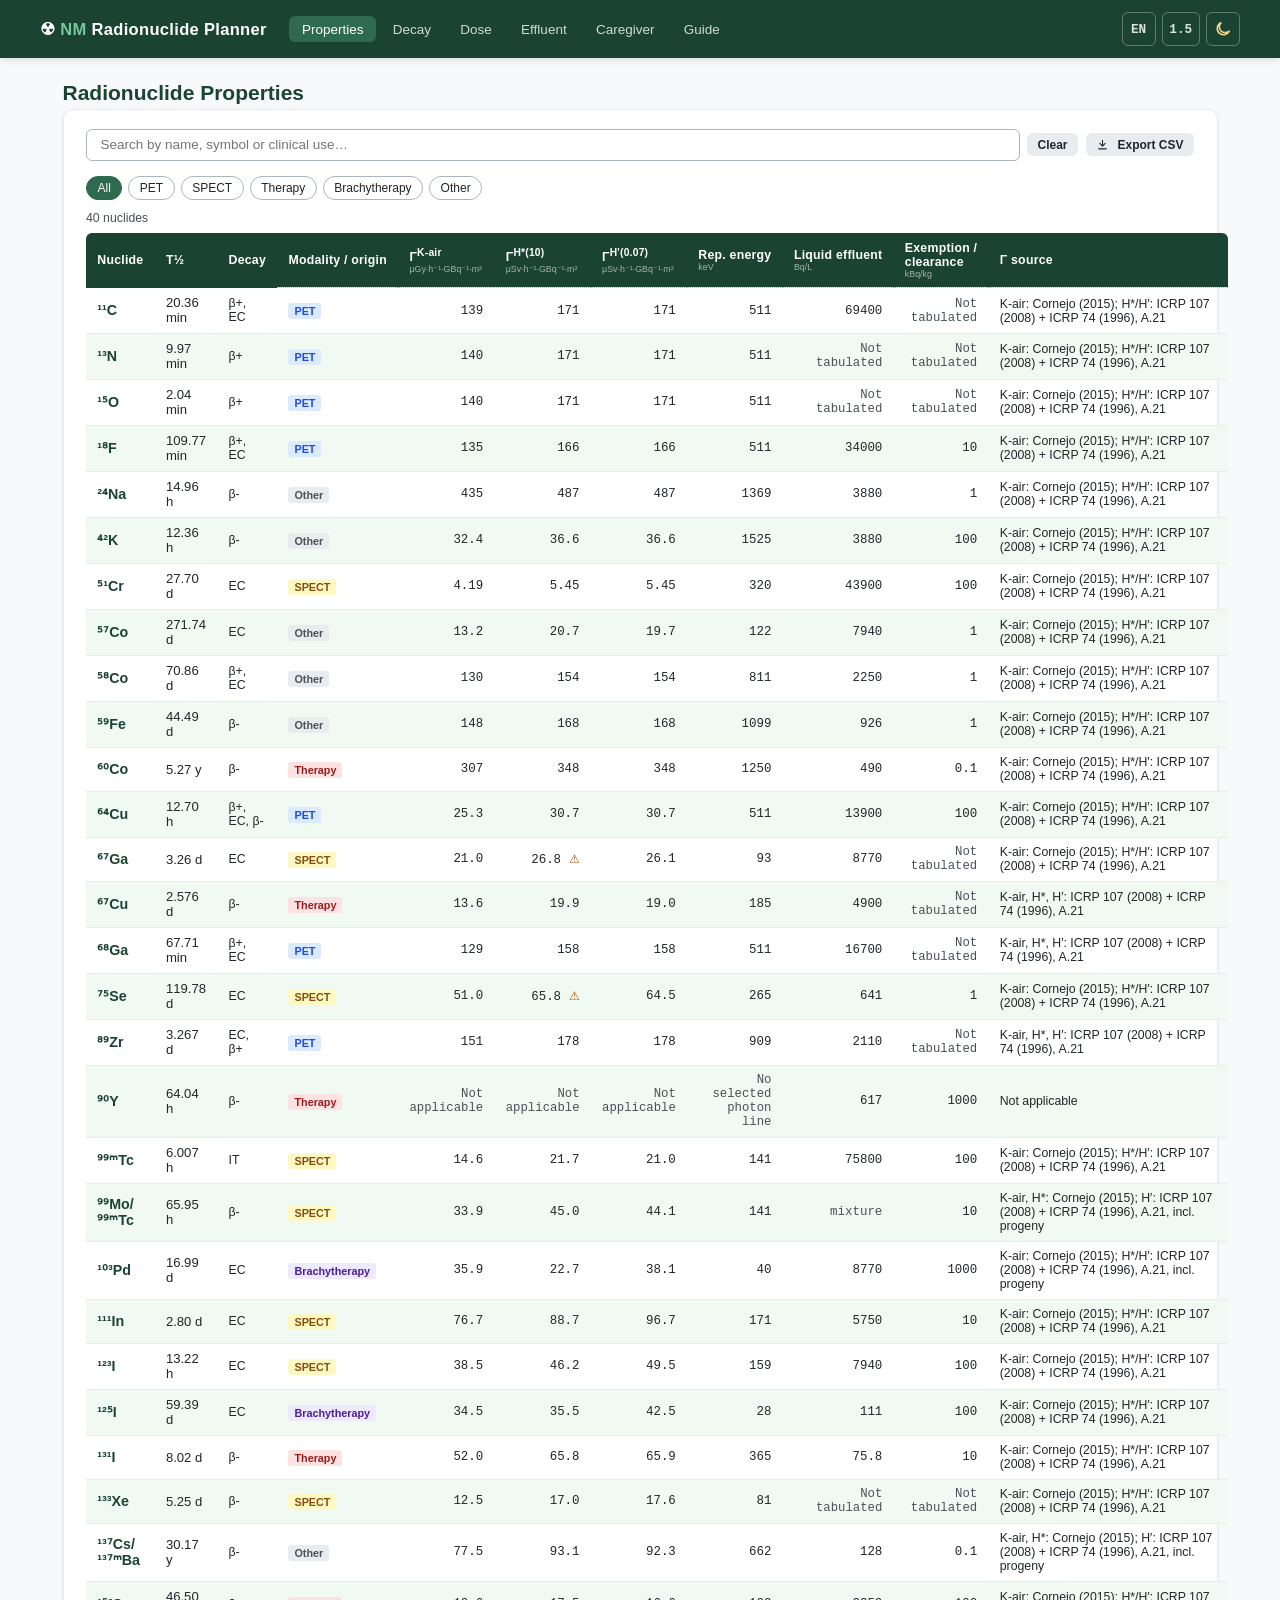
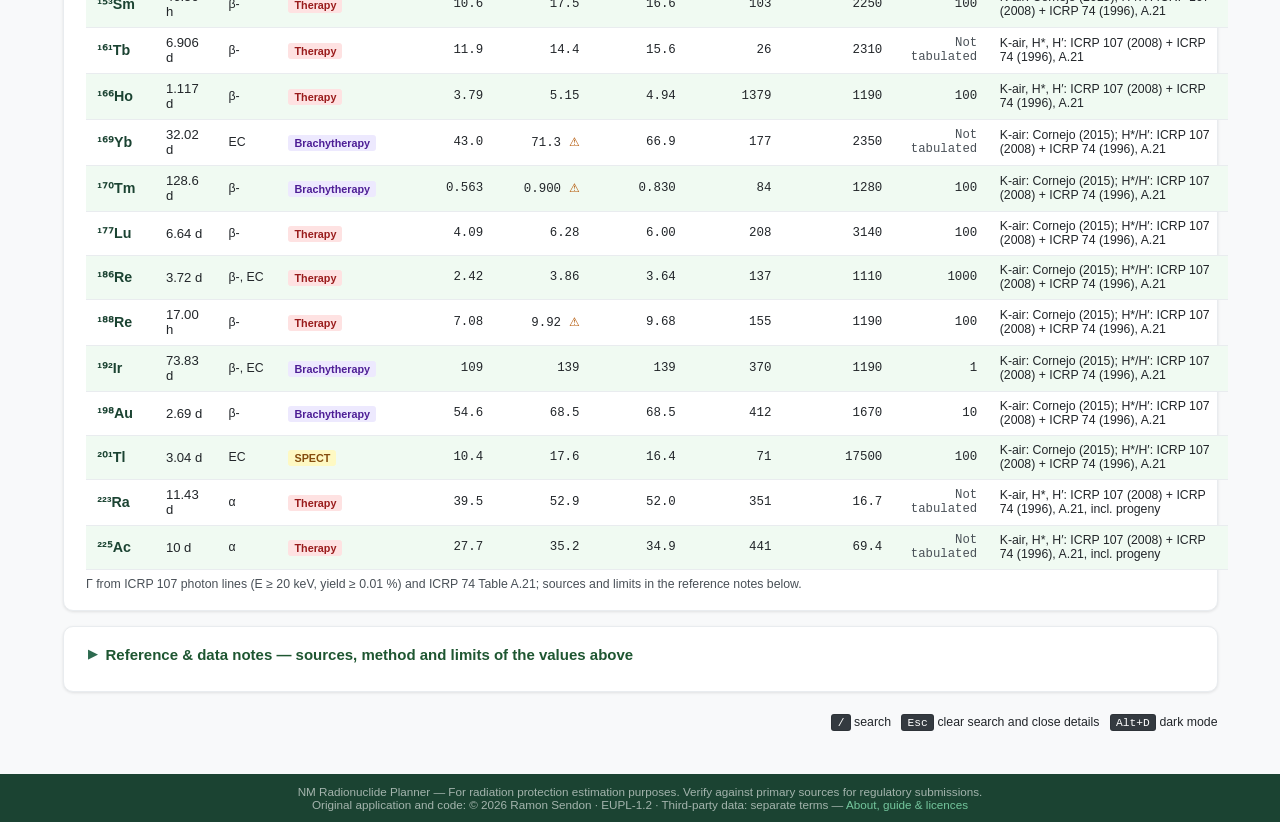
==== index.html @ 3cab0577 "Optional Spanish screens, phase 1: EN/ES header button and display overlay engine (header and menu o" ====
<!DOCTYPE html>
<html lang="en">
<head>
  <meta charset="UTF-8">
  <meta name="viewport" content="width=device-width, initial-scale=1.0">
  <title>NM Radionuclide Planner — Properties</title>
  <link rel="icon" type="image/svg+xml" href="assets/icons/favicon.svg">
  <link rel="apple-touch-icon" href="assets/icons/icon-180.png">
  <link rel="manifest" href="manifest.json">
  <meta name="theme-color" content="#2d6a4f">
  <link rel="stylesheet" href="css/style.css">
  <script src="js/chart.umd.min.js"></script>
</head>
<body>

<a class="skip-link" href="#main-content">Skip to main content</a>

<header class="site-header">
  <div class="inner">
    <div class="site-logo">&#9762; <span>NM</span> Radionuclide Planner</div>
    <nav class="site-nav" aria-label="Main navigation">
      <a href="index.html" class="active">Properties</a>
      <a href="decay.html">Decay</a>
      <a href="dose.html">Dose</a>
      <a href="effluent.html">Effluent</a>
      <a href="caregiver.html">Caregiver</a>
      <a href="about.html">Guide</a>
    </nav>
    <div class="header-tools">
      <button id="langToggle" type="button" class="btn-icon btn-decimal" aria-label="Language: Spanish" aria-pressed="false" title="Language of the screens: English or Spanish (calculations and CSV files do not change)">EN</button>
      <button id="decimalToggle" type="button" class="btn-icon btn-decimal" aria-label="Decimal comma" aria-pressed="false" title="Decimal separator of the displayed numbers: point or comma (input accepts both)">1.5</button>
      <button id="darkToggle" type="button" class="btn-icon" aria-label="Toggle dark mode" aria-pressed="false" title="Toggle dark mode">
        <span id="darkIcon" class="ico ico-moon" aria-hidden="true"></span>
      </button>
    </div>
  </div>
</header>

<main class="page-body" id="main-content">
  <h1 class="page-title">Radionuclide Properties</h1>

  <!-- Search & Filters -->
  <div class="card">
    <div class="search-bar">
      <!-- The placeholder is not an accessible name: it disappears as soon as the
           user types, and assistive tech should not have to rely on it. The other
           two pages label their search box; this one relied on placeholder alone
           (audit 2026-07-15). Visually hidden to keep the bar's layout. -->
      <label class="sr-only" for="searchInput">Search radionuclides</label>
      <input type="search" id="searchInput" class="search-input"
             placeholder="Search by name, symbol or clinical use…" autocomplete="off">
      <button class="btn btn-secondary btn-sm" id="clearSearch">Clear</button>
      <button class="btn btn-secondary btn-sm" id="btnExportCsv" title="Export table as CSV"><span class="ico ico-download" aria-hidden="true"></span> Export CSV</button>
    </div>
    <div class="filter-bar" id="filterBar">
      <button class="filter-btn active" data-modality="all">All</button>
      <button class="filter-btn" data-modality="PET">PET</button>
      <button class="filter-btn" data-modality="SPECT">SPECT</button>
      <button class="filter-btn" data-modality="therapy">Therapy</button>
      <button class="filter-btn" data-modality="brachytherapy">Brachytherapy</button>
      <button class="filter-btn" data-modality="other">Other</button>
    </div>
    <div id="rowCount" class="text-sm text-muted mb-1"></div>

    <div class="overflow-x-auto table-scroll-wrap" id="nuclideTableWrap">
      <table class="data-table" id="nuclideTable" aria-label="Radionuclide properties">
        <thead>
          <tr>
            <th>Nuclide</th>
            <th>T&#189;</th>
            <th>Decay</th>
            <th class="has-tooltip" tabindex="0" aria-label="Modality or origin. Curated entries show their modality; extended results show their origin (ICRP 107 or regulatory tables only) and have no modality classification." data-tooltip="Curated entries: modality. Extended results: origin of the record (ICRP 107, or regulatory tables only) — they have no modality classification.">Modality / origin</th>
            <th class="has-tooltip" tabindex="0" aria-label="Gamma K-air. Air kerma rate constant at 1 metre from 1 GBq, in microgray per hour per GBq per square metre." data-tooltip="Air-kerma rate at 1 m from a 1 GBq point source, without attenuation. See the Γ source column for provenance.">&#915;<sup>K-air</sup><span class="th-unit">μGy·h⁻¹·GBq⁻¹·m²</span></th>
            <th class="has-tooltip" tabindex="0" aria-label="Gamma H star 10. Ambient dose equivalent rate constant for area monitoring and effective-dose estimation, in microsievert per hour per GBq per square metre." data-tooltip="Ambient dose equivalent rate constant (area monitoring; estimator of effective dose). ICRP 74 Table A.21 coefficients.">&#915;<sup>H*(10)</sup><span class="th-unit">μSv·h⁻¹·GBq⁻¹·m²</span></th>
            <th class="has-tooltip" tabindex="0" aria-label="Gamma H prime 0.07. Directional dose equivalent rate constant for area monitoring and skin or extremity indication, in microsievert per hour per GBq per square metre." data-tooltip="Directional dose equivalent rate constant at 0.07 mm depth (area monitoring; skin/extremity indicator).">&#915;<sup>H'(0.07)</sup><span class="th-unit">μSv·h⁻¹·GBq⁻¹·m²</span></th>
            <th class="has-tooltip" tabindex="0" aria-label="Representative energy: Nominal energy carried over from the original data set, for orientation only: curated entries shield and integrate over their full line spectrum, not this value. It is not always the most intense line (Co-60, 1250 keV, and Ir-192, 370 keV, carry a mean energy)." data-tooltip="Nominal energy carried over from the original data set, for orientation only: curated entries shield and integrate over their full line spectrum, not this value. It is not always the most intense line (Co-60, 1250 keV, and Ir-192, 370 keV, carry a mean energy).">Rep. energy<span class="th-unit">keV</span></th>
            <th class="has-tooltip" tabindex="0" aria-label="Liquid effluent individual concentration level in becquerel per litre. One of several IS-28 II.A.4 conditions: a complete assessment also requires the mixture sum, the annual activity limits, an express discharge authorisation and soluble or dispersible material." data-tooltip="Individual concentration level, (1 mSv / e(g)) / 600 L — only ONE of the IS-28 II.A.4 conditions (see the reference notes below).">Liquid effluent<span class="th-unit">Bq/L</span></th>
            <th class="has-tooltip" tabindex="0" aria-label="Activity concentration value for exemption of practices or clearance of materials under RD 1217/2024 Annex IV Table A1, in kilobecquerel per kilogram." data-tooltip="RD 1217/2024 Annex IV Table A1: clearance / exemption level for any quantity of solid material (kBq/kg = Bq/g).">Exemption /<br>clearance<span class="th-unit">kBq/kg</span></th>
            <th class="has-tooltip" tabindex="0" aria-label="Source of the dose rate constants Gamma K-air, Gamma H star 10 and Gamma H prime 0.07." data-tooltip="Provenance of the three dose-rate constant columns, stated per quantity: K-air may be a published value while H*(10) and H'(0.07) are recalculated. Liquid-effluent and exemption/clearance values have their own regulatory sources.">&#915; source</th>
          </tr>
        </thead>
        <tbody id="nuclideBody">
          <tr><td colspan="11" class="text-muted text-sm loading-cell">Loading…</td></tr>
        </tbody>
      </table>
    </div>
    <p class="text-sm text-muted mt-1">
      &#915; from ICRP 107 photon lines (E &ge; 20 keV, yield &ge; 0.01 %) and ICRP 74 Table A.21; sources and limits in the reference notes below.
    </p>
  </div>

  <!-- Detail panel -->
  <div class="card nuclide-detail" id="detailPanel">
    <h2 class="card-title" id="detailTitle">—</h2>
    <div class="nuclide-header">
      <div class="nuclide-symbol-large" id="detailSymbol"></div>
      <div class="nuclide-meta">
        <div class="nuclide-name" id="detailName"></div>
        <div class="nuclide-use"  id="detailUse"></div>
      </div>
    </div>

    <div class="prop-grid" id="detailProps"></div>

    <div id="detailSpectrum" class="mt-2"></div>

    <div class="mt-2 d-flex gap-2 flex-wrap">
      <a id="btnDecay" class="btn btn-primary btn-sm" href="#">&#8635; Open in Decay Calculator</a>
      <a id="btnDose"  class="btn btn-primary btn-sm" href="#">&#128262; Open in Dose Estimator</a>
    </div>

    <div id="detailNotes" class="alert alert-info mt-2 hidden"></div>
  </div>

  <!-- Reference -->
  <div class="card mt-2">
    <details>
    <summary class="card-title">Reference &amp; data notes — sources, method and limits of the values above</summary>
    <ul class="text-sm ref-list mt-1" id="refList">
      <li><strong>32 nuclides:</strong> Cornejo et al. (2015) provides published comparison values, and its air-kerma constants are the ones shown in the K-air column. H*(10) and H'(0.07) are recalculated using the stated nuclear data (ICRP 107, 2008) and conversion coefficients (ICRP 74, 1996, Table A.21); where they differ from the published values, the difference has not been reconciled.</li>
      <li><strong>Ga-68, Zr-89, Cu-67, Tb-161, Ho-166, Ra-223 and Ac-225:</strong> no published comparison; calculated in the same way. For the two alpha-therapy chains (Ra-223, Ac-225) the constants <em>assume all progeny retained in the source and in secular equilibrium</em> — check it for the actual source (preparation time, loss of gaseous progeny).</li>
      <li><strong>Y-90:</strong> predominantly a β⁻ emitter with no photon line passing the filter; photon dose-rate constants are not applicable on this page. Dose offers a separate, explicitly experimental container-dependent bremsstrahlung scenario; direct beta dose is not calculated.</li>
      <li><strong>H*(10) and H'(0.07)</strong> are both AREA-monitoring operational quantities and are always shown side by side: H*(10) estimates effective dose, H'(0.07) indicates skin/extremity dose. Neither bounds the other (H*(10) is <em>not</em> always the higher figure — for Pd-103 the stored &#915;<sup>H*(10)</sup> is about 40% below &#915;<sup>H'(0.07)</sup>). Personal dosimetry quantities are Hp(10) / Hp(0.07) / Hp(3); limit comparisons in the dose page are indicative screening only.</li>
      <li><strong>Clearance — Table A1</strong> (RD 1217/2024 Annex IV, 257 entries): activity concentration for any quantity of solid material; the same values give the exemption of unlimited quantities (Annex II A.1.c). This is the value of the «Exemption / clearance» column. Not tabulated: Annex III.1.b refers to the European Commission's "Radiation Protection 122 Part 1".</li>
      <li><strong>Exemption of moderate quantities — Table B</strong> (≤ 1000 kg): two separate criteria, not simultaneous conditions — column 3, total activity in Bq, for radioactive sources (Annex II A.1.a), and column 2, activity concentration in kBq/kg, for materials in moderate quantity (A.1.b). Shown in the detail panel. Not tabulated: Annex II A.3.a (values set by the CSN).</li>
      <li>Both are individual values for one nuclide (mixtures are not evaluated); Decay uses them for single-nuclide estimates.</li>
      <li><strong>Liquid effluent column</strong> (individual discharge concentration level, every nuclide): (1 mSv / e(g)) / 600 L, IS-28 Annex II II.A.4, with the adult ingestion coefficient e(g) of RD 783/2001 Annex III table a), kept in force by RD 1029/2022 and the CSN Resolution of 3 April 2024 (numerical transcription: ICRP 119 Table F.1); the most restrictive chemical form governs. It is only one condition of II.A.4: the mixture sum of fractions &le; 1 and the annual activity limits (10 GBq H-3, 1 GBq C-14, &lt; 1 GBq the rest combined) are not evaluated here, and II.A.4 also requires an express discharge authorisation and soluble or readily dispersible material. The facility's authorisation prevails.</li>
      <li><strong>Example applications</strong> shown for the curated nuclides are illustrative. They mix current, historical and research uses and do not indicate marketing authorisation, clinical status or availability in Spain.</li>
    </ul>
    </details>
  </div>
</main>

<footer class="site-footer">
  NM Radionuclide Planner &mdash; For radiation protection estimation purposes.
  Verify against primary sources for regulatory submissions.
  <br>Original application and code: &copy; 2026 Ramon Sendon &middot; EUPL-1.2 &middot; Third-party data: separate terms &mdash;
  <a href="about.html">About, guide &amp; licences</a>
</footer>

<script src="data/nuclides-data.js"></script>
<script src="data/icrp107-data.js"></script>
<script src="js/data.js"></script>
<script src="js/physics.js"></script>
<script src="js/nuclide-id.js"></script>
<script src="js/db.js"></script>
<script src="js/i18n-es.js"></script>
<script src="js/i18n.js"></script>
<script src="js/ui.js"></script>
<script src="js/icrp107-loader.js"></script>
<script src="js/utils.js"></script>
<script src="data/regulatory-data.js"></script>
<script src="js/regulatory.js"></script>
<script>
(async () => {
  // ---- Regulatory values for any nuclide (curated or ICRP 107 extended) ----
  // RD 1217/2024 Annex IV Tables A1 and B, and the adult public e(g) with its
  // IS-28 individual discharge level. Explicit "not tabulated" states (audit
  // 2026-10-03): an absent value is never shown as if the nuclide were exempt.
  const fmt3 = v => UTILS.fmtSig(v, 3);
  function regulatoryItemsHtml(id, { withIngestion }) {
    const esc = UTILS.escapeHtml;
    const a1 = REGULATORY.clearanceA1(id);
    const b = REGULATORY.exemptionB(id);
    const tag = r => (r.note ? ` (${esc(r.note)})` : '');
    let html = a1.status === 'listed'
      ? `<div class="prop-item"><div class="prop-key">Clearance / exemption, Table A1</div>
           <div class="prop-val">${UTILS.fmtSig(a1.rows[0].kBq_kg, 1)}${tag(a1.rows[0])}</div>
           <div class="prop-note">kBq/kg · RD 1217/2024 Annex IV Table A1${a1.rows[0].progeny.length ? ` · progeny ${esc(a1.rows[0].progeny.join(', '))}` : ''}</div></div>`
      : `<div class="prop-item"><div class="prop-key">Clearance / exemption, Table A1</div>
           <div class="prop-val">Not tabulated</div>
           <div class="prop-note">Annex III.1.b: RP 122 Part 1${a1.natural ? ' · natural: Table A2' : ''}</div></div>`;
    html += b.status === 'listed'
      ? b.rows.map(r => `<div class="prop-item"><div class="prop-key">Exemption ≤ 1000 kg, Table B${b.rows.length > 1 ? tag(r) : ''}</div>
           <div class="prop-val">${UTILS.fmtSig(r.conc_kBq_kg, 1)} kBq/kg · ${UTILS.fmtSig(r.activity_Bq, 1)} Bq</div>
           <div class="prop-note">column 2 (concentration) · column 3 (total activity)${b.rows.length > 1 ? '' : tag(r)}</div></div>`).join('')
      : `<div class="prop-item"><div class="prop-key">Exemption ≤ 1000 kg, Table B</div>
           <div class="prop-val">Not tabulated</div>
           <div class="prop-note">Annex II A.3.a: CSN values</div></div>`;
    if (withIngestion) {
      const ing = REGULATORY.ingestionAdult(id);
      const lvl = REGULATORY.dischargeLevel(id);
      html += ing.status === 'listed'
        ? `<div class="prop-item"><div class="prop-key">Adult ingestion e(g)</div>
             <div class="prop-val">${UTILS.fmtSig(ing.governing.e_Sv_per_Bq, 2)}</div>
             <div class="prop-note">Sv/Bq · RD 783/2001 Annex III table a)${ing.rows.length > 1 ? ` · most restrictive of ${ing.rows.length} forms` : ''}</div></div>
           <div class="prop-item"><div class="prop-key">Individual discharge concentration level</div>
             <div class="prop-val">${fmt3(lvl.Bq_per_L)}</div>
             <div class="prop-note">Bq/L · IS-28 II.A.4 individual level</div></div>`
        : `<div class="prop-item"><div class="prop-key">Adult ingestion e(g)</div>
             <div class="prop-val">Not tabulated</div>
             <div class="prop-note">No adult public ingestion coefficient tabulated under this identifier (e.g. noble gases)</div></div>`;
    }
    return html;
  }
  // Notes that qualify the regulatory values (progeny, source inconsistencies, forms)
  function regulatoryNotes(id, { withIngestion }) {
    const esc = UTILS.escapeHtml;
    const out = [];
    const a1 = REGULATORY.clearanceA1(id);
    if (a1.status === 'listed') {
      const r = a1.rows[0];
      if (r.note_text) out.push(`Table A1 ${esc(r.id)} (${esc(r.note)}): ${esc(r.note_text)} Progeny: ${esc(r.progeny.join(', ') || 'none listed')}.`);
      if (r.source_inconsistency) out.push(`&#9888; Table A1 ${esc(r.id)}: ${esc(r.source_inconsistency)}`);
    } else {
      out.push(esc(a1.text) + (a1.natural_text ? ' ' + esc(a1.natural_text) : ''));
    }
    const b = REGULATORY.exemptionB(id);
    if (b.status === 'listed') {
      for (const r of b.rows) {
        if (r.note_text) out.push(`Table B ${esc(r.id)}${r.note ? ` (${esc(r.note)})` : ''}: ${esc(r.note_text)}${r.progeny.length ? ` Progeny: ${esc(r.progeny.join(', '))}.` : ''}`);
        if (r.source_inconsistency) out.push(`&#9888; Table B ${esc(r.id)}: ${esc(r.source_inconsistency)}`);
      }
      out.push('Table B: Annex II A.1 sets separate criteria — a) sources: total activity ≤ column 3; b) material ≤ 1000 kg: concentration ≤ column 2; c) unlimited quantity: Table A1.');
    } else {
      out.push(esc(b.text));
    }
    if (withIngestion) {
      const ing = REGULATORY.ingestionAdult(id);
      if (ing.status === 'listed') {
        const forms = ing.rows.map(r => `${UTILS.fmtSig(r.e_Sv_per_Bq, 2)} Sv/Bq${r.compound ? ' (' + esc(r.compound) + ')' : ''}, f1 ${UTILS.num(r.f1)}`).join('; ');
        out.push(`Adult ingestion e(g): RD 783/2001 Annex III table a).${ing.rows.length > 1 ? ' Tabulated forms: ' + forms + '. The most restrictive governs the level shown.' : ''} Discharge level = (1 mSv / e(g)) / 600 L — one IS-28 II.A.4 condition only (see the reference notes).`);
      }
    }
    return out;
  }
  // ---- UI initialization ----
  UI.initDarkMode();
  UI.initDecimal();
  UI.initLanguage();
  UI.initPrint();
  UI.initKeyboard();

  // ---- Load data ----
  let nuclides = [];
  try {
    nuclides = await DB.load();
    await REGULATORY.load().catch(err => console.warn('Regulatory data not available:', err));
    // Load ICRP 107 extended database
    await ICRP107._ensureLoaded().catch(err => console.warn('ICRP 107 index not available:', err));
  } catch (e) {
    document.getElementById('nuclideBody').innerHTML =
      `<tr><td colspan="11" style="color:var(--danger);padding:1rem;">Error loading database: ${e.message}</td></tr>`;
    return;
  }

  let activeModality = 'all';
  let activeSearch   = '';
  let selectedId     = null;
  let currentData    = [];

  // ---- Render table ----
  function modalityTag(n) {
    const map = { PET:'pet', SPECT:'spect', therapy:'therapy', brachytherapy:'brachy', other:'other' };
    // Same labels as the filter buttons (the stored keys are lowercase for therapy/other)
    const label = { PET:'PET', SPECT:'SPECT', therapy:'Therapy', brachytherapy:'Brachytherapy', other:'Other' };
    const cls = map[n.modality] || 'other';
    return `<span class="tag tag-${cls}">${UTILS.escapeHtml(label[n.modality] || n.modality || '—')}</span>`;
  }

  function fmtGamma(val) {
    if (val === null || val === undefined) return '<span class="text-muted text-sm">Not applicable</span>';
    // 3 significant figures: the precision of the ICRP 74 coefficients (R-06).
    return `<span class="mono">${UTILS.fmtSig(val, 3)}</span>`;
  }

  // Warning marker when the stored (ICRP 107-recalculated) Γ H*(10) deviates
  // more than 5% from the published Cornejo et al. (2015) Tabla III value
  function cornejoDeviationNote(n) {
    const pub = n.cornejo_validation && n.cornejo_validation.gamma_H10_Cornejo;
    if (pub == null || n.gamma_H10 == null) return '';
    const dev = (n.gamma_H10 - pub) / pub * 100;
    if (Math.abs(dev) <= 5) return '';
    return ` <span title="Recalculated using the stated nuclear data and conversion coefficients; difference not reconciled: ${dev > 0 ? '+' : ''}${UTILS.dec(dev.toFixed(1))}% from the published Cornejo et al. (2015) value (${UTILS.num(pub)})" style="cursor:help;color:var(--warning-text)">&#9888;</span>`;
  }

  /**
   * β endpoint card. ICRP 107 BET data: e_max_beta_MeV is the HIGHEST endpoint
   * over all beta branches and beta_yield_per_decay the betas per decay, so a
   * negligible branch (Tc-99m, 0.0037 %) or chain progeny (Ra-223, Ac-225) is
   * said explicitly instead of being read as the nuclide's beta energy
   * (audit 2026-10-14, N-02).
   */
  // ---- Photon spectrum: chart + table, one implementation for curated and
  // extended entries. Linear energy axis with {x, y} bars (never a category
  // axis); logarithmic y because yields span ~4 decades and the weak lines are
  // the ones that dominate behind a shield. Two views: yield per 100 decays, and
  // each line's share of Γ^H*(10) — n·h*(10)(E) from PHYSICS.calcGammaConstants,
  // the same calculation that gives Γ.
  let spectrumChart = null;
  let spectrumState = null;   // { photons, chain, id, view }
  const SPECTRUM_TYPES = [['G', 'Gamma'], ['X', 'X-ray'], ['AQ', 'Annihilation']];

  function renderSpectrum(photons, opts = {}) {
    const host = document.getElementById('detailSpectrum');
    if (spectrumChart) { spectrumChart.destroy(); spectrumChart = null; }
    spectrumState = null;
    if (!photons || !photons.length) { host.innerHTML = opts.note || ''; return; }
    // Extended entries with equilibrium progeny list the emitter of each line.
    const showFrom = !!opts.progeny;
    const rows = photons.map(p => `<tr><td class="mono">${UTILS.dec(Number(p.energy_keV).toFixed(1))}</td><td class="mono">${UTILS.fmtSig(p.yield_percent, 2)}</td><td class="mono">${UTILS.escapeHtml(p.type)}</td>${showFrom ? `<td class="mono">${UTILS.escapeHtml(p.from || '')}</td>` : ''}</tr>`).join('');
    const title = opts.chain ? 'Parent-only photon spectrum; dose constants include the stated progeny'
      : showFrom ? `Photon spectrum, parent + progeny in equilibrium (${UTILS.escapeHtml(opts.progeny)})` : 'Photon spectrum';
    host.innerHTML = `
      <div class="d-flex justify-between flex-wrap gap-1 align-center">
        <div style="font-weight:600;">${title} (E ≥ 20 keV, yield ≥ 0.01%)</div>
        <div class="filter-bar" role="group" aria-label="Spectrum view" style="margin-bottom:0;">
          <button type="button" class="filter-btn active" data-spectrum-view="yield" aria-pressed="true">Yield</button>
          <button type="button" class="filter-btn" data-spectrum-view="dose" aria-pressed="false">Share of &#915;<sup>H*(10)</sup></button>
        </div>
      </div>
      <div class="chart-wrap" style="height:240px;">
        <canvas id="spectrumChart" role="img" aria-label="Photon spectrum of ${UTILS.safeAttr(opts.id || '')}: energy against yield or dose share; the table below lists the same lines"></canvas>
      </div>
      <div class="form-hint" id="spectrumHint"></div>
      <details class="spectrum-lines mt-1"${photons.length <= 12 ? ' open' : ''}>
        <summary>Line table (${photons.length} line${photons.length === 1 ? '' : 's'})</summary>
        <div class="overflow-x-auto">
        <table style="font-size:0.9em;width:100%;">
          <thead style="background:var(--white);border-bottom:1px solid var(--border);">
            <tr>
              <th style="padding:0.3rem 0.5rem;text-align:right;border-right:1px solid var(--border);">E [keV]</th>
              <th style="padding:0.3rem 0.5rem;text-align:left;border-right:1px solid var(--border);">Yield [%]</th>
              <th style="padding:0.3rem 0.5rem;text-align:left;${showFrom ? 'border-right:1px solid var(--border);' : ''}">Type</th>
              ${showFrom ? '<th style="padding:0.3rem 0.5rem;text-align:left;">Emitter</th>' : ''}
            </tr>
          </thead>
          <tbody>${rows}</tbody>
        </table>
        </div>
      </details>
      <div class="form-hint">Energies to 0.1 keV, as stored in the ICRP 107 index. Type — G: gamma; X: X-ray; AQ: annihilation photons. Yield: photons emitted per 100 decays${showFrom ? ' of the parent (progeny lines scaled by their equilibrium activity per parent decay)' : ''}.</div>`;
    spectrumState = { photons, chain: !!opts.chain, id: opts.id, view: 'yield' };
    host.querySelectorAll('[data-spectrum-view]').forEach(btn => btn.addEventListener('click', () => {
      host.querySelectorAll('[data-spectrum-view]').forEach(b => {
        const on = b === btn;
        b.classList.toggle('active', on);
        b.setAttribute('aria-pressed', on ? 'true' : 'false');
      });
      spectrumState.view = btn.dataset.spectrumView;
      drawSpectrum();
    }));
    drawSpectrum();
  }

  function drawSpectrum() {
    if (!spectrumState || typeof Chart === 'undefined') return;
    const { photons, chain, view } = spectrumState;
    const theme = UI.getChartTheme();
    const calc = PHYSICS.calcGammaConstants(photons);
    if (!calc.contributions.length || !(calc.gammaH10 > 0)) return;
    const dose = view === 'dose';
    const pts = calc.contributions.map(c => ({
      x: c.energy_keV,
      y: dose ? 100 * c.contrib_H10 / calc.gammaH10 : c.yield_percent,
      type: String(c.type).toUpperCase(),
      yieldPct: c.yield_percent,
      share: 100 * c.contrib_H10 / calc.gammaH10,
    }));
    // at least a factor 2 below the weakest line, so no bar has zero height
    // (a line exactly on a decade, or a single line such as F-18's 193.5 %)
    const yMin = Math.pow(10, Math.floor(Math.log10(Math.min(...pts.map(p => p.y)) / 2)));
    // a factor 2 above the tallest bar (not the next decade: a 100 % line put the
    // top at 1000 %); the log axis labels decades only. A share never exceeds 100 %.
    const yMax = Math.min(dose ? 100 : Infinity, 2 * Math.max(...pts.map(p => p.y)));
    const datasets = SPECTRUM_TYPES.map(([type, label]) => ({
      _type: type,
      label,
      data: pts.filter(p => p.type === type),
      backgroundColor: theme.spectrum[type],
      borderColor: theme.spectrum[type],
      barThickness: 3,
      grouped: false,
      borderRadius: 1,
    })).filter(d => d.data.length);
    if (spectrumChart) spectrumChart.destroy();
    spectrumChart = new Chart(document.getElementById('spectrumChart').getContext('2d'), {
      type: 'bar',
      data: { datasets },
      options: {
        color: theme.text, responsive: true, maintainAspectRatio: false, animation: false,
        plugins: {
          legend: { position: 'top', labels: { boxWidth: 12, font: { size: 11 } } },
          tooltip: { callbacks: {
            title: items => items.length ? `${UTILS.num(items[0].raw.x)} keV` : '',
            label: c => `${c.dataset.label}: yield ${UTILS.fmt(c.raw.yieldPct)} % · share of Γ H*(10) ${UTILS.fmt(c.raw.share)} %`,
          } },
        },
        scales: {
          x: {
            type: 'linear', min: 0, grace: '3%',   // rounded maximum chosen by Chart.js
            title: { display: true, text: 'Photon energy (keV)', color: theme.text },
            ticks: { color: theme.text, maxTicksLimit: 10 }, grid: { color: theme.grid },
          },
          y: {
            type: 'logarithmic', min: yMin, max: yMax,
            title: { display: true, text: dose ? 'Share of Γ H*(10) (%)' : 'Yield (% per decay)', color: theme.text },
            ticks: { color: theme.text, callback: v => (Math.abs(Math.log10(v) - Math.round(Math.log10(v))) < 1e-9 ? `${UTILS.num(Number(v.toPrecision(1)))} %` : '') },
            grid: { color: theme.grid },
          },
        },
      },
    });
    document.getElementById('spectrumHint').textContent = dose
      ? `Each line's share of Γ H*(10), n·h*(10)(E) with ICRP 74 Table A.21; the bars add up to 100 %.${chain ? " Share of the parent's lines only; the stored Γ includes the progeny." : ''}`
      : 'Photons per 100 decays, logarithmic scale.';
  }

  document.addEventListener('nm-theme-change', drawSpectrum);

  // Decimal separator switched in the header: redraw the table and the open
  // detail panel in place (no scroll).
  let quietRender = false;
  document.addEventListener('nm-decimal-change', () => {
    quietRender = true;
    try {
      if (selectedId && document.getElementById('detailPanel').classList.contains('visible')) selectNuclide(selectedId);
      else renderTable();
    } finally { quietRender = false; }
  });

  function betaEnergyItem(n) {
    if (!n.e_max_beta_MeV) return '';
    const y = n.beta_yield_per_decay;
    const notes = ['MeV — highest endpoint over all β branches, ICRP 107'];
    if (n.e_max_beta_chain) notes.push('from progeny in the decay chain');
    if (Number.isFinite(y) && y < 0.01) notes.push(`minor β branch: ${UTILS.fmt(y * 100)} % of decays`);
    else if (Number.isFinite(y)) notes.push(`${UTILS.fmt(y)} β per decay`);
    return `<div class="prop-item"><div class="prop-key">β E<sub>max</sub></div><div class="prop-val">${UTILS.num(Number(n.e_max_beta_MeV.toPrecision(4)))}</div>` +
      `<div class="prop-note">${UTILS.escapeHtml(notes.join('; '))}</div></div>`;
  }

  // Regulatory levels are stored to 3 significant figures (R-06: fmt() showed
  // "3880.0" next to "6.9×10⁴" in the same column).
  function fmtNumber(val) {
    return UTILS.fmtSig(val, 3);
  }

  // Provenance of the three dose-rate constants, PER QUANTITY (copy audit
  // 2026-10-03, T07): since the 2026-10 regeneration H*(10) and H'(0.07) are
  // recalculated, while Γ K-air of the 32 Cornejo entries is still the value
  // published in Cornejo et al. (2015), recorded in gamma_Kair_source.
  const SRC_CALC = 'ICRP 107 (2008) + ICRP 74 (1996), A.21';
  function gammaSourceLabel(n) {
    if (n.id === 'Y-90') return 'Not applicable';
    if (!n.source) return 'Not recorded';
    // H'(0.07) of the two Cornejo entries is calculated (Cornejo publishes none for them, R-03)
    if (n.source.startsWith('Cornejo')) return n.gamma_H007_source ? `K-air, H*: Cornejo (2015); H′: ${SRC_CALC}, incl. progeny` : 'K-air, H*, H′: Cornejo (2015)';
    const kair = n.gamma_Kair_source || '';
    const hs = n.chain_members ? `${SRC_CALC}, incl. progeny` : SRC_CALC;
    if (kair.startsWith('Cornejo')) return `K-air: Cornejo (2015); H*/H′: ${hs}`;
    if (kair.startsWith('Calculated')) return `K-air, H*, H′: ${hs}`;
    return `K-air: source not recorded; H*/H′: ${hs}`;
  }

  // Regulatory values for rows without curated fields (ICRP 107 extended
  // results), so a dash never has to stand for "look in the detail panel" (T14).
  const cellStatus = text => `<span class="text-muted text-sm">${text}</span>`;
  function extendedClearanceCell(id) {
    if (typeof REGULATORY === 'undefined') return cellStatus('See details');
    const c = REGULATORY.clearanceA1(id);
    return c.status === 'listed' ? `<span class="mono">${UTILS.num(c.rows[0].kBq_kg)}</span>` : cellStatus('Not tabulated');
  }
  function extendedDischargeCell(id) {
    if (typeof REGULATORY === 'undefined') return cellStatus('See details');
    const lvl = REGULATORY.dischargeLevel(id);
    return lvl ? `<span class="mono">${fmtNumber(lvl.Bq_per_L)}</span>` : cellStatus('Not tabulated');
  }

  function fmtEffluentLimit(n) {
    if (n.effluent_liquid_components && n.effluent_liquid_components.length) {
      return '<span class="text-muted" title="Assess mixture components separately">mixture</span>';
    }
    if (n.effluent_liquid_limit_Bq_per_L === null || n.effluent_liquid_limit_Bq_per_L === undefined) {
      return cellStatus('Not tabulated');
    }
    return `<span class="mono">${fmtNumber(n.effluent_liquid_limit_Bq_per_L)}</span>`;
  }

  function icrpDisplaySymbol(id) {
    const sup = {'0':'⁰','1':'¹','2':'²','3':'³','4':'⁴','5':'⁵','6':'⁶','7':'⁷','8':'⁸','9':'⁹','m':'ᵐ'};
    const dash = id.indexOf('-');
    if (dash === -1) return id;
    const element = id.slice(0, dash);
    const mass    = id.slice(dash + 1).replace(/./g, c => sup[c] ?? c);
    return mass + element;
  }

  function enrichIcrpNuclide(n) {
    // Same default as the Dose page: short-lived progeny in equilibrium (R-01).
    const progeny = ICRP107.progeny(n.id);
    const constants = ICRP107.calcConstants(n.id, { progeny: progeny.length > 0 });
    return {
      ...n,
      _icrp107: true,
      symbol: icrpDisplaySymbol(n.id),
      name: n.id,
      decay_modes: n.decay_modes || [],
      representative_energy_keV: null,
      gamma_H10: constants ? Number(constants.gammaH10.toPrecision(4)) : null,
      gamma_H007: constants ? Number(constants.gammaH007.toPrecision(4)) : null,
      _progenyIds: progeny.filter(m => m.fraction >= 1e-3).map(m => m.id).join(', '),
      source: 'ICRP 107',
    };
  }

  function progenyMark(n) {
    return n._progenyIds
      ? ` <span title="Includes the short-lived progeny in equilibrium: ${UTILS.safeAttr(n._progenyIds)}" style="cursor:help;">+</span>`
      : '';
  }

  function renderTable() {
    let data = DB.getAll();
    if (activeModality !== 'all') data = data.filter(n => n.modality === activeModality);

    // Apply search filter to DB results
    if (activeSearch) {
      data = DB.search(activeSearch);
      if (activeModality !== 'all') data = data.filter(n => n.modality === activeModality);

      // If no DB results and we have a search query, try ICRP 107
      if (data.length === 0 && ICRP107 && ICRP107.isReady()) {
        const icrpResults = ICRP107.search(activeSearch);
        // Add ICRP 107 results as synthetic entries (not filtered by modality, no clinical data),
        // plus identifiers that exist only in the regulatory tables (H-11)
        data = icrpResults.map(enrichIcrpNuclide)
          .concat(regulatoryOnlyMatches(activeSearch).map(id => ({ id, symbol: id, _regOnly: true })));
      }
    }

    currentData = data;
    const extendedShown = data.some(n => n._icrp107 || n._regOnly);
    document.getElementById('rowCount').textContent = `${data.length} nuclide${data.length !== 1 ? 's' : ''}` +
      (extendedShown && activeModality !== 'all' ? ' — Extended results have no modality classification; the modality filter is not applied to them' : '');

    const rows = data.map(n => {
      if (n._regOnly) return regulatoryOnlyRow(n.id);
      const sel = n.id === selectedId ? 'selected' : '';
      const decayStr = [...new Set((n.decay_modes || []).map(d => d.mode || 'decay'))].join(', ');

      if (n._icrp107) {
        // ICRP 107 extended database entry
        const icrpBadge = '<span class="tag tag-icrp107" style="font-size:0.85em;">ICRP 107</span>';
        return `<tr class="${sel}" data-id="${n.id}" style="opacity:0.85;">
          <td class="sym">${UTILS.escapeHtml(n.symbol)}</td>
          <td>${UTILS.escapeHtml(UTILS.dec(n.half_life_display))}</td>
          <td class="text-sm">${UTILS.escapeHtml(decayStr)}</td>
          <td>${icrpBadge}</td>
          <td class="num">${cellStatus('Not calculated')}</td>
          <td class="num">${n.gamma_H10 == null ? cellStatus('No selected photon line') : fmtGamma(n.gamma_H10) + progenyMark(n)}</td>
          <td class="num">${n.gamma_H007 == null ? cellStatus('No selected photon line') : fmtGamma(n.gamma_H007) + progenyMark(n)}</td>
          <td class="num">${cellStatus('See details')}</td>
          <td class="num">${extendedDischargeCell(n.id)}</td>
          <td class="num">${extendedClearanceCell(n.id)}</td>
          <td class="text-sm"><div class="src-text">H*/H′: ${SRC_CALC}${n._progenyIds ? `, incl. ${UTILS.escapeHtml(n._progenyIds)}` : ''} (not manually validated)</div></td>
        </tr>`;
      }

      const h007note = n.H007_from_cornejo
        ? ` <span title="H'(0.07) from Cornejo et al. — applies for extremity dose" style="cursor:help;color:var(--warning-text)">&#9888;</span>`
        : '';
      return `<tr class="${sel}" data-id="${n.id}">
        <td class="sym">${UTILS.escapeHtml(n.symbol)}</td>
        <td>${UTILS.escapeHtml(UTILS.dec(n.half_life_display))}</td>
        <td class="text-sm">${UTILS.escapeHtml(decayStr)}</td>
        <td>${modalityTag(n)}</td>
        <td class="num">${fmtGamma(n.gamma_Kair)}</td>
        <td class="num">${fmtGamma(n.gamma_H10)}${cornejoDeviationNote(n)}</td>
        <td class="num">${fmtGamma(n.gamma_H007)}${h007note}</td>
        <td class="num">${n.representative_energy_keV != null ? UTILS.num(n.representative_energy_keV) : cellStatus('No selected photon line')}</td>
        <td class="num">${fmtEffluentLimit(n)}</td>
        <td class="num">${n.clearance_a1_kBq_per_kg != null ? UTILS.num(n.clearance_a1_kBq_per_kg) : cellStatus('Not tabulated')}</td>
        <td class="text-sm"><div class="src-text">${UTILS.escapeHtml(gammaSourceLabel(n))}</div></td>
      </tr>`;
    }).join('');

    if (!rows && activeSearch) {
      // No results in main DB and there's a search query
      document.getElementById('nuclideBody').innerHTML =
        `<tr><td colspan="11" class="text-muted text-sm" style="padding:1rem;">
          No results in main database.
          <button id="btnSearchIcrp107" class="btn btn-secondary btn-sm" style="margin-left:0.5rem;">Search in ICRP 107</button>
        </td></tr>`;
      document.getElementById('btnSearchIcrp107').addEventListener('click', () => searchIcrp107());
    } else {
      document.getElementById('nuclideBody').innerHTML = rows ||
        '<tr><td colspan="11" class="text-muted text-sm" style="padding:1rem;">No results.</td></tr>';
    }

    // Re-bind click handlers
    document.querySelectorAll('#nuclideBody tr[data-id]').forEach(tr => {
      tr.addEventListener('click', () => selectNuclide(tr.dataset.id));
    });
  }

  // Identifiers present only in the regulatory tables (RD 1217/2024 A1/B, adult
  // e(g)) and in neither the curated database nor ICRP 107 — e.g. Nb-98. They are
  // shown with their regulatory values only (audit 2026-10-03, H-11).
  function regulatoryOnlyMatches(query) {
    if (typeof REGULATORY === 'undefined') return [];
    const q = String(query || '').toLowerCase().replace(/[\s-]/g, '');
    if (!q) return [];
    return REGULATORY.allIds().filter(id =>
      !DB.getById(id) && !(ICRP107 && ICRP107.isReady() && ICRP107.get(id)) &&
      id.toLowerCase().replace(/[\s-]/g, '').includes(q));
  }
  function regulatoryOnlyRow(id) {
    const sel = id === selectedId ? 'selected' : '';
    return `<tr class="${sel}" data-id="${UTILS.escapeHtml(id)}" style="opacity:0.85;">
      <td class="sym">${UTILS.escapeHtml(id)}</td>
      <td>${cellStatus('No nuclear data')}</td><td>${cellStatus('No nuclear data')}</td>
      <td><span class="tag tag-other" style="font-size:0.85em;">Regulatory only</span></td>
      <td class="num">${cellStatus('Not calculated')}</td><td class="num">${cellStatus('Not calculated')}</td><td class="num">${cellStatus('Not calculated')}</td>
      <td class="num">${cellStatus('No nuclear data')}</td><td class="num">${extendedDischargeCell(id)}</td><td class="num">${extendedClearanceCell(id)}</td>
      <td class="text-sm"><div class="src-text">RD 1217/2024 / RD 783/2001 tables only — no nuclear data</div></td>
    </tr>`;
  }

  // Search in ICRP 107 database
  function searchIcrp107() {
    if (!ICRP107 || !ICRP107.isReady()) {
      alert('ICRP 107 database is not loaded. Please try again in a moment.');
      return;
    }

    const icrpResults = ICRP107.search(activeSearch);
    const regOnlyExtra = regulatoryOnlyMatches(activeSearch);
    if (icrpResults.length === 0) {
      const regOnly = regOnlyExtra;
      document.getElementById('nuclideBody').innerHTML = regOnly.length
        ? regOnly.map(regulatoryOnlyRow).join('')
        : `<tr><td colspan="11" class="text-muted text-sm" style="padding:1rem;">
          No results found in ICRP 107 either. Try a different search term.
        </td></tr>`;
      document.querySelectorAll('#nuclideBody tr[data-id]').forEach(tr => {
        tr.addEventListener('click', () => selectNuclide(tr.dataset.id));
      });
      return;
    }

    // Convert ICRP 107 results to table rows
    currentData = icrpResults.map(enrichIcrpNuclide);

    const rows = currentData.map(n => {
      const sel = n.id === selectedId ? 'selected' : '';
      const decayStr = [...new Set((n.decay_modes || []).map(d => d.mode || 'decay'))].join(', ');
      const icrpBadge = '<span class="tag tag-icrp107" style="font-size:0.85em;">ICRP 107</span>';
      return `<tr class="${sel}" data-id="${UTILS.escapeHtml(n.id)}" style="opacity:0.85;">
        <td class="sym">${UTILS.escapeHtml(n.symbol)}</td>
        <td>${UTILS.escapeHtml(UTILS.dec(n.half_life_display))}</td>
        <td class="text-sm">${UTILS.escapeHtml(decayStr)}</td>
        <td>${icrpBadge}</td>
        <td class="num">${cellStatus('Not calculated')}</td>
        <td class="num">${n.gamma_H10 == null ? cellStatus('No selected photon line') : fmtGamma(n.gamma_H10) + progenyMark(n)}</td>
        <td class="num">${n.gamma_H007 == null ? cellStatus('No selected photon line') : fmtGamma(n.gamma_H007) + progenyMark(n)}</td>
        <td class="num">${cellStatus('See details')}</td>
        <td class="num">${extendedDischargeCell(n.id)}</td>
        <td class="num">${extendedClearanceCell(n.id)}</td>
        <td class="text-sm"><div class="src-text">H*/H′: ${SRC_CALC}${n._progenyIds ? `, incl. ${UTILS.escapeHtml(n._progenyIds)}` : ''} (not manually validated)</div></td>
      </tr>`;
    }).join('');

    document.getElementById('nuclideBody').innerHTML = rows + regOnlyExtra.map(regulatoryOnlyRow).join('');
    document.querySelectorAll('#nuclideBody tr[data-id]').forEach(tr => {
      tr.addEventListener('click', () => selectNuclide(tr.dataset.id));
    });
  }

  // Detail panel for an identifier that exists only in the regulatory tables:
  // values shown, calculators disabled with the reason (audit 2026-10-03, H-11).
  function showRegulatoryOnly(id) {
    const panel = document.getElementById('detailPanel');
    panel.classList.add('visible');
    renderSpectrum(null);
    document.getElementById('detailTitle').textContent = id;
    document.getElementById('detailSymbol').textContent = id;
    document.getElementById('detailName').textContent = id;
    document.getElementById('detailUse').textContent = 'Regulatory values only';
    document.getElementById('detailProps').innerHTML = regulatoryItemsHtml(id, { withIngestion: true });
    document.getElementById('btnDecay').parentElement.classList.add('hidden');
    const noteEl = document.getElementById('detailNotes');
    const notes = ['&#9888; ' + UTILS.escapeHtml(id) + ' appears in the regulatory tables (RD 1217/2024 Annex IV and/or RD 783/2001 Annex III table a)) ' +
      'but has no nuclear data in this app (neither the curated database nor ICRP 107): half-life, emissions and dose-rate constants are ' +
      'not available, so the Decay and Dose calculators are disabled for it. The identifier is shown as printed and is not mapped to a ' +
      'similar one (e.g. Nb-98 is not treated as Nb-98m or as the "Nb-98s" printed in ICRP 119).'];
    notes.push(...regulatoryNotes(id, { withIngestion: true }));
    noteEl.innerHTML = notes.join('<br>');
    noteEl.classList.remove('hidden');
    if (!quietRender) panel.scrollIntoView({ behavior: 'smooth', block: 'nearest' });
  }

  // ---- Detail panel ----
  function selectNuclide(id) {
    selectedId = id;
    renderTable();

    let n = DB.getById(id);
    if (!n && ICRP107 && ICRP107.isReady()) {
      n = ICRP107.get(id);
      if (n) {
        n._icrp107 = true;
        n.symbol = icrpDisplaySymbol(n.id);
      }
    }
    if (!n && typeof REGULATORY !== 'undefined' && REGULATORY.allIds().includes(id)) {
      showRegulatoryOnly(id);
      return;
    }
    if (!n) return;

    const panel = document.getElementById('detailPanel');
    panel.classList.add('visible');
    renderSpectrum(null);

    document.getElementById('detailTitle').textContent = n.id;
    document.getElementById('detailSymbol').textContent = n.symbol;
    document.getElementById('detailName').textContent   = n.id;
    document.getElementById('detailUse').textContent    = n.clinical_use ? 'Example applications: ' + n.clinical_use : (n._icrp107 ? 'ICRP 107 extended entry — no application data' : '—');

    // For ICRP 107 nuclides, show info with calculated dose constants
    if (n._icrp107) {
      const decayStr = (n.decay_modes || []).map(d => {
        if (d.mode && d.daughter) return `${d.mode} → ${d.daughter}${d.branching < 1 ? ' (' + UTILS.fmt(d.branching * 100) + '%)' : ''}`;
        return d.mode || '—';
      }).join(', ');

      const photonCount = n.photon_count_filtered || 0;
      const photonNote = photonCount > 0 ? `${photonCount} line${photonCount !== 1 ? 's' : ''}` : 'None';
      const photonSub = `${photonCount > 0 ? 'selected' : 'no'} γ, X or annihilation line${photonCount !== 1 ? 's' : ''}${ICRP107.progeny(n.id).length ? ' of the parent' : ''} with E ≥ 20 keV and yield ≥ 0.01% — ICRP 107`;

      // Dose constants from the photon lines: parent only, and — when there is
      // short-lived progeny — parent + progeny in equilibrium, the default of the
      // Dose page (audit 2026-10-14 v1.11, R-01: Ge-68 showed no Γ at all).
      const progeny = ICRP107.progeny(n.id);
      const progenyIds = progeny.filter(m => m.fraction >= 1e-3).map(m => m.id).join(', ');
      const cParent = ICRP107.calcConstants(n.id);
      const cChain = progeny.length ? ICRP107.calcConstants(n.id, { progeny: true }) : null;
      const gFmt = (c, k) => (c ? UTILS.fmtSig(c[k], 3) : '—');
      const gammaVal = k => cChain
        ? `${gFmt(cChain, k)}<div class="prop-note">with progeny in equilibrium · parent only: ${gFmt(cParent, k)}</div>`
        : gFmt(cParent, k);
      const progenyHtml = progeny.length
        ? `<div class="prop-item"><div class="prop-key">Short-lived progeny</div>
             <div class="prop-val">${UTILS.escapeHtml(progenyIds)}</div>
             <div class="prop-note">Equilibrium after ≈ ${UTILS.escapeHtml(CALC.formatHalfLife(10 * Math.max(...progeny.map(m => m.half_life_s))))} (10 half-lives of the longest-lived one). App criterion: T½ ≤ 1/10 of the parent's and ≤ 30 d</div></div>`
        : '';

      const betaEnergyHtml = betaEnergyItem(n);

      const hlParts = n.half_life_display.split(' ');
      document.getElementById('detailProps').innerHTML = `
        <div class="prop-item">
          <div class="prop-key">Half-life</div>
          <div class="prop-val">${UTILS.escapeHtml(UTILS.dec(hlParts.slice(0, -1).join(' ')))}</div>
          <div class="prop-note" title="ICRP Publication 107 (2008)">${UTILS.escapeHtml(hlParts.slice(-1)[0])} — ICRP 107</div>
        </div>
        <div class="prop-item">
          <div class="prop-key">Decay mode</div>
          <div class="prop-val">${UTILS.escapeHtml(decayStr) || '—'}</div>
        </div>
        ${betaEnergyHtml}
        <div class="prop-item">
          <div class="prop-key">Photon emissions</div>
          <div class="prop-val">${photonNote}</div>
          <div class="prop-note">${photonSub}</div>
        </div>
        <div class="prop-item">
          <div class="prop-key">Γ<sup>H*(10)</sup></div>
          <div class="prop-val" style="font-family:monospace;">${gammaVal('gammaH10')}</div>
          <div class="prop-note">&#956;Sv&#183;h&#8315;&#185;&#183;GBq&#8315;&#185;&#183;m&#178; — ambient dose-equivalent rate constant, calculated from the selected photon lines</div>
        </div>
        <div class="prop-item">
          <div class="prop-key">Γ<sup>H'(0.07)</sup></div>
          <div class="prop-val" style="font-family:monospace;">${gammaVal('gammaH007')}</div>
          <div class="prop-note">&#956;Sv&#183;h&#8315;&#185;&#183;GBq&#8315;&#185;&#183;m&#178; — directional dose-equivalent rate constant</div>
        </div>
        ${progenyHtml}
      `;

      if (cChain) renderSpectrum(cChain.photons, { id: n.id, progeny: progenyIds });
      else renderSpectrum(n.photons, { id: n.id });

      // Regulatory values (RD 1217/2024 A1/B; RD 783/2001 e(g) and IS-28 level).
      // The ICRP 107 index carries no dose coefficients, so they come from REGULATORY.
      document.getElementById('detailProps').innerHTML += regulatoryItemsHtml(n.id, { withIngestion: true });
    } else {
      // Standard nuclide from main database
      const decayStr = (n.decay_modes || []).map(d =>
        `${UTILS.escapeHtml(d.mode)}${d.fraction < 1 ? ' (' + UTILS.fmt(d.fraction * 100) + '%)' : ''}`
      ).join(', ');
      const effluentLimit = n.effluent_liquid_components && n.effluent_liquid_components.length
        ? 'mixture'
        : fmtNumber(n.effluent_liquid_limit_Bq_per_L);
      const effluentNote = n.effluent_liquid_components && n.effluent_liquid_components.length
        ? n.effluent_liquid_components
            .map(c => `${UTILS.escapeHtml(c.id)}: ${fmtNumber(c.effluent_liquid_limit_Bq_per_L)} Bq/L`)
            .join('; ')
        : 'Bq/L';
      const ingestionCoeff = UTILS.fmtSig(n.ingestion_dose_coeff_adult_Sv_per_Bq, 2);

      const betaEnergyHtml = betaEnergyItem(n);

      const hlParts2 = n.half_life_display.split(' ');
      document.getElementById('detailProps').innerHTML = `
        <div class="prop-item">
          <div class="prop-key">Half-life</div>
          <div class="prop-val">${UTILS.escapeHtml(UTILS.dec(hlParts2.slice(0, -1).join(' ')))}</div>
          <div class="prop-note" title="${UTILS.safeAttr(n.half_life_source || '')}">${UTILS.escapeHtml(hlParts2.slice(-1)[0])}${n.half_life_source ? ' — ' + UTILS.escapeHtml(n.half_life_source.startsWith('DDEP') ? 'DDEP (LNHB)' : 'ICRP 107') : ''}</div>
        </div>
        <div class="prop-item">
          <div class="prop-key">Decay mode</div>
          <div class="prop-val">${UTILS.escapeHtml(decayStr) || '—'}</div>
        </div>
        ${betaEnergyHtml}
        <div class="prop-item">
          <div class="prop-key">Representative photon energy</div>
          <div class="prop-val">${n.representative_energy_keV != null ? UTILS.num(n.representative_energy_keV) : '—'}</div>
          <div class="prop-note">keV — nominal, for orientation; the calculations use the full spectrum below</div>
        </div>
        <div class="prop-item">
          <div class="prop-key">&#915;<sup>K-air</sup></div>
          <div class="prop-val">${n.gamma_Kair !== null ? UTILS.fmtSig(n.gamma_Kair, 3) : '—'}</div>
          <div class="prop-note">&#956;Gy&#183;h&#8315;&#185;&#183;GBq&#8315;&#185;&#183;m&#178;</div>
        </div>
        <div class="prop-item">
          <div class="prop-key">&#915;<sup>H*(10)</sup></div>
          <div class="prop-val">${n.gamma_H10 !== null ? UTILS.fmtSig(n.gamma_H10, 3) : '—'}</div>
          <div class="prop-note">&#956;Sv&#183;h&#8315;&#185;&#183;GBq&#8315;&#185;&#183;m&#178;</div>
        </div>
        <div class="prop-item">
          <div class="prop-key">&#915;<sup>H'(0.07)</sup></div>
          <div class="prop-val">${n.gamma_H007 !== null ? UTILS.fmtSig(n.gamma_H007, 3) : '—'}</div>
          <div class="prop-note">&#956;Sv&#183;h&#8315;&#185;&#183;GBq&#8315;&#185;&#183;m&#178;${n.H007_from_cornejo ? ' &#9888;' : ''}</div>
        </div>
        ${regulatoryItemsHtml(n.id, { withIngestion: false })}
        <div class="prop-item">
          <div class="prop-key">Individual discharge concentration level</div>
          <div class="prop-val">${effluentLimit}</div>
          <div class="prop-note">${effluentNote} — one of the IS-28 II.A.4 conditions (see the notes below)</div>
        </div>
      `;

      // Photon spectrum of curated nuclides (ICRP 107 lines; parent only for the chains)
      const icrpNuclide = ICRP107 && ICRP107.isReady() ? ICRP107.get(n.id) : null;
      if (icrpNuclide && icrpNuclide.photons && icrpNuclide.photons.length > 0) {
        renderSpectrum(icrpNuclide.photons, { id: n.id, chain: !!n.chain_members });
      } else if (n.id.includes('+')) {
        renderSpectrum(null, { note: `<div class="form-hint">No combined photon spectrum is shown for this composite entry; see its components (${UTILS.escapeHtml(n.id.split('+').join(', '))}).</div>` });
      }
    }

    // Links to other calculators
    const btnDecay = document.getElementById('btnDecay');
    const btnDose = document.getElementById('btnDose');
    const calcButtons = btnDecay.parentElement;
    // Both Cornejo and ICRP 107 nuclides support both calculators
    calcButtons.classList.remove('hidden');
    btnDecay.href = `decay.html?id=${encodeURIComponent(id)}`;
    btnDose.href  = `dose.html?id=${encodeURIComponent(id)}`;

    // Notes
    const noteEl = document.getElementById('detailNotes');
    const notes = [];

    if (n._icrp107) {
      notes.push('&#9888; This nuclide is from the ICRP 107 extended database. Photon emissions are available from ICRP Publication 107 (2008). Constants have NOT been manually validated. For clinical/regulatory use, verify against primary sources.');
    }

    const pubH10 = n.cornejo_validation && n.cornejo_validation.gamma_H10_Cornejo;
    if (pubH10 != null && n.gamma_H10 != null) {
      const dev = (n.gamma_H10 - pubH10) / pubH10 * 100;
      if (Math.abs(dev) > 5) {
        notes.push(`&#9888; &#915;<sup>H*(10)</sup> recalculated (ICRP 107 (2008) photon data, ICRP 74 (1996) Table A.21) differs ${dev > 0 ? '+' : ''}${UTILS.dec(dev.toFixed(1))}% from the published Cornejo et al. (2015) value (${UTILS.num(pubH10)} &#956;Sv&#183;h&#8315;&#185;&#183;GBq&#8315;&#185;&#183;m&#178;).`);
      }
    }

    if (n.id === 'Y-90') {
      notes.push('Predominantly β⁻ emitter with no photon line passing the filter: photon dose-rate constants are not applicable, and direct beta dose is not calculated by this app. The Dose page provides a separate experimental bremsstrahlung scenario whose estimates depend on container material; they are not primary-source container constants and must not be used for regulatory conclusions.');
    } else if (n.source && !n._icrp107) {
      // Per-quantity provenance, the same text as the table's "Γ source" column
      // (hidden on narrow screens, R-10)
      notes.push('Γ source — ' + UTILS.escapeHtml(gammaSourceLabel(n)) + '. ' + UTILS.escapeHtml(n.source));
      if (n.gamma_H007_source) notes.push("Γ H'(0.07): " + UTILS.escapeHtml(n.gamma_H007_source));
    } else if (n.H007_from_cornejo) {
      notes.push('H\'(0.07) value from Cornejo et al.: applies when all photon energies < 300 keV and H\'(0.07) > H*(10). Used instead of H*(10) for extremity dose estimation.');
    }
    // e(g) citation and chemical forms for every entry with a coefficient
    // (composite entries such as Mo-99+Tc-99m are assessed by component).
    notes.push(...regulatoryNotes(n.id, { withIngestion: !(n.effluent_liquid_components && n.effluent_liquid_components.length) }));
    if (n.effluent_liquid_note) {
      notes.push(UTILS.escapeHtml(n.effluent_liquid_note));
    }
    if (notes.length) {
      noteEl.innerHTML = notes.map(note => note).join('<br>');
      noteEl.classList.remove('hidden');
    } else {
      noteEl.classList.add('hidden');
    }

    if (!quietRender) panel.scrollIntoView({ behavior: 'smooth', block: 'nearest' });
  }

  // ---- Event listeners ----
  document.getElementById('searchInput').addEventListener('input', e => {
    activeSearch = e.target.value;
    renderTable();
  });

  document.getElementById('clearSearch').addEventListener('click', () => {
    document.getElementById('searchInput').value = '';
    activeSearch = '';
    renderTable();
  });

  document.getElementById('filterBar').addEventListener('click', e => {
    const btn = e.target.closest('.filter-btn');
    if (!btn) return;
    activeModality = btn.dataset.modality;
    document.querySelectorAll('.filter-btn').forEach(b => b.classList.remove('active'));
    btn.classList.add('active');
    renderTable();
  });

  // CSV export
  // CSV always with a decimal point (machine-readable), whatever the display setting
  document.getElementById('btnExportCsv').addEventListener('click', () => UTILS.withPoint(() => {
    const headers = ['id', 'symbol', 'name', 'half_life_display', 'decay_modes', 'modality',
                     'gamma_Kair', 'gamma_H10', 'gamma_H007', 'representative_energy_keV',
                     'ingestion_dose_coeff_adult_Sv_per_Bq', 'effluent_liquid_limit_Bq_per_L',
                     'effluent_liquid_limit_source', 'clearance_a1_kBq_per_kg',
                     'clearance_a1_source', 'exemption_B_col2_kBq_per_kg', 'exemption_B_col3_Bq',
                     'gamma_source', 'gamma_Kair_source', 'record_origin'];
    // Empty cells are accompanied by their state (copy audit 2026-10-03, T14)
    const origin = n => n._regOnly ? 'regulatory tables only (no nuclear data)' : n._icrp107 ? 'ICRP 107 extended (not manually validated)' : 'curated';
    const a1Of = n => { if (n.clearance_a1_kBq_per_kg != null) return n.clearance_a1_kBq_per_kg;
      const c = REGULATORY.clearanceA1(n.id); return c.status === 'listed' && !DB.getById(n.id) ? c.rows[0].kBq_kg : ''; };
    const dischargeOf = n => { if (n.effluent_liquid_limit_Bq_per_L != null) return n.effluent_liquid_limit_Bq_per_L;
      if (DB.getById(n.id)) return ''; const l = REGULATORY.dischargeLevel(n.id); return l ? Number(l.Bq_per_L.toPrecision(3)) : ''; };
    const rows = currentData.map(n => [
      n.id,
      n.symbol,
      n.name,
      n.half_life_display,
      (n.decay_modes || []).map(d => d.mode).join('; '),
      n.modality ?? '',
      n.gamma_Kair ?? (n._icrp107 ? 'not calculated' : ''),
      n.gamma_H10 ?? '',
      n.gamma_H007 ?? '',
      typeof n.representative_energy_keV === 'number' ? n.representative_energy_keV : '',
      n.ingestion_dose_coeff_adult_Sv_per_Bq ?? '',
      dischargeOf(n) === '' ? 'not tabulated' : dischargeOf(n),
      n.effluent_liquid_limit_source ?? '',
      a1Of(n),
      a1Of(n) !== '' ? 'RD 1217/2024 Annex IV Table A1' : 'not tabulated in Table A1 (Annex III.1.b: RP 122 Part 1)',
      (() => { const b = REGULATORY.exemptionB(n.id); return b.status === 'listed' ? b.rows.map(r => r.conc_kBq_kg + (r.note ? ` (${r.note})` : '')).join(' | ') : ''; })(),
      (() => { const b = REGULATORY.exemptionB(n.id); return b.status === 'listed' ? b.rows.map(r => r.activity_Bq + (r.note ? ` (${r.note})` : '')).join(' | ') : ''; })(),
      n._regOnly ? '' : n._icrp107 ? `H*/H′: ${SRC_CALC}${n._progenyIds ? `, incl. ${n._progenyIds} in equilibrium` : ''}` : gammaSourceLabel(n),
      n.gamma_Kair_source || '',
      origin(n)
    ].map(v => {
      const str = String(v);
      const safe = UTILS.csvSafe(str);
      return `"${safe.replace(/"/g, '""')}"`;
    }).join(','));
    const csv = [headers.join(','), ...rows].join('\r\n');
    const blob = new Blob([csv], { type: 'text/csv' });
    const a = document.createElement('a');
    const url = URL.createObjectURL(blob);
    a.href = url;
    a.download = `radionuclide_properties_${new Date().toISOString().slice(0, 10)}.csv`;
    a.click();
    setTimeout(() => URL.revokeObjectURL(url), 0);
  }));

  // Auto-select from URL param
  const urlId = new URLSearchParams(location.search).get('id');
  if (urlId) selectNuclide(urlId);

  renderTable();

})();
</script>
<script>
// Register the service worker for offline/PWA use (HTTP(S) only — file:// has no SW support)
if ('serviceWorker' in navigator && (location.protocol === 'https:' || location.protocol === 'http:')) {
  navigator.serviceWorker.register('sw.js').catch(() => { /* offline-first is best-effort */ });
}
</script>
</body>
</html>
---- css/style.css ----
/* =========================================================
   Nuclear Medicine Radionuclide Planner — Shared Styles
   ========================================================= */

:root {
  --green-900: #1b4332;
  --green-800: #1e5631;
  --green-700: #2d6a4f;
  --green-600: #40916c;
  --green-400: #74c69d;
  --green-100: #d8f3dc;
  --green-50:  #f0faf2;

  --gray-900: #212529;
  --gray-800: #343a40;
  --gray-700: #495057;
  --gray-500: #adb5bd;
  --gray-200: #e9ecef;
  --gray-100: #f8f9fa;
  --white:    #ffffff;

  --accent:   #0077b6;
  --warning:  #e76f00;
  /* --warning is tuned as a BACKGROUND/border accent; as text on a light surface
     it only reaches 3.15:1, below the 4.5:1 AA floor for normal-size text. Use
     --warning-text for warning-coloured glyphs and copy (5.0:1 on white,
     4.8:1 on the alternating row) and keep --warning for fills. */
  --warning-text: #b35400;
  --warning-100: #ffefd3;
  --danger:   #b00020;
  --info:     #0096c7;
  --success:  #2ecc71;
  /* Photon-spectrum chart, one hue per photon type (G, X, AQ). Validated with the
     dataviz palette script against the card surface: lightness band, chroma,
     CVD separation (all pairs, ΔE ≥ 8) and contrast, light and dark. */
  --spectrum-g:  #2e8b57;
  --spectrum-x:  #0077b6;
  --spectrum-aq: #c05600;

  --border:      var(--gray-200);
  --bg-elevated: var(--white);
  --text-muted:  var(--gray-700);
  --tooltip-bg:  #343a40;
  --tooltip-text:#ffffff;

  --shadow-sm: 0 1px 3px rgba(0,0,0,.10);
  --shadow:    0 2px 8px rgba(0,0,0,.12);
  --radius:    6px;
  --radius-lg: 10px;

  --font-mono: 'Consolas', 'Menlo', 'Liberation Mono', monospace;
  --site-header-h: 58px;
  --font-sans: 'Segoe UI', 'Helvetica Neue', Arial, sans-serif;
}

/* ---- Dark mode variant ---- */
[data-theme="dark"] {
  --green-900: #74c69d;
  --green-800: #95d5b2;
  --green-700: #52b788;
  --green-600: #74c69d;
  --green-400: #40916c;
  --green-100: #1a3a2a;
  --green-50:  #112318;

  --gray-900: #f0f0f0;
  --gray-800: #d0d0d0;
  --gray-700: #a0a0a0;
  --gray-500: #b8b8b8;     /* Lightened for WCAG AAA contrast */
  --gray-200: #2c2f33;
  --gray-100: #e8e8e8;     /* Lightened for WCAG AAA contrast */
  --white:    #23272b;

  --accent:  #48cae4;
  --warning: #f4a261;
  /* In dark mode the accent is already a light orange on dark surfaces, so the
     text token is the same value — the split only matters on light backgrounds. */
  --warning-text: #f4a261;
  --warning-100: #3a2817;
  --danger:  #e63946;
  --info:    #48cae4;
  --success: #6bcf7f;
  --spectrum-g:  #3fa874;
  --spectrum-x:  #3a9ad9;
  --spectrum-aq: #cf7630;

  --border:      var(--gray-200);
  --bg-elevated: var(--gray-800);
  --text-muted:  var(--gray-700);

  --shadow-sm: 0 1px 3px rgba(0,0,0,.4);
  --shadow:    0 2px 8px rgba(0,0,0,.5);
}

[data-theme="dark"] .site-header,
[data-theme="dark"] .site-footer,
[data-theme="dark"] .data-table th {
  background: #1a2e25;
  color: #ffffff;
}

[data-theme="dark"] body { background: #0f1517; }

/* ---- Reset & Base ---- */
*, *::before, *::after { box-sizing: border-box; margin: 0; padding: 0; }

html { font-size: 15px; scroll-behavior: smooth; }

body {
  font-family: var(--font-sans);
  background: var(--gray-100);
  color: var(--gray-900);
  min-height: 100vh;
  display: flex;
  flex-direction: column;
}

a { color: var(--green-700); text-decoration: none; }
a:hover { text-decoration: underline; }

/* ---- Header / Nav ---- */
.site-header {
  background: var(--green-900);
  color: var(--white);
  padding: 0 1.5rem;
  box-shadow: var(--shadow);
  position: sticky;
  top: 0;
  z-index: 100;
}

.site-header .inner {
  max-width: 1200px;
  margin: 0 auto;
  display: flex;
  align-items: center;
  gap: 1.5rem;
  height: var(--site-header-h);
}

/* The header is dark green in BOTH themes, so anything drawn on it must not use
   a variable that flips with the theme. `color: var(--white)` looked right but
   --white is the elevated-SURFACE colour, and dark mode redefines it to #23272b:
   the logo rendered near-black on the dark header at 1.05:1 — invisible.
   `inherit` takes the header's own colour, which is white in both themes. */
.site-logo {
  font-size: 1.1rem;
  font-weight: 700;
  color: inherit;
  white-space: nowrap;
  letter-spacing: .02em;
}

/* Literal, not var(--green-400): that token is a light green in the light theme
   and a DARK green (#40916c) in the dark one, which dropped "NM" to 3.75:1 on
   the always-dark header. This value gives 5.4:1 light / 6.1:1 dark. */
.site-logo span { color: #74c69d; }

.site-nav {
  display: flex;
  gap: .25rem;
  flex-wrap: wrap;
}

.site-nav a {
  color: rgba(255,255,255,.80);
  padding: .35rem .85rem;
  border-radius: var(--radius);
  font-size: .9rem;
  transition: background .15s, color .15s;
}

.site-nav a:hover,
.site-nav a.active {
  background: var(--green-700);
  color: var(--white);
  text-decoration: none;
}

/* ---- Main Content ---- */
.page-body {
  flex: 1;
  max-width: 1200px;
  margin: 0 auto;
  padding: 1.5rem 1.5rem 3rem;
  width: 100%;
}

.page-title {
  font-size: 1.4rem;
  font-weight: 700;
  color: var(--green-900);
  margin-bottom: .3rem;
}

.page-subtitle {
  font-size: .9rem;
  color: var(--gray-700);
  margin-bottom: 1.5rem;
}

/* ---- Cards ---- */
.card {
  background: var(--white);
  border: 1px solid var(--gray-200);
  border-radius: var(--radius-lg);
  padding: 1.25rem 1.5rem;
  box-shadow: var(--shadow-sm);
}

.card + .card { margin-top: 1rem; }

.card-title {
  font-size: 1rem;
  font-weight: 600;
  color: var(--green-800);
  margin-bottom: .9rem;
  padding-bottom: .5rem;
  border-bottom: 2px solid var(--green-100);
  display: flex;
  align-items: center;
  gap: .5rem;
}

/* Properties: the "Γ source" column got squeezed to one word per line between
   ~700 and ~1100 px wide, making every row ~160 px tall; a minimum width keeps
   it at two or three lines and the table scrolls sideways instead. */
#nuclideTable th:last-child,
#nuclideTable td:last-child {
  min-width: 16rem;
}

/* Collapsible card (Properties notes, Effluent/Caregiver Method). display:flex
   hides the browser's disclosure marker, so the title looked like plain text:
   draw a ▸ that turns when open. Closed, the title loses its bottom rule. */
summary.card-title {
  cursor: pointer;
  list-style: none;
  margin-bottom: 0;
  border-bottom-color: transparent;
}
summary.card-title::-webkit-details-marker { display: none; }
summary.card-title::before {
  content: '▶';
  display: inline-block;
  width: 1em;
  font-size: .8em;
  text-align: center;
  color: var(--green-700);
  transition: transform .15s ease;
}
details[open] > summary.card-title {
  margin-bottom: .9rem;
  border-bottom-color: var(--green-100);
}
details[open] > summary.card-title::before { transform: rotate(90deg); }
summary.card-title:hover { text-decoration: underline; text-underline-offset: 3px; }
summary.card-title:focus-visible { outline: 2px solid var(--green-700); outline-offset: 3px; border-radius: 4px; }
@media (prefers-reduced-motion: reduce) {
  summary.card-title::before { transition: none; }
}

/* ---- About / guide / licences ---- */
.about-page {
  max-width: 980px;
}

.about-toc {
  display: flex;
  flex-wrap: wrap;
  gap: .4rem 1rem;
  margin: 0 0 1rem;
  font-size: .9rem;
}
.about-toc a { color: var(--link, var(--green-700)); text-decoration: underline; }
.about-content h3[id], .about-content[id], .about-content h3 { scroll-margin-top: 4.5rem; }

.about-content {
  line-height: 1.65;
  overflow-wrap: anywhere;
}

.about-content h2 {
  color: var(--green-800);
  font-size: 1.25rem;
  margin-bottom: 1rem;
}

.about-content h3 {
  color: var(--green-800);
  font-size: 1.05rem;
  margin: 1.5rem 0 .65rem;
}

.about-content h4 {
  color: var(--gray-900);
  font-size: .98rem;
  margin: 1.25rem 0 .55rem;
}

.about-content h5 {
  color: var(--gray-900);
  font-size: .9rem;
  margin: 1rem 0 .45rem;
}

.about-content p {
  margin-bottom: .8rem;
}

.about-content ul,
.about-content ol {
  margin: .45rem 0 1rem;
  padding-left: 1.6rem;
}

.about-content ul { list-style: disc; }
.about-content ol { list-style: decimal; }
.about-content ul ul { list-style: circle; }
.about-content ul ul ul { list-style: square; }

.about-content li + li {
  margin-top: .25rem;
}

.about-content li > ul,
.about-content li > ol {
  margin: .3rem 0 .45rem;
}

.about-content hr {
  border: 0;
  border-top: 1px solid var(--gray-300);
  margin: 1.5rem 0;
}

.about-content a {
  overflow-wrap: anywhere;
}

.about-content code {
  background: var(--gray-100);
  border: 1px solid var(--gray-200);
  border-radius: 3px;
  font-family: var(--font-mono);
  font-size: .88em;
  padding: .08rem .28rem;
}

.about-table {
  width: 100%;
  border-collapse: collapse;
  margin: .5rem 0 1rem;
  min-width: 420px;
}

.about-table th,
.about-table td {
  border: 1px solid var(--gray-300);
  padding: .55rem .65rem;
  text-align: left;
  vertical-align: top;
}

.about-table th {
  background: var(--green-100);
  color: var(--gray-900);
}

.legal-text {
  max-width: 100%;
  overflow-x: auto;
  white-space: pre-wrap;
  overflow-wrap: anywhere;
  background: var(--gray-100);
  color: var(--gray-900);
  border: 1px solid var(--gray-300);
  border-radius: var(--radius);
  font-family: var(--font-mono);
  font-size: .78rem;
  line-height: 1.5;
  margin: .5rem 0 1.25rem;
  padding: 1rem;
}

.about-content blockquote {
  border-left: 4px solid var(--green-500);
  color: var(--gray-800);
  margin: .75rem 0 1rem;
  padding: .4rem 0 .4rem 1rem;
}

[data-theme="dark"] .about-content code,
[data-theme="dark"] .legal-text {
  background: var(--gray-200);
  border-color: var(--gray-700);
  color: var(--gray-900);
}

[data-theme="dark"] .about-table th {
  background: var(--green-100);
  color: var(--gray-900);
}

[data-theme="dark"] .about-table td {
  border-color: var(--gray-700);
}

/* ---- Tables ---- */
.data-table {
  width: 100%;
  border-collapse: collapse;
  font-size: .875rem;
}

.data-table th {
  background: var(--green-900);
  color: var(--white);
  padding: .55rem .75rem;
  text-align: left;
  font-weight: 600;
  font-size: .82rem;
  letter-spacing: .02em;
  white-space: nowrap;
  position: sticky;
  top: 0;
  z-index: 2;
}

.data-table th:first-child { border-radius: var(--radius) 0 0 0; }
.data-table th:last-child  { border-radius: 0 var(--radius) 0 0; }

.data-table td {
  padding: .5rem .75rem;
  border-bottom: 1px solid var(--gray-200);
  vertical-align: middle;
}

.data-table tbody tr:nth-child(even) td { background: var(--green-50); }
.data-table tbody tr:hover td { background: var(--green-100); cursor: pointer; }
.data-table tbody tr.selected td { background: #c8ebd4; }

.data-table .num { text-align: right; font-family: var(--font-mono); font-size: .83rem; }
.data-table .sym { font-weight: 700; font-size: .95rem; color: var(--green-900); }
.data-table .tag { font-size: .72rem; padding: .15rem .4rem; border-radius: 3px; font-weight: 600; white-space: nowrap; }

.th-unit {
  display: block;
  font-size: 0.72em;
  font-weight: 400;
  opacity: 0.6;
  letter-spacing: 0;
}

.tag-pet       { background: #dbeafe; color: #1d4ed8; }
.tag-spect     { background: #fef9c3; color: #854d0e; }
.tag-therapy   { background: #fee2e2; color: #991b1b; }
.tag-brachy    { background: #ede9fe; color: #4c1d95; }
.tag-other     { background: var(--gray-200); color: var(--gray-700); }

/* ---- Forms ---- */
.form-grid {
  display: grid;
  grid-template-columns: repeat(auto-fit, minmax(200px, 1fr));
  gap: .9rem 1.2rem;
}

.form-group { display: flex; flex-direction: column; gap: .3rem; }

.form-label {
  font-size: .82rem;
  font-weight: 600;
  color: var(--gray-700);
}

.form-label sup { font-size: .7em; }

.form-input, .form-select {
  padding: .45rem .65rem;
  border: 1px solid var(--gray-500);
  border-radius: var(--radius);
  font-size: .9rem;
  background: var(--white);
  color: var(--gray-900);
  transition: border-color .15s, box-shadow .15s;
  width: 100%;
}

[data-theme="dark"] .form-label {
  color: var(--gray-800);
}

[data-theme="dark"] .form-input,
[data-theme="dark"] .form-select {
  background: var(--gray-200);
  color: var(--gray-900);
  border-color: var(--gray-700);
}

/* Field named by the page's error box (UI.inputErrors) */
.form-input.is-invalid, .form-select.is-invalid {
  border-color: var(--danger);
  box-shadow: 0 0 0 2px color-mix(in srgb, var(--danger) 25%, transparent);
}

.form-input:focus, .form-select:focus {
  outline: none;
  border-color: var(--green-600);
  box-shadow: 0 0 0 3px rgba(64,145,108,.18);
}

.form-hint {
  font-size: .75rem;
  color: var(--gray-700);
  margin-top: .1rem;
}

/* ---- Buttons ---- */
.btn {
  display: inline-flex;
  align-items: center;
  gap: .4rem;
  padding: .5rem 1.1rem;
  border: none;
  border-radius: var(--radius);
  font-size: .88rem;
  font-weight: 600;
  cursor: pointer;
  transition: background .15s, transform .1s, box-shadow .1s;
}

.btn:active { transform: translateY(1px); }

.btn-primary  { background: var(--green-700); color: var(--white); }
.btn-primary:hover  { background: var(--green-800); }
.btn-secondary{ background: var(--gray-200); color: var(--gray-900); }
.btn-secondary:hover{ background: var(--gray-500); color: var(--white); }
.btn-danger   { background: var(--danger); color: var(--white); }
.btn-sm { padding: .3rem .7rem; font-size: .8rem; }

/* Dark mode inverts the gray ramp so the same token works as TEXT (--gray-900
   becomes #f0f0f0, --gray-800 becomes #d0d0d0). Using --gray-800 as a BACKGROUND
   here therefore produced a light #d0d0d0 button with #e8e8e8 text on it: 1.26:1,
   i.e. the label was invisible. Surfaces in dark mode are --gray-200 (#2c2f33);
   text is --gray-900 (#f0f0f0) — the same tokens the base rule already uses, so
   this override now only supplies the border. */
[data-theme="dark"] .btn-secondary {
  background: var(--gray-200);
  color: var(--gray-900);
  border: 1px solid var(--gray-700);
}

[data-theme="dark"] .btn-secondary:hover {
  background: var(--gray-700);
  color: var(--white);
}

/* ---- Result boxes ---- */
.result-grid {
  display: grid;
  grid-template-columns: repeat(auto-fit, minmax(180px, 1fr));
  gap: .75rem;
  margin-top: 1rem;
}

.result-box {
  background: var(--green-50);
  border: 1px solid var(--green-400);
  border-radius: var(--radius);
  padding: .75rem 1rem;
  text-align: center;
}

.result-box.warning { background: #fff7ed; border-color: var(--warning); }
.result-box.danger  { background: #fff0f0; border-color: var(--danger); }

.result-label {
  font-size: .75rem;
  font-weight: 600;
  color: var(--gray-700);
  margin-bottom: .2rem;
}

.result-value {
  font-size: 1.4rem;
  font-weight: 700;
  color: var(--green-900);
  font-family: var(--font-mono);
  line-height: 1.2;
}

.result-unit {
  font-size: .78rem;
  color: var(--gray-700);
  margin-top: .1rem;
}

[data-theme="dark"] .result-box {
  background: var(--green-100);
  border-color: var(--green-400);
}

[data-theme="dark"] .result-box.warning {
  background: #3a2a1a;
  border-color: var(--warning);
}

[data-theme="dark"] .result-box.danger {
  background: #3a1a1a;
  border-color: var(--danger);
}

[data-theme="dark"] .result-label {
  color: var(--gray-800);
}

[data-theme="dark"] .result-value {
  color: var(--green-800);
}

[data-theme="dark"] .result-unit {
  color: var(--gray-800);
}

/* ---- Nuclide detail panel ---- */
.nuclide-detail {
  display: none;
  border-top: 3px solid var(--green-600);
  margin-top: 1rem;
  padding-top: 1rem;
}

.nuclide-detail.visible { display: block; }

.nuclide-header {
  display: flex;
  align-items: flex-start;
  gap: 1.5rem;
  flex-wrap: wrap;
  margin-bottom: 1rem;
}

.nuclide-symbol-large {
  font-size: 2.5rem;
  font-weight: 800;
  color: var(--green-900);
  line-height: 1;
}

.nuclide-meta { flex: 1; min-width: 200px; }
.nuclide-name { font-size: 1.1rem; font-weight: 700; color: var(--green-800); }
.nuclide-use  { font-size: .85rem; color: var(--gray-700); margin-top: .3rem; line-height: 1.4; }

.prop-grid {
  display: grid;
  grid-template-columns: repeat(auto-fit, minmax(160px, 1fr));
  gap: .5rem;
}

.prop-item {
  background: var(--gray-100);
  border-radius: var(--radius);
  padding: .55rem .75rem;
}

/* No forced capitals (text-transform). They turned "β Emax" into "Β EMAX" (a capital
   beta reads as a Latin B), "μ (208 keV)" into "Μ (208 KEV)" — symbols and
   units must keep their case (presentation review 2026-10-15). */
.prop-key {
  font-size: .76rem;
  font-weight: 700;
  color: var(--gray-700);
  letter-spacing: .01em;
}

.prop-val {
  font-size: .98rem;
  font-weight: 600;
  font-family: var(--font-mono);
  color: var(--gray-900);
  margin-top: .1rem;
}

.prop-note { font-size: .72rem; color: var(--gray-700); margin-top: .1rem; font-style: italic; }

[data-theme="dark"] .prop-item {
  background: var(--gray-200);
}

[data-theme="dark"] .prop-key {
  color: var(--gray-700);
}

[data-theme="dark"] .prop-val {
  color: var(--gray-900);
}

[data-theme="dark"] .prop-note {
  color: var(--gray-700);
}

/* ---- Search bar ---- */
.search-bar {
  display: flex;
  gap: .5rem;
  flex-wrap: wrap;
  align-items: center;
  margin-bottom: 1rem;
}

.search-input {
  flex: 1;
  min-width: 220px;
  padding: .5rem .9rem;
  border: 1px solid var(--gray-500);
  border-radius: var(--radius);
  font-size: .9rem;
  background: var(--white);
  color: var(--gray-900);
}

.search-input:focus {
  outline: none;
  border-color: var(--green-600);
  box-shadow: 0 0 0 3px rgba(64,145,108,.18);
}

[data-theme="dark"] .search-input {
  background: var(--gray-200);
  color: var(--gray-900);
  border-color: var(--gray-700);
}

.filter-bar {
  display: flex;
  gap: .4rem;
  flex-wrap: wrap;
  margin-bottom: .75rem;
}

.filter-btn {
  padding: .28rem .7rem;
  border-radius: 20px;
  border: 1px solid var(--gray-500);
  background: var(--white);
  color: var(--gray-900);
  font-size: .8rem;
  cursor: pointer;
  transition: background .12s, color .12s, border-color .12s;
}

.filter-btn.active {
  background: var(--green-700);
  color: var(--white);
  border-color: var(--green-700);
}

/* Same inverted-ramp trap as .btn-secondary above: --gray-800 is a light gray in
   dark mode, so the inactive modality filters (PET, SPECT, Therapy…) rendered at
   1.26:1 and could not be read. */
[data-theme="dark"] .filter-btn {
  background: var(--gray-200);
  color: var(--gray-900);
  border-color: var(--gray-700);
}

[data-theme="dark"] .filter-btn.active {
  background: var(--green-700);
  color: var(--white);
  border-color: var(--green-700);
}

/* ---- Chart container ---- */
.chart-wrap {
  position: relative;
  height: 300px;
  margin-top: .75rem;
}

/* ---- Alerts ---- */
.alert {
  padding: .65rem 1rem;
  border-radius: var(--radius);
  font-size: .85rem;
  line-height: 1.5;
  overflow-wrap: break-word;
  word-break: break-word;
  margin-bottom: .75rem;
  color: var(--gray-900);
}

.alert-info    { background: #e0f2fe; border-left: 4px solid var(--info); }
.alert-warning { background: #fff7ed; border-left: 4px solid var(--warning); }

/* Slightly larger than the .alert default (.85rem) for notes that carry a
   caveat the reader must not skim past. Was an inline font-size:0.9rem repeated
   at three call sites; kept at the same value so the rendering is unchanged. */
.alert-lg { font-size: .9rem; }
.alert-danger  { background: #fff0f0; border-left: 4px solid var(--danger); }
.alert-success { background: var(--green-100); border-left: 4px solid var(--green-600); }

[data-theme="dark"] .alert {
  color: var(--gray-100);
}

[data-theme="dark"] .alert-info {
  background: #1a3a4a;
  border-left-color: var(--info);
}

[data-theme="dark"] .alert-warning {
  background: #3a2a1a;
  border-left-color: var(--warning);
}

[data-theme="dark"] .alert-danger {
  background: #3a1a1a;
  border-left-color: var(--danger);
}

[data-theme="dark"] .alert-success {
  background: #1a3a2a;
  border-left-color: var(--green-600);
}

/* ---- Footer ---- */
.site-footer {
  background: var(--green-900);
  color: rgba(255,255,255,.6);
  text-align: center;
  padding: .75rem 1rem;
  font-size: .78rem;
}

/* Literal for the same reason as .site-logo span: the footer is dark green in
   both themes, but --green-400 flips to a dark green in dark mode (3.75:1). */
.site-footer a { color: #74c69d; }

/* ---- Upload zone ---- */
.drop-zone {
  border: 2px dashed var(--gray-500);
  border-radius: var(--radius-lg);
  padding: 2rem;
  text-align: center;
  cursor: pointer;
  transition: border-color .2s, background .2s;
  background: var(--gray-100);
  color: var(--gray-700);
}

.drop-zone.drag-over {
  border-color: var(--green-600);
  background: var(--green-50);
}

.drop-zone-icon { font-size: 2rem; color: var(--gray-500); margin-bottom: .5rem; }
.drop-zone-text { font-size: .9rem; color: var(--gray-700); }
.drop-zone-hint { font-size: .78rem; color: var(--gray-500); margin-top: .3rem; }

[data-theme="dark"] .drop-zone {
  background: var(--gray-200);
  border-color: var(--gray-700);
  color: var(--gray-800);
}

[data-theme="dark"] .drop-zone.drag-over {
  border-color: var(--green-600);
  background: var(--green-100);
}

[data-theme="dark"] .drop-zone-icon {
  color: var(--gray-700);
}

[data-theme="dark"] .drop-zone-text {
  color: var(--gray-800);
}

[data-theme="dark"] .drop-zone-hint {
  color: var(--gray-700);
}

/* ---- Dose limit reference lines ---- */
.limit-badge {
  display: inline-flex;
  align-items: center;
  gap: .3rem;
  font-size: .75rem;
  padding: .2rem .5rem;
  border-radius: 4px;
  font-weight: 600;
}

.limit-public     { background: #dbeafe; color: #1e40af; }
.limit-worker     { background: #fef9c3; color: #713f12; }
.limit-extremity  { background: #fce7f3; color: #9d174d; }

[data-theme="dark"] .limit-badge {
  color: var(--gray-100);
}

[data-theme="dark"] .limit-public {
  background: #1a3a4a;
  color: #48cae4;
}

[data-theme="dark"] .limit-worker {
  background: #3a3a1a;
  color: #f4a261;
}

[data-theme="dark"] .limit-extremity {
  background: #3a1a2a;
  color: #e76f8f;
}

/* ---- Misc utilities ---- */
.mono { font-family: var(--font-mono); }
.text-sm { font-size: .82rem; }
.text-muted { color: var(--gray-700); }
.text-right { text-align: right; }
.mt-1 { margin-top: .5rem; }
.mt-2 { margin-top: 1rem; }
.mt-3 { margin-top: 1.5rem; }
.mb-1 { margin-bottom: .5rem; }
.mb-2 { margin-bottom: 1rem; }
.d-flex { display: flex; }
.align-center { align-items: center; }
.gap-1 { gap: .5rem; }
.gap-2 { gap: 1rem; }
.flex-wrap { flex-wrap: wrap; }
.hidden { display: none !important; }
.divider { border: none; border-top: 1px solid var(--gray-200); margin: 1rem 0; }

/* ---- Custom page styles ---- */
.methodology-text {
  margin: .75rem 0 .5rem;
  font-size: 1.08em;
  letter-spacing: .01em;
  font-family: Georgia, serif;
  line-height: 2;
}

.methodology-table {
  border-collapse: collapse;
  margin-top: .25rem;
  line-height: 1.8;
}

.methodology-td {
  padding-right: 1rem;
  white-space: nowrap;
  font-family: Georgia, serif;
}

.emissions-table-wrap {
  overflow-x: auto;
  max-height: 300px;
  overflow-y: auto;
}

.contrib-table-wrap {
  overflow-x: auto;
}

.file-input-hidden {
  display: none;
}

.form-select-narrow {
  width: 90px;
}

.form-select-medium {
  width: 80px;
}

/* Visible only to assistive technology. Not display:none — that would remove it
   from the accessibility tree and silence the live region entirely. */
.sr-only {
  position: absolute;
  width: 1px; height: 1px;
  padding: 0; margin: -1px;
  overflow: hidden;
  clip: rect(0, 0, 0, 0);
  white-space: nowrap;
  border: 0;
}

/* Nuclide combobox */
.nuclide-combobox {
  position: relative;
}

.nuclide-dropdown {
  position: absolute; top: 100%; left: 0; right: 0; z-index: 200;
  background: var(--gray-100);
  border: 1px solid var(--gray-500);
  border-top: none;
  border-radius: 0 0 var(--radius) var(--radius);
  max-height: 260px;
  overflow-y: auto;
  list-style: none;
  margin: 0;
  padding: 0;
  box-shadow: 0 4px 12px rgba(0,0,0,.15);
}

[data-theme="dark"] .nuclide-dropdown {
  background: var(--gray-200);
  border-color: var(--gray-700);
}

.nuclide-dropdown.hidden {
  display: none;
}

.nuclide-option {
  display: flex;
  align-items: baseline;
  gap: .75rem;
  padding: .4rem .75rem;
  cursor: pointer;
  font-size: .875rem;
  color: var(--gray-800);
}

[data-theme="dark"] .nuclide-option {
  color: var(--gray-900);
}

/* .is-active is the keyboard cursor. With the aria-activedescendant pattern the
   focus never leaves the <input>, so :focus cannot express the highlighted
   option — the class does. Keep it visually identical to :hover. */
.nuclide-option:hover,
.nuclide-option:focus,
.nuclide-option.is-active {
  background: var(--green-100);
  outline: none;
  font-weight: 600;
}

[data-theme="dark"] .nuclide-option:hover,
[data-theme="dark"] .nuclide-option:focus,
[data-theme="dark"] .nuclide-option.is-active {
  background: var(--green-100);
  color: var(--gray-900);
}

/* The highlight is the only cue for a keyboard user, so it must survive
   forced-colors mode, where background-color is overridden. */
@media (forced-colors: active) {
  .nuclide-option.is-active {
    outline: 2px solid Highlight;
    outline-offset: -2px;
  }
}

.nuclide-opt-id {
  font-weight: 600;
  font-family: var(--font-mono);
  font-size: .95rem;
}

.nuclide-opt-meta {
  color: var(--gray-700);
  font-size: .8rem;
}

[data-theme="dark"] .nuclide-opt-meta {
  color: var(--gray-500);
}

.tag-icrp107 {
  background: #dbeafe;
  color: #1d4ed8;
  font-size: .7rem;
  padding: .1rem .4rem;
  border-radius: 4px;
  white-space: nowrap;
}

[data-theme="dark"] .tag-icrp107 {
  background: #0c3b66;
  color: #93d5ff;
}

.overflow-x-auto {
  overflow-x: auto;
}

.max-height-260 {
  max-height: 260px;
  overflow-y: auto;
}

.justify-between {
  justify-content: space-between;
}

.percent-symbol {
  line-height: 2.2rem;
  padding: 0 0.4rem;
}

.ref-list {
  line-height: 1.7;
  padding-left: 1.2rem;
}

.loading-cell {
  padding: 1rem;
}

.emission-row-dim {
  opacity: 0.55;
}

.meets-yes {
  color: var(--green-700);
  font-weight: 700;
}

.meets-no {
  color: var(--gray-500);
}

/* ---- Sticky table wrapper ----
   Narrow screens: the table scrolls inside a box as tall as the viewport allows
   (it was a fixed 420 px — 7 of 40 nuclides on a 1000 px screen). Wide
   screens: see the Properties table block below — no inner scroll at all. */
.table-scroll-wrap {
  overflow-x: auto;
  overflow-y: auto;
  max-height: max(320px, calc(100vh - 170px));
}

/* Properties table on wide screens (presentation review 2026-10-15): the table
   grows with the page and its header sticks below the site header, instead of
   a second scrollbar inside the card. The provenance text is bounded so it
   wraps rather than widening the table. */
#nuclideTable .src-text { min-width: 11rem; max-width: 17rem; }
@media (min-width: 1240px) {
  #nuclideTableWrap { overflow: visible; max-height: none; }
  #nuclideTable th { top: var(--site-header-h); }
}

/* ---- Custom tooltips ---- */
.has-tooltip {
  position: relative;
  cursor: help;
  border-bottom: 1px dotted var(--gray-500);
}

.has-tooltip:focus-visible {
  outline: 2px solid var(--accent);
  outline-offset: 2px;
}

.has-tooltip::after {
  content: attr(data-tooltip);
  position: absolute;
  top: calc(100% + 8px);
  left: 50%;
  transform: translateX(-50%);
  background: var(--tooltip-bg);
  color: var(--tooltip-text);
  font-size: .72rem;
  font-family: var(--font-sans);
  font-weight: 400;
  padding: .35rem .6rem;
  border-radius: 4px;
  white-space: normal;
  max-width: 240px;
  min-width: 140px;
  text-align: center;
  pointer-events: none;
  opacity: 0;
  visibility: hidden;
  transition: opacity .15s, visibility .15s;
  z-index: 200;
  line-height: 1.4;
}

.has-tooltip::before {
  content: '';
  position: absolute;
  top: calc(100% + 2px);
  left: 50%;
  transform: translateX(-50%);
  border: 5px solid transparent;
  border-bottom-color: var(--tooltip-bg);
  opacity: 0;
  visibility: hidden;
  transition: opacity .15s, visibility .15s;
  z-index: 200;
}

.has-tooltip:hover::after,
.has-tooltip:focus::after,
.has-tooltip:hover::before,
.has-tooltip:focus::before {
  opacity: 1;
  visibility: visible;
}

/* ---- Dark mode: tag badges ---- */
[data-theme="dark"] .tag-pet     { background: #1a3a4a; color: #48cae4; }
[data-theme="dark"] .tag-spect   { background: #3a3a1a; color: #f4a261; }
[data-theme="dark"] .tag-therapy { background: #3a1a1a; color: #e76f8f; }
[data-theme="dark"] .tag-brachy  { background: #3a1a3a; color: #d6a7f0; }

/* ---- Dark mode: selected table row ---- */
[data-theme="dark"] .data-table tbody tr.selected td { background: var(--green-100); }

/* ---- Dark mode: methodology box styling ---- */
[data-theme="dark"] .methodology-text {
  color: var(--gray-100);
}

[data-theme="dark"] .methodology-table {
  color: var(--gray-100);
}

[data-theme="dark"] .methodology-td {
  color: var(--gray-100);
}

/* ---- Dark mode toggle button ---- */
.btn-icon {
  background: none;
  border: 1px solid rgba(255,255,255,.3);
  color: rgba(255,255,255,.85);
  border-radius: var(--radius);
  width: 34px;
  height: 34px;
  display: flex;
  align-items: center;
  justify-content: center;
  cursor: pointer;
  font-size: 1rem;
  margin-left: auto;
  flex-shrink: 0;
  transition: background .15s, border-color .15s;
}

/* Header buttons: decimal separator and theme */
.header-tools { margin-left: auto; display: flex; gap: .4rem; flex-shrink: 0; }
.header-tools .btn-icon { margin-left: 0; }
.btn-decimal {
  width: auto;
  min-width: 34px;
  padding: 0 .45rem;
  font-family: var(--font-mono);
  font-size: .85rem;
  font-weight: 700;
}

.btn-icon:hover {
  background: rgba(255,255,255,.1);
  border-color: rgba(255,255,255,.6);
}

/* ---- Keyboard shortcuts ---- */
kbd {
  background: var(--gray-800);
  color: var(--white);
  border: 1px solid rgba(0,0,0,.12);
  border-radius: 3px;
  padding: .1rem .35rem;
  font-family: var(--font-mono);
  font-size: .75rem;
}

.keyboard-hint {
  text-align: right;
  margin-top: 1.5rem;
  font-size: .82rem;
  color: var(--gray-900);
}

/* Dark theme adjustments for keyboard hint and kbd */
[data-theme="dark"] kbd {
  background: var(--gray-200);
  color: var(--gray-900);
  border: 1px solid var(--gray-700);
}

[data-theme="dark"] .keyboard-hint {
  color: var(--gray-100);
  opacity: .95;
}

/* ---- Calculation history ---- */
.history-list {
  list-style: none;
  padding: 0;
  margin: 0;
}

.history-item {
  display: flex;
  align-items: center;
  gap: .75rem;
  padding: .45rem .75rem;
  border-bottom: 1px solid var(--gray-200);
  font-size: .82rem;
  cursor: pointer;
  transition: background .1s;
}

.history-item:hover {
  background: var(--green-50);
}

.history-ts {
  color: var(--gray-700);
  font-size: .72rem;
  white-space: nowrap;
}

.history-summary {
  flex: 1;
}

.history-restore {
  color: var(--accent);
  font-size: .75rem;
  white-space: nowrap;
}

/* ---- Accessibility: Skip link ---- */
/* Literal dark green, not var(--green-900): that token becomes a LIGHT green
   (#74c69d) in dark mode, which put white text on it at 2.04:1 — on the very
   first control a keyboard user reaches. The pill is dark in both themes. */
.skip-link {
  position: absolute;
  top: -100%;
  left: 1rem;
  background: #1b4332;
  color: #ffffff;
  padding: .5rem 1rem;
  border-radius: 0 0 var(--radius) var(--radius);
  z-index: 999;
  transition: top .1s;
}

.skip-link:focus {
  top: 0;
}

/* ---- Print styles ---- */
@media print {
  /* Hide interactive chrome */
  .site-header, .site-footer,
  .btn, .filter-bar, .search-bar,
  .drop-zone, #clearSearch,
  [data-no-print] {
    display: none !important;
  }

  /* Reset layout for print */
  body {
    background: white;
    color: black;
    font-size: 10pt;
  }

  .page-body {
    max-width: 100%;
    padding: 0;
    margin: 0;
  }

  /* Cards become plain sections */
  .card {
    border: 1px solid #ccc;
    box-shadow: none;
    break-inside: avoid;
    page-break-inside: avoid;
    margin-bottom: 1rem;
    padding: 1rem;
  }

  /* Table: full width, no hover effects, visible borders */
  .data-table {
    font-size: 8pt;
  }

  .data-table th {
    background: #2d6a4f;
    color: white;
    -webkit-print-color-adjust: exact;
    print-color-adjust: exact;
  }

  .data-table tbody tr:nth-child(even) td {
    background: #f0faf2;
    -webkit-print-color-adjust: exact;
    print-color-adjust: exact;
  }

  .data-table tbody tr:hover td {
    background: inherit;
  }

  /* Charts: preserve on print */
  .chart-wrap {
    height: 220pt;
  }

  /* Result boxes: flow as 2-column grid */
  .result-grid {
    grid-template-columns: repeat(2, 1fr);
  }

  /* Page header stamp */
  .page-body::before {
    content: "NM Radionuclide Planner — " attr(data-print-title) " — Generated " attr(data-print-date);
    display: block;
    font-size: 8pt;
    color: #555;
    margin-bottom: 1rem;
    border-bottom: 1px solid #ccc;
    padding-bottom: 4pt;
  }

  /* Force page breaks between major sections */
  .card + .card {
    page-break-before: auto;
  }

  #detailPanel {
    page-break-before: always;
  }

  /* Nuclide detail: visible always when printing */
  .nuclide-detail {
    display: block !important;
  }

  /* Suppress URL printing */
  a[href]::after {
    content: none;
  }

  /* Sticky headers don't need to be sticky in print */
  .data-table th {
    position: static;
  }
}

/* ---- Printable calculation report (js/report.js) ---- */
#printReport {
  display: none;
}

@media print {
  /* When a formal report is active, print only the report */
  body.print-report-mode > *:not(#printReport) {
    display: none !important;
  }

  body.print-report-mode #printReport {
    display: block;
    color: black;
    font-size: 10pt;
    font-family: Georgia, 'Times New Roman', serif;
    max-width: 100%;
  }

  body.print-report-mode .page-body::before {
    content: none;
  }

  #printReport .rpt-title {
    font-size: 14pt;
    font-weight: 700;
    border-bottom: 2pt solid #2d6a4f;
    padding-bottom: 4pt;
    margin-bottom: 8pt;
  }

  #printReport .rpt-meta,
  #printReport .rpt-table {
    width: 100%;
    border-collapse: collapse;
    margin-bottom: 8pt;
  }

  #printReport .rpt-meta td,
  #printReport .rpt-table td {
    border: 0.5pt solid #999;
    padding: 3pt 6pt;
    vertical-align: top;
  }

  #printReport .rpt-meta td:first-child,
  #printReport .rpt-table td:first-child {
    width: 32%;
    font-weight: 600;
    background: #f0f0f0;
    -webkit-print-color-adjust: exact;
    print-color-adjust: exact;
  }

  #printReport .rpt-heading {
    font-size: 11pt;
    font-weight: 700;
    margin: 10pt 0 4pt;
    border-bottom: 0.5pt solid #999;
  }

  #printReport .rpt-section {
    break-inside: avoid;
  }

  #printReport .rpt-list {
    margin: 2pt 0 6pt 14pt;
    padding: 0;
    font-size: 9pt;
  }

  #printReport .rpt-disclaimer {
    margin-top: 10pt;
    padding: 6pt;
    border: 1pt solid #b00;
    font-size: 8.5pt;
    break-inside: avoid;
  }

  #printReport .rpt-sign {
    margin-top: 16pt;
    display: flex;
    justify-content: space-between;
    font-size: 9pt;
    break-inside: avoid;
  }
}

/* ---- Responsive ---- */
@media (max-width: 900px) {
  .page-body {
    padding: 1.25rem 1.25rem 2rem;
  }

  .form-grid {
    grid-template-columns: repeat(2, 1fr);
  }

  .prop-grid {
    grid-template-columns: repeat(2, 1fr);
  }

  .result-grid {
    grid-template-columns: repeat(2, 1fr);
  }
}

@media (max-width: 700px) {
  .site-header { position: static; }
  .site-header .inner {
    height: auto;
    padding: .5rem 0 .35rem;
    flex-wrap: wrap;
    row-gap: .35rem;
    column-gap: .75rem;
  }
  .site-logo { order: 1; flex: 1 1 auto; }
  .header-tools { order: 2; }
  .site-nav { order: 3; flex: 1 1 100%; }

  /* Wraps to a second row when the names do not fit (the Spanish ones are
     longer): a scrolling row hid «Guía» with no visible cue */
  .site-nav {
    gap: .15rem;
    flex-wrap: wrap;
  }

  .site-nav a {
    white-space: nowrap;
    font-size: .8rem;
    padding: .3rem .45rem;
  }
  .site-header { padding: 0 1rem; }
  .site-nav { scrollbar-width: none; }
  .site-nav::-webkit-scrollbar { display: none; }

  .page-body {
    padding: 1rem;
  }

  .result-value {
    font-size: 1.1rem;
  }

  .form-grid {
    grid-template-columns: 1fr;
  }

  .data-table {
    font-size: .78rem;
  }

  .data-table th,
  .data-table td {
    padding: .4rem .5rem;
  }

  .nuclide-symbol-large {
    font-size: 1.8rem;
  }

  /* Tables marked .stack-on-mobile become one card per row with the column
     name next to each value: the Caregiver cohabitation table was cut at
     "During (" with its hours and distances out of view (audit 2026-10-15, F-06). */
  .stack-on-mobile thead { display: none; }
  .stack-on-mobile, .stack-on-mobile tbody, .stack-on-mobile tr { display: block; width: 100%; }
  .stack-on-mobile tr {
    border: 1px solid var(--border);
    border-radius: 6px;
    margin-bottom: .6rem;
    padding: .3rem .5rem;
  }
  .stack-on-mobile td {
    display: flex;
    justify-content: space-between;
    align-items: center;
    gap: .75rem;
    border: none;
    padding: .25rem 0;
  }
  .stack-on-mobile td[data-label]::before {
    content: attr(data-label);
    font-weight: 600;
    font-family: var(--font-sans);
    text-align: left;
    color: var(--text-muted);
    flex: 0 0 45%;
  }
  /* Cells with inline content (Dose results: Γ with a superscript, units): a
     flex cell would split it into separate items, so the label floats left
     and the value flows on the right. */
  .stack-on-mobile.stack-inline td { display: block; text-align: right; overflow: hidden; }
  .stack-on-mobile.stack-inline td[data-label]::before { float: left; margin-right: .75rem; }
  .stack-on-mobile.stack-inline td.stack-title { text-align: left; }
  .stack-on-mobile td .form-input,
  .stack-on-mobile td .form-select { max-width: 50%; }
  .stack-on-mobile td.stack-title { font-weight: 700; }

  /* The "Γ source" column wrapped to five lines and left ~2 nuclides per screen
     (audit 2026-10-14 v1.11, R-10); it is repeated in the detail panel. */
  #nuclideTable th:last-child,
  #nuclideTable td:last-child:not([colspan]) {
    display: none;
  }
}

@media (max-width: 420px) {
  .page-body {
    padding: .75rem .75rem 2rem;
  }

  .result-grid {
    grid-template-columns: 1fr;
  }

  .prop-grid {
    grid-template-columns: 1fr;
  }
}

/* ---- Icons (presentation review 2026-10-15) ----
   Drawn for this project (no third-party icon set). Each is an SVG used as a
   CSS mask over currentColor, so it follows the text colour in light and dark
   mode and looks the same on every platform — the emoji it replaces did not.
   Decorative: always aria-hidden next to a text label. */
.ico {
  display: inline-block;
  width: 1.1em;
  height: 1.1em;
  vertical-align: -0.18em;
  background-color: currentColor;
  -webkit-mask: var(--ico) center / contain no-repeat;
  mask: var(--ico) center / contain no-repeat;
  flex-shrink: 0;
}
.btn .ico { margin-right: .15rem; }
#darkIcon { color: #f4d58d; width: 1.15rem; height: 1.15rem; }
@media (forced-colors: active) {
  .ico { forced-color-adjust: none; background-color: CanvasText; }
}
.ico-sliders { --ico: url("data:image/svg+xml,%3Csvg xmlns='http://www.w3.org/2000/svg' viewBox='0 0 24 24' fill='none' stroke='black' stroke-width='2' stroke-linecap='round' stroke-linejoin='round'%3E%3Cpath d='M3 6h18M3 12h18M3 18h18'/%3E%3Ccircle cx='9' cy='6' r='2.2' fill='white'/%3E%3Ccircle cx='15' cy='12' r='2.2' fill='white'/%3E%3Ccircle cx='7' cy='18' r='2.2' fill='white'/%3E%3C/svg%3E"); }
.ico-source { --ico: url("data:image/svg+xml,%3Csvg xmlns='http://www.w3.org/2000/svg' viewBox='0 0 24 24' fill='none' stroke='black' stroke-width='2' stroke-linecap='round' stroke-linejoin='round'%3E%3Ccircle cx='12' cy='12' r='2' fill='black'/%3E%3Cpath d='M7.8 7.8a6 6 0 0 0 0 8.4M16.2 7.8a6 6 0 0 1 0 8.4M4.9 4.9a10 10 0 0 0 0 14.2M19.1 4.9a10 10 0 0 1 0 14.2'/%3E%3C/svg%3E"); }
.ico-shield { --ico: url("data:image/svg+xml,%3Csvg xmlns='http://www.w3.org/2000/svg' viewBox='0 0 24 24' fill='none' stroke='black' stroke-width='2' stroke-linecap='round' stroke-linejoin='round'%3E%3Cpath d='M12 3l7 3v5c0 4.5-3 8-7 10-4-2-7-5.5-7-10V6z'/%3E%3C/svg%3E"); }
.ico-clock { --ico: url("data:image/svg+xml,%3Csvg xmlns='http://www.w3.org/2000/svg' viewBox='0 0 24 24' fill='none' stroke='black' stroke-width='2' stroke-linecap='round' stroke-linejoin='round'%3E%3Ccircle cx='12' cy='12' r='9'/%3E%3Cpath d='M12 7v5l3.5 2'/%3E%3C/svg%3E"); }
.ico-chart { --ico: url("data:image/svg+xml,%3Csvg xmlns='http://www.w3.org/2000/svg' viewBox='0 0 24 24' fill='none' stroke='black' stroke-width='2' stroke-linecap='round' stroke-linejoin='round'%3E%3Cpath d='M4 4v16h16'/%3E%3Cpath d='M8.5 16v-5M13 16V7M17.5 16v-7' stroke-width='2.6'/%3E%3C/svg%3E"); }
.ico-check { --ico: url("data:image/svg+xml,%3Csvg xmlns='http://www.w3.org/2000/svg' viewBox='0 0 24 24' fill='none' stroke='black' stroke-width='2' stroke-linecap='round' stroke-linejoin='round'%3E%3Ccircle cx='12' cy='12' r='9'/%3E%3Cpath d='M8 12.5l3 3 5-6'/%3E%3C/svg%3E"); }
.ico-scale { --ico: url("data:image/svg+xml,%3Csvg xmlns='http://www.w3.org/2000/svg' viewBox='0 0 24 24' fill='none' stroke='black' stroke-width='2' stroke-linecap='round' stroke-linejoin='round'%3E%3Cpath d='M12 4v16M7 20h10M5 7h14M5 7l-2.5 6h5zM19 7l-2.5 6h5z'/%3E%3C/svg%3E"); }
.ico-file { --ico: url("data:image/svg+xml,%3Csvg xmlns='http://www.w3.org/2000/svg' viewBox='0 0 24 24' fill='none' stroke='black' stroke-width='2' stroke-linecap='round' stroke-linejoin='round'%3E%3Cpath d='M6 3h8l5 5v13H6z'/%3E%3Cpath d='M14 3v5h5M9 13h7M9 17h7'/%3E%3C/svg%3E"); }
.ico-download { --ico: url("data:image/svg+xml,%3Csvg xmlns='http://www.w3.org/2000/svg' viewBox='0 0 24 24' fill='none' stroke='black' stroke-width='2' stroke-linecap='round' stroke-linejoin='round'%3E%3Cpath d='M12 4v11M7 10l5 5 5-5M5 20h14'/%3E%3C/svg%3E"); }
.ico-reset { --ico: url("data:image/svg+xml,%3Csvg xmlns='http://www.w3.org/2000/svg' viewBox='0 0 24 24' fill='none' stroke='black' stroke-width='2' stroke-linecap='round' stroke-linejoin='round'%3E%3Cpath d='M3 12a9 9 0 1 0 2.64-6.36L3 8'/%3E%3Cpath d='M3 3v5h5'/%3E%3C/svg%3E"); }
.ico-book { --ico: url("data:image/svg+xml,%3Csvg xmlns='http://www.w3.org/2000/svg' viewBox='0 0 24 24' fill='none' stroke='black' stroke-width='2' stroke-linecap='round' stroke-linejoin='round'%3E%3Cpath d='M3 5c3-1 6-1 9 1 3-2 6-2 9-1v14c-3-1-6-1-9 1-3-2-6-2-9-1z'/%3E%3Cpath d='M12 6v14'/%3E%3C/svg%3E"); }
.ico-drop { --ico: url("data:image/svg+xml,%3Csvg xmlns='http://www.w3.org/2000/svg' viewBox='0 0 24 24' fill='none' stroke='black' stroke-width='2' stroke-linecap='round' stroke-linejoin='round'%3E%3Cpath d='M12 3s-6 7-6 11a6 6 0 0 0 12 0c0-4-6-11-6-11z'/%3E%3C/svg%3E"); }
.ico-pipe { --ico: url("data:image/svg+xml,%3Csvg xmlns='http://www.w3.org/2000/svg' viewBox='0 0 24 24' fill='none' stroke='black' stroke-width='2' stroke-linecap='round' stroke-linejoin='round'%3E%3Cpath d='M3 9q3-3 6 0t6 0 6 0M3 15q3-3 6 0t6 0 6 0'/%3E%3C/svg%3E"); }
.ico-factory { --ico: url("data:image/svg+xml,%3Csvg xmlns='http://www.w3.org/2000/svg' viewBox='0 0 24 24' fill='none' stroke='black' stroke-width='2' stroke-linecap='round' stroke-linejoin='round'%3E%3Cpath d='M3 21V10l6 3v-3l6 3V5h5v16zM3 21h18'/%3E%3C/svg%3E"); }
.ico-user { --ico: url("data:image/svg+xml,%3Csvg xmlns='http://www.w3.org/2000/svg' viewBox='0 0 24 24' fill='none' stroke='black' stroke-width='2' stroke-linecap='round' stroke-linejoin='round'%3E%3Ccircle cx='12' cy='8' r='4'/%3E%3Cpath d='M4 21c0-4 4-7 8-7s8 3 8 7'/%3E%3C/svg%3E"); }
.ico-home { --ico: url("data:image/svg+xml,%3Csvg xmlns='http://www.w3.org/2000/svg' viewBox='0 0 24 24' fill='none' stroke='black' stroke-width='2' stroke-linecap='round' stroke-linejoin='round'%3E%3Cpath d='M3 11l9-7 9 7M5 10v10h14V10M10 20v-6h4v6'/%3E%3C/svg%3E"); }
.ico-moon { --ico: url("data:image/svg+xml,%3Csvg xmlns='http://www.w3.org/2000/svg' viewBox='0 0 24 24' fill='none' stroke='black' stroke-width='2' stroke-linecap='round' stroke-linejoin='round'%3E%3Cpath d='M20 14.5A8 8 0 1 1 9.5 4a6.5 6.5 0 0 0 10.5 10.5z'/%3E%3C/svg%3E"); }
.ico-sun { --ico: url("data:image/svg+xml,%3Csvg xmlns='http://www.w3.org/2000/svg' viewBox='0 0 24 24' fill='none' stroke='black' stroke-width='2' stroke-linecap='round' stroke-linejoin='round'%3E%3Ccircle cx='12' cy='12' r='4'/%3E%3Cpath d='M12 2v2.5M12 19.5V22M2 12h2.5M19.5 12H22M4.9 4.9l1.8 1.8M17.3 17.3l1.8 1.8M4.9 19.1l1.8-1.8M17.3 6.7l1.8-1.8'/%3E%3C/svg%3E"); }

/* Photon-line table of the Properties detail panel: a collapsible block that
   grows with the panel (it was a 200 px scroll box inside the scrolling panel). */
.spectrum-lines > summary { cursor: pointer; font-weight: 600; font-size: .88rem; padding: .25rem 0; }
.spectrum-lines td { padding: .1rem .5rem; }
.spectrum-lines td:first-child { text-align: right; }

/* A note that takes a whole row of the result grid (Decay without a time) */
.result-grid-note { grid-column: 1 / -1; margin: 0; }
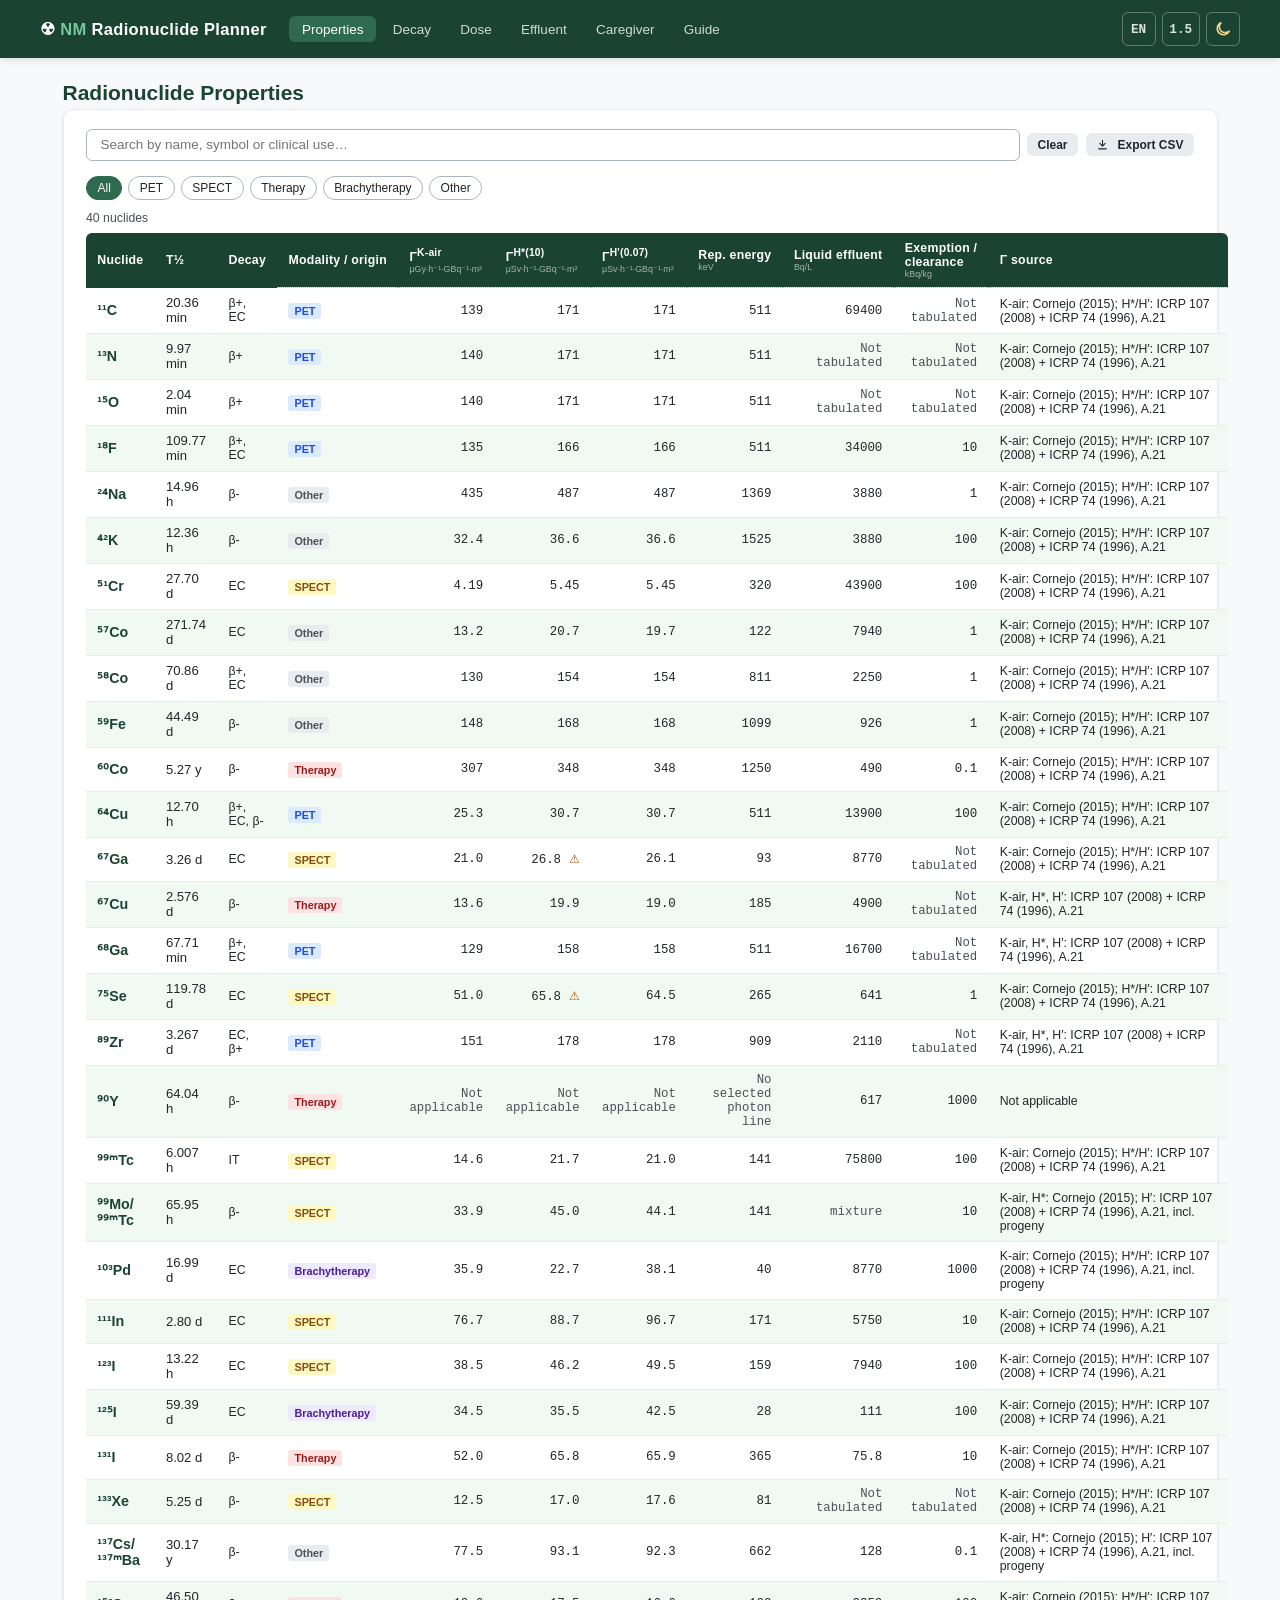
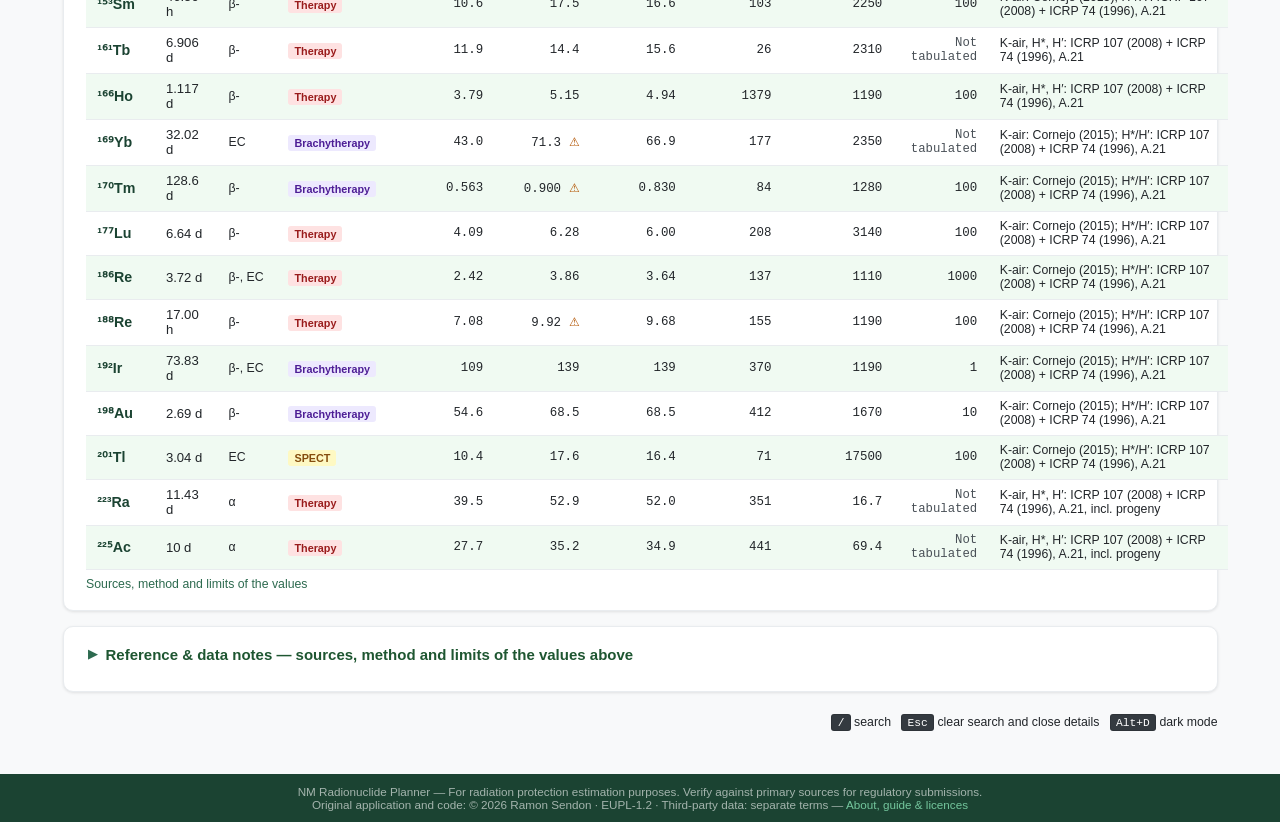
==== commit 2e4dc54f: "Screen texts: remove repeated information, keep each warning once; v1.19.0 (build v67) Review of the" ====
--- a/index.html
+++ b/index.html
@@ -73,7 +73,7 @@
             <th class="has-tooltip" tabindex="0" aria-label="Gamma K-air. Air kerma rate constant at 1 metre from 1 GBq, in microgray per hour per GBq per square metre." data-tooltip="Air-kerma rate at 1 m from a 1 GBq point source, without attenuation. See the Γ source column for provenance.">&#915;<sup>K-air</sup><span class="th-unit">μGy·h⁻¹·GBq⁻¹·m²</span></th>
             <th class="has-tooltip" tabindex="0" aria-label="Gamma H star 10. Ambient dose equivalent rate constant for area monitoring and effective-dose estimation, in microsievert per hour per GBq per square metre." data-tooltip="Ambient dose equivalent rate constant (area monitoring; estimator of effective dose). ICRP 74 Table A.21 coefficients.">&#915;<sup>H*(10)</sup><span class="th-unit">μSv·h⁻¹·GBq⁻¹·m²</span></th>
             <th class="has-tooltip" tabindex="0" aria-label="Gamma H prime 0.07. Directional dose equivalent rate constant for area monitoring and skin or extremity indication, in microsievert per hour per GBq per square metre." data-tooltip="Directional dose equivalent rate constant at 0.07 mm depth (area monitoring; skin/extremity indicator).">&#915;<sup>H'(0.07)</sup><span class="th-unit">μSv·h⁻¹·GBq⁻¹·m²</span></th>
-            <th class="has-tooltip" tabindex="0" aria-label="Representative energy: Nominal energy carried over from the original data set, for orientation only: curated entries shield and integrate over their full line spectrum, not this value. It is not always the most intense line (Co-60, 1250 keV, and Ir-192, 370 keV, carry a mean energy)." data-tooltip="Nominal energy carried over from the original data set, for orientation only: curated entries shield and integrate over their full line spectrum, not this value. It is not always the most intense line (Co-60, 1250 keV, and Ir-192, 370 keV, carry a mean energy).">Rep. energy<span class="th-unit">keV</span></th>
+            <th class="has-tooltip" tabindex="0" aria-label="Representative energy: Nominal energy, for orientation only: the calculations use the full line spectrum, not this value." data-tooltip="Nominal energy, for orientation only: the calculations use the full line spectrum, not this value.">Rep. energy<span class="th-unit">keV</span></th>
             <th class="has-tooltip" tabindex="0" aria-label="Liquid effluent individual concentration level in becquerel per litre. One of several IS-28 II.A.4 conditions: a complete assessment also requires the mixture sum, the annual activity limits, an express discharge authorisation and soluble or dispersible material." data-tooltip="Individual concentration level, (1 mSv / e(g)) / 600 L — only ONE of the IS-28 II.A.4 conditions (see the reference notes below).">Liquid effluent<span class="th-unit">Bq/L</span></th>
             <th class="has-tooltip" tabindex="0" aria-label="Activity concentration value for exemption of practices or clearance of materials under RD 1217/2024 Annex IV Table A1, in kilobecquerel per kilogram." data-tooltip="RD 1217/2024 Annex IV Table A1: clearance / exemption level for any quantity of solid material (kBq/kg = Bq/g).">Exemption /<br>clearance<span class="th-unit">kBq/kg</span></th>
             <th class="has-tooltip" tabindex="0" aria-label="Source of the dose rate constants Gamma K-air, Gamma H star 10 and Gamma H prime 0.07." data-tooltip="Provenance of the three dose-rate constant columns, stated per quantity: K-air may be a published value while H*(10) and H'(0.07) are recalculated. Liquid-effluent and exemption/clearance values have their own regulatory sources.">&#915; source</th>
@@ -84,9 +84,7 @@
         </tbody>
       </table>
     </div>
-    <p class="text-sm text-muted mt-1">
-      &#915; from ICRP 107 photon lines (E &ge; 20 keV, yield &ge; 0.01 %) and ICRP 74 Table A.21; sources and limits in the reference notes below.
-    </p>
+    <p class="text-sm text-muted mt-1"><a href="#refDetails" data-open-details="refDetails">Sources, method and limits of the values</a></p>
   </div>
 
   <!-- Detail panel -->
@@ -114,7 +112,7 @@
 
   <!-- Reference -->
   <div class="card mt-2">
-    <details>
+    <details id="refDetails">
     <summary class="card-title">Reference &amp; data notes — sources, method and limits of the values above</summary>
     <ul class="text-sm ref-list mt-1" id="refList">
       <li><strong>32 nuclides:</strong> Cornejo et al. (2015) provides published comparison values, and its air-kerma constants are the ones shown in the K-air column. H*(10) and H'(0.07) are recalculated using the stated nuclear data (ICRP 107, 2008) and conversion coefficients (ICRP 74, 1996, Table A.21); where they differ from the published values, the difference has not been reconciled.</li>
@@ -211,15 +209,14 @@
         if (r.note_text) out.push(`Table B ${esc(r.id)}${r.note ? ` (${esc(r.note)})` : ''}: ${esc(r.note_text)}${r.progeny.length ? ` Progeny: ${esc(r.progeny.join(', '))}.` : ''}`);
         if (r.source_inconsistency) out.push(`&#9888; Table B ${esc(r.id)}: ${esc(r.source_inconsistency)}`);
       }
-      out.push('Table B: Annex II A.1 sets separate criteria — a) sources: total activity ≤ column 3; b) material ≤ 1000 kg: concentration ≤ column 2; c) unlimited quantity: Table A1.');
     } else {
       out.push(esc(b.text));
     }
     if (withIngestion) {
       const ing = REGULATORY.ingestionAdult(id);
-      if (ing.status === 'listed') {
+      if (ing.status === 'listed' && ing.rows.length > 1) {
         const forms = ing.rows.map(r => `${UTILS.fmtSig(r.e_Sv_per_Bq, 2)} Sv/Bq${r.compound ? ' (' + esc(r.compound) + ')' : ''}, f1 ${UTILS.num(r.f1)}`).join('; ');
-        out.push(`Adult ingestion e(g): RD 783/2001 Annex III table a).${ing.rows.length > 1 ? ' Tabulated forms: ' + forms + '. The most restrictive governs the level shown.' : ''} Discharge level = (1 mSv / e(g)) / 600 L — one IS-28 II.A.4 condition only (see the reference notes).`);
+        out.push(`Adult ingestion e(g), tabulated forms: ${forms}. The most restrictive governs the discharge level shown.`);
       }
     }
     return out;
@@ -283,12 +280,14 @@
    */
   // ---- Photon spectrum: chart + table, one implementation for curated and
   // extended entries. Linear energy axis with {x, y} bars (never a category
-  // axis); logarithmic y because yields span ~4 decades and the weak lines are
-  // the ones that dominate behind a shield. Two views: yield per 100 decays, and
-  // each line's share of Γ^H*(10) — n·h*(10)(E) from PHYSICS.calcGammaConstants,
-  // the same calculation that gives Γ.
+  // axis); logarithmic y by default because yields span ~4 decades and the weak
+  // lines are the ones that dominate behind a shield; a linear y is offered (it
+  // reads the dose shares best, but hides the weak lines). Two views: yield per
+  // 100 decays, and each line's share of Γ^H*(10) — n·h*(10)(E) from
+  // PHYSICS.calcGammaConstants, the same calculation that gives Γ.
   let spectrumChart = null;
   let spectrumState = null;   // { photons, chain, id, view }
+  let spectrumScale = 'log';  // y scale, kept when another nuclide is opened
   const SPECTRUM_TYPES = [['G', 'Gamma'], ['X', 'X-ray'], ['AQ', 'Annihilation']];
 
   function renderSpectrum(photons, opts = {}) {
@@ -307,6 +306,10 @@
         <div class="filter-bar" role="group" aria-label="Spectrum view" style="margin-bottom:0;">
           <button type="button" class="filter-btn active" data-spectrum-view="yield" aria-pressed="true">Yield</button>
           <button type="button" class="filter-btn" data-spectrum-view="dose" aria-pressed="false">Share of &#915;<sup>H*(10)</sup></button>
+        </div>
+        <div class="filter-bar" role="group" aria-label="Y-axis scale" style="margin-bottom:0;">
+          <button type="button" class="filter-btn${spectrumScale === 'log' ? ' active' : ''}" data-spectrum-scale="log" aria-pressed="${spectrumScale === 'log'}">Log</button>
+          <button type="button" class="filter-btn${spectrumScale === 'linear' ? ' active' : ''}" data-spectrum-scale="linear" aria-pressed="${spectrumScale === 'linear'}">Linear</button>
         </div>
       </div>
       <div class="chart-wrap" style="height:240px;">
@@ -340,6 +343,15 @@
       spectrumState.view = btn.dataset.spectrumView;
       drawSpectrum();
     }));
+    host.querySelectorAll('[data-spectrum-scale]').forEach(btn => btn.addEventListener('click', () => {
+      host.querySelectorAll('[data-spectrum-scale]').forEach(b => {
+        const on = b === btn;
+        b.classList.toggle('active', on);
+        b.setAttribute('aria-pressed', on ? 'true' : 'false');
+      });
+      spectrumScale = btn.dataset.spectrumScale;
+      drawSpectrum();
+    }));
     drawSpectrum();
   }
 
@@ -350,6 +362,7 @@
     const calc = PHYSICS.calcGammaConstants(photons);
     if (!calc.contributions.length || !(calc.gammaH10 > 0)) return;
     const dose = view === 'dose';
+    const log = spectrumScale !== 'linear';
     const pts = calc.contributions.map(c => ({
       x: c.energy_keV,
       y: dose ? 100 * c.contrib_H10 / calc.gammaH10 : c.yield_percent,
@@ -362,7 +375,8 @@
     const yMin = Math.pow(10, Math.floor(Math.log10(Math.min(...pts.map(p => p.y)) / 2)));
     // a factor 2 above the tallest bar (not the next decade: a 100 % line put the
     // top at 1000 %); the log axis labels decades only. A share never exceeds 100 %.
-    const yMax = Math.min(dose ? 100 : Infinity, 2 * Math.max(...pts.map(p => p.y)));
+    const yTop = Math.max(...pts.map(p => p.y));
+    const yMax = Math.min(dose ? 100 : Infinity, 2 * yTop);
     const datasets = SPECTRUM_TYPES.map(([type, label]) => ({
       _type: type,
       label,
@@ -392,10 +406,17 @@
             title: { display: true, text: 'Photon energy (keV)', color: theme.text },
             ticks: { color: theme.text, maxTicksLimit: 10 }, grid: { color: theme.grid },
           },
-          y: {
+          y: log ? {
             type: 'logarithmic', min: yMin, max: yMax,
             title: { display: true, text: dose ? 'Share of Γ H*(10) (%)' : 'Yield (% per decay)', color: theme.text },
             ticks: { color: theme.text, callback: v => (Math.abs(Math.log10(v) - Math.round(Math.log10(v))) < 1e-9 ? `${UTILS.num(Number(v.toPrecision(1)))} %` : '') },
+            grid: { color: theme.grid },
+          } : {
+            // linear: from zero, rounded maximum chosen by Chart.js; a share
+            // axis stops at 100 %
+            type: 'linear', min: 0, grace: '5%', ...(dose && yTop > 90 ? { max: 100 } : {}),
+            title: { display: true, text: dose ? 'Share of Γ H*(10) (%)' : 'Yield (% per decay)', color: theme.text },
+            ticks: { color: theme.text, maxTicksLimit: 8, callback: v => `${UTILS.num(v)} %` },
             grid: { color: theme.grid },
           },
         },
@@ -403,7 +424,8 @@
     });
     document.getElementById('spectrumHint').textContent = dose
       ? `Each line's share of Γ H*(10), n·h*(10)(E) with ICRP 74 Table A.21; the bars add up to 100 %.${chain ? " Share of the parent's lines only; the stored Γ includes the progeny." : ''}`
-      : 'Photons per 100 decays, logarithmic scale.';
+      : log ? 'Photons per 100 decays, logarithmic scale.'
+        : 'Photons per 100 decays, linear scale: lines below about 1 % of the tallest are not visible (the table lists them all).';
   }
 
   document.addEventListener('nm-theme-change', drawSpectrum);
@@ -880,7 +902,9 @@
     } else if (n.source && !n._icrp107) {
       // Per-quantity provenance, the same text as the table's "Γ source" column
       // (hidden on narrow screens, R-10)
-      notes.push('Γ source — ' + UTILS.escapeHtml(gammaSourceLabel(n)) + '. ' + UTILS.escapeHtml(n.source));
+      // The generic source texts repeat the label; only a specific one (Cs-137) adds to it
+      const extra = /^ICRP 107 \(photon data|^Cornejo et al\.$/.test(n.source) ? '' : '. ' + UTILS.escapeHtml(n.source);
+      notes.push('Γ source — ' + UTILS.escapeHtml(gammaSourceLabel(n)) + extra);
       if (n.gamma_H007_source) notes.push("Γ H'(0.07): " + UTILS.escapeHtml(n.gamma_H007_source));
     } else if (n.H007_from_cornejo) {
       notes.push('H\'(0.07) value from Cornejo et al.: applies when all photon energies < 300 keV and H\'(0.07) > H*(10). Used instead of H*(10) for extremity dose estimation.');
--- a/css/style.css
+++ b/css/style.css
@@ -930,6 +930,7 @@
 .gap-2 { gap: 1rem; }
 .flex-wrap { flex-wrap: wrap; }
 .hidden { display: none !important; }
+[data-lang-only][hidden] { display: none !important; }
 .divider { border: none; border-top: 1px solid var(--gray-200); margin: 1rem 0; }
 
 /* ---- Custom page styles ---- */
@@ -1140,6 +1141,11 @@
    a second scrollbar inside the card. The provenance text is bounded so it
    wraps rather than widening the table. */
 #nuclideTable .src-text { min-width: 11rem; max-width: 17rem; }
+/* Headers may wrap when they do not fit (the Spanish ones are longer); the
+   English ones still fit on one line, so their layout does not change. */
+html[lang="es"] #nuclideTable th { white-space: normal; }
+html[lang="es"] #nuclideTable th:last-child,
+html[lang="es"] #nuclideTable td:last-child { min-width: 13.5rem; }
 @media (min-width: 1240px) {
   #nuclideTableWrap { overflow: visible; max-height: none; }
   #nuclideTable th { top: var(--site-header-h); }
@@ -1717,3 +1723,7 @@
 
 /* A note that takes a whole row of the result grid (Decay without a time) */
 .result-grid-note { grid-column: 1 / -1; margin: 0; }
+
+/* Effluent: intermediate result columns, shown on demand (#btnIntermediate) */
+.col-int { display: none; }
+.show-intermediate .col-int { display: table-cell; }
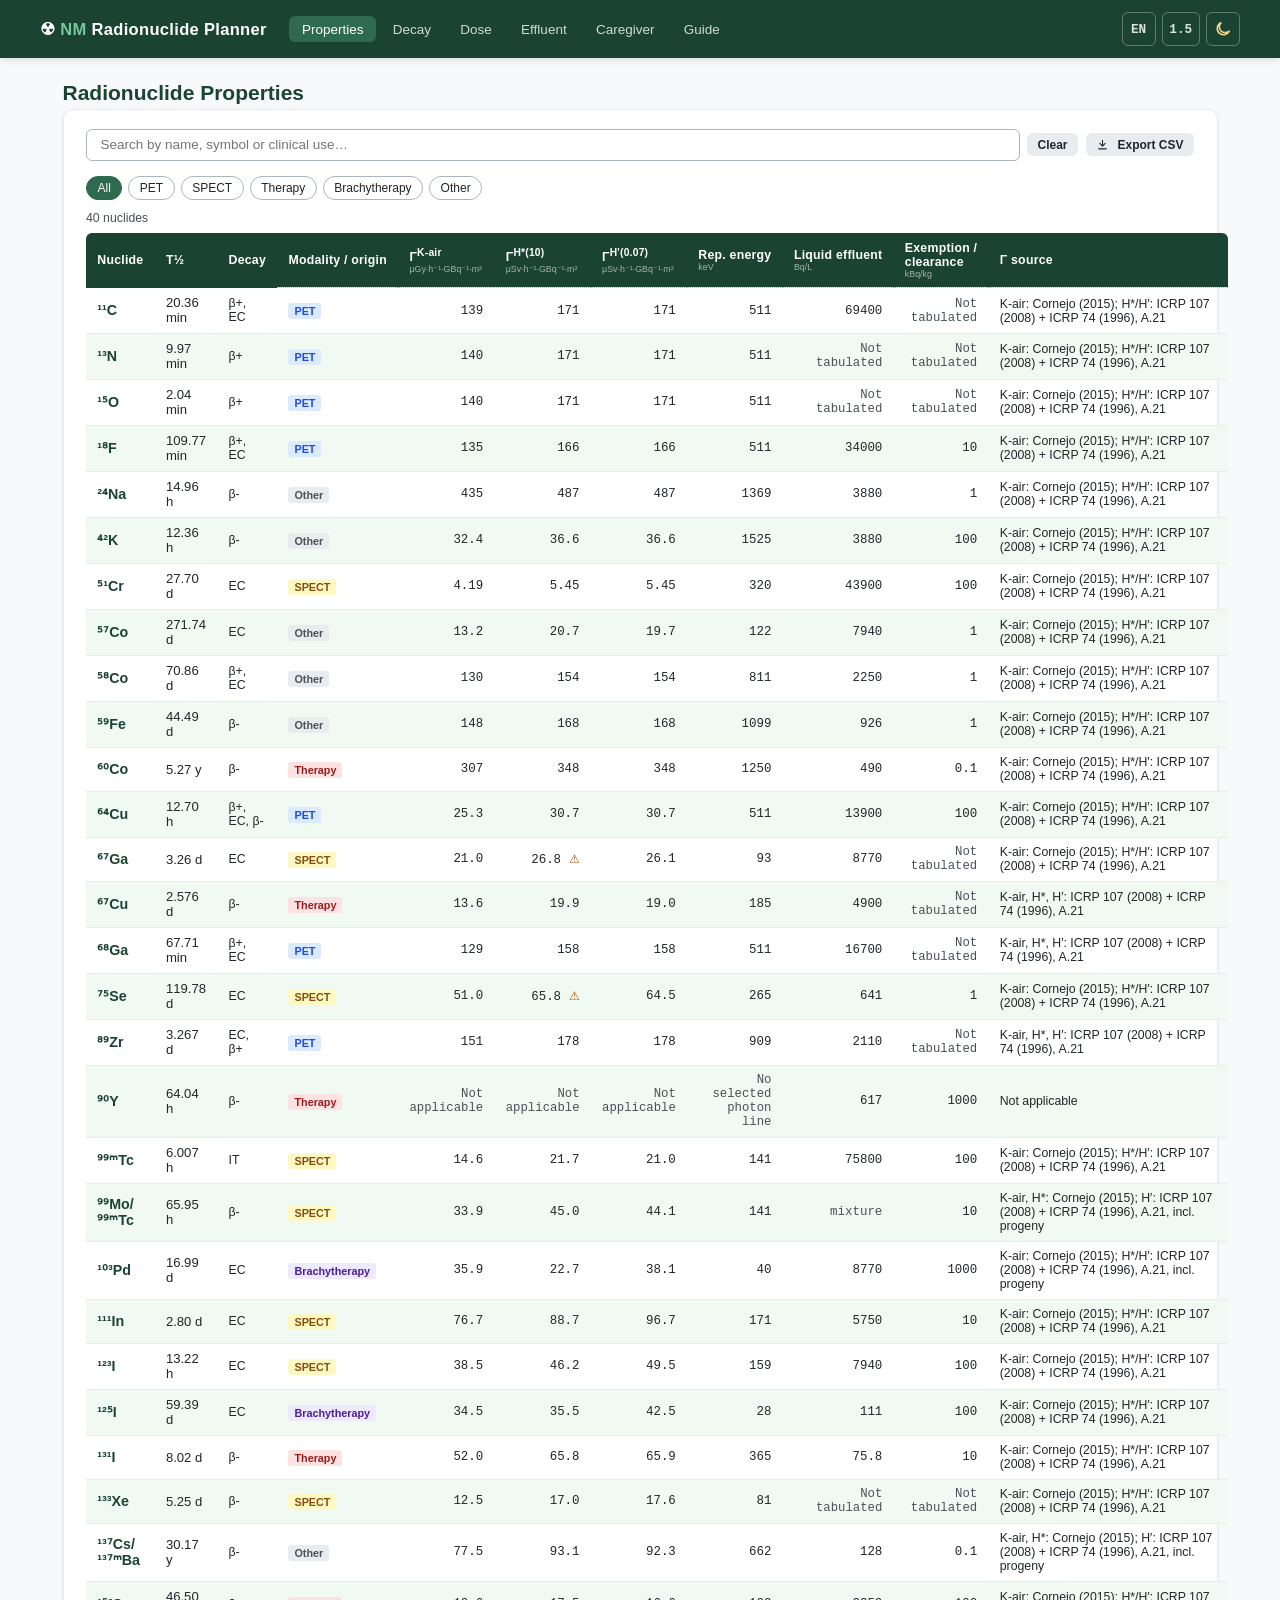
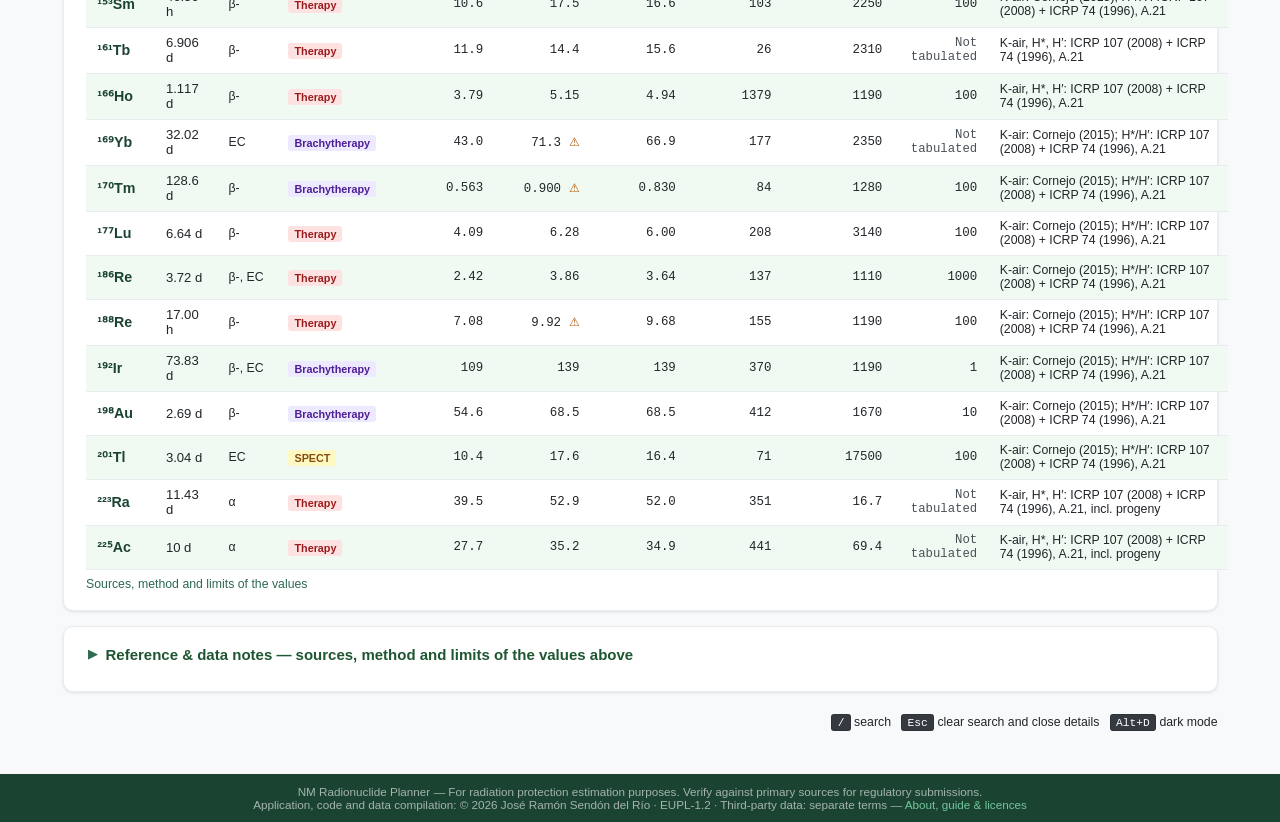
==== commit 5eafa3a0: "Authorship, field help and documentation coherence; v1.20.0 (build v69) - José Ramón Sendón del Río " ====
--- a/index.html
+++ b/index.html
@@ -132,7 +132,7 @@
 <footer class="site-footer">
   NM Radionuclide Planner &mdash; For radiation protection estimation purposes.
   Verify against primary sources for regulatory submissions.
-  <br>Original application and code: &copy; 2026 Ramon Sendon &middot; EUPL-1.2 &middot; Third-party data: separate terms &mdash;
+  <br>Application, code and data compilation: &copy; 2026 José Ramón Sendón del Río &middot; EUPL-1.2 &middot; Third-party data: separate terms &mdash;
   <a href="about.html">About, guide &amp; licences</a>
 </footer>
 
@@ -642,7 +642,9 @@
   // Search in ICRP 107 database
   function searchIcrp107() {
     if (!ICRP107 || !ICRP107.isReady()) {
-      alert('ICRP 107 database is not loaded. Please try again in a moment.');
+      // Said in the table: no blocking dialog (project rule)
+      document.getElementById('nuclideBody').innerHTML =
+        '<tr><td colspan="11" class="text-muted text-sm" style="padding:1rem;">The ICRP 107 database is not loaded yet. Please try again in a moment.</td></tr>';
       return;
     }
 
--- a/css/style.css
+++ b/css/style.css
@@ -1706,6 +1706,7 @@
 .ico-file { --ico: url("data:image/svg+xml,%3Csvg xmlns='http://www.w3.org/2000/svg' viewBox='0 0 24 24' fill='none' stroke='black' stroke-width='2' stroke-linecap='round' stroke-linejoin='round'%3E%3Cpath d='M6 3h8l5 5v13H6z'/%3E%3Cpath d='M14 3v5h5M9 13h7M9 17h7'/%3E%3C/svg%3E"); }
 .ico-download { --ico: url("data:image/svg+xml,%3Csvg xmlns='http://www.w3.org/2000/svg' viewBox='0 0 24 24' fill='none' stroke='black' stroke-width='2' stroke-linecap='round' stroke-linejoin='round'%3E%3Cpath d='M12 4v11M7 10l5 5 5-5M5 20h14'/%3E%3C/svg%3E"); }
 .ico-reset { --ico: url("data:image/svg+xml,%3Csvg xmlns='http://www.w3.org/2000/svg' viewBox='0 0 24 24' fill='none' stroke='black' stroke-width='2' stroke-linecap='round' stroke-linejoin='round'%3E%3Cpath d='M3 12a9 9 0 1 0 2.64-6.36L3 8'/%3E%3Cpath d='M3 3v5h5'/%3E%3C/svg%3E"); }
+.ico-info { --ico: url("data:image/svg+xml,%3Csvg xmlns='http://www.w3.org/2000/svg' viewBox='0 0 24 24' fill='none' stroke='black' stroke-width='2' stroke-linecap='round' stroke-linejoin='round'%3E%3Ccircle cx='12' cy='12' r='9'/%3E%3Cpath d='M12 11v6'/%3E%3Ccircle cx='12' cy='7.5' r='1' fill='black'/%3E%3C/svg%3E"); }
 .ico-book { --ico: url("data:image/svg+xml,%3Csvg xmlns='http://www.w3.org/2000/svg' viewBox='0 0 24 24' fill='none' stroke='black' stroke-width='2' stroke-linecap='round' stroke-linejoin='round'%3E%3Cpath d='M3 5c3-1 6-1 9 1 3-2 6-2 9-1v14c-3-1-6-1-9 1-3-2-6-2-9-1z'/%3E%3Cpath d='M12 6v14'/%3E%3C/svg%3E"); }
 .ico-drop { --ico: url("data:image/svg+xml,%3Csvg xmlns='http://www.w3.org/2000/svg' viewBox='0 0 24 24' fill='none' stroke='black' stroke-width='2' stroke-linecap='round' stroke-linejoin='round'%3E%3Cpath d='M12 3s-6 7-6 11a6 6 0 0 0 12 0c0-4-6-11-6-11z'/%3E%3C/svg%3E"); }
 .ico-pipe { --ico: url("data:image/svg+xml,%3Csvg xmlns='http://www.w3.org/2000/svg' viewBox='0 0 24 24' fill='none' stroke='black' stroke-width='2' stroke-linecap='round' stroke-linejoin='round'%3E%3Cpath d='M3 9q3-3 6 0t6 0 6 0M3 15q3-3 6 0t6 0 6 0'/%3E%3C/svg%3E"); }
@@ -1727,3 +1728,23 @@
 /* Effluent: intermediate result columns, shown on demand (#btnIntermediate) */
 .col-int { display: none; }
 .show-intermediate .col-int { display: table-cell; }
+
+/* Field help: an ⓘ icon after the label; its text shows on hover, keyboard focus
+   or tap, as the column headers of Properties. The box is placed under the whole
+   label (not the icon), so it never covers a wrapped label nor runs past the edge
+   of a narrow screen. */
+.form-label { position: relative; }
+.hint-tip { display: inline-flex; vertical-align: -.12em; margin-left: .25rem; cursor: help; color: var(--gray-500); border-radius: 50%; }
+.hint-tip:hover, .hint-tip:focus { color: var(--accent); }
+.hint-tip:focus-visible { outline: 2px solid var(--accent); outline-offset: 2px; }
+.hint-tip .ico { width: 1em; height: 1em; }
+.hint-tip::after {
+  content: attr(data-tooltip);
+  position: absolute; left: 0; right: 0; top: calc(100% + 4px);
+  background: var(--tooltip-bg); color: var(--tooltip-text);
+  font-size: .72rem; font-family: var(--font-sans); font-weight: 400; line-height: 1.4; text-align: left;
+  padding: .35rem .6rem; border-radius: 4px; white-space: normal; pointer-events: none;
+  opacity: 0; visibility: hidden; transition: opacity .15s, visibility .15s; z-index: 200;
+}
+.hint-tip:hover::after, .hint-tip:focus::after { opacity: 1; visibility: visible; }
+@media print { .hint-tip { display: none; } }
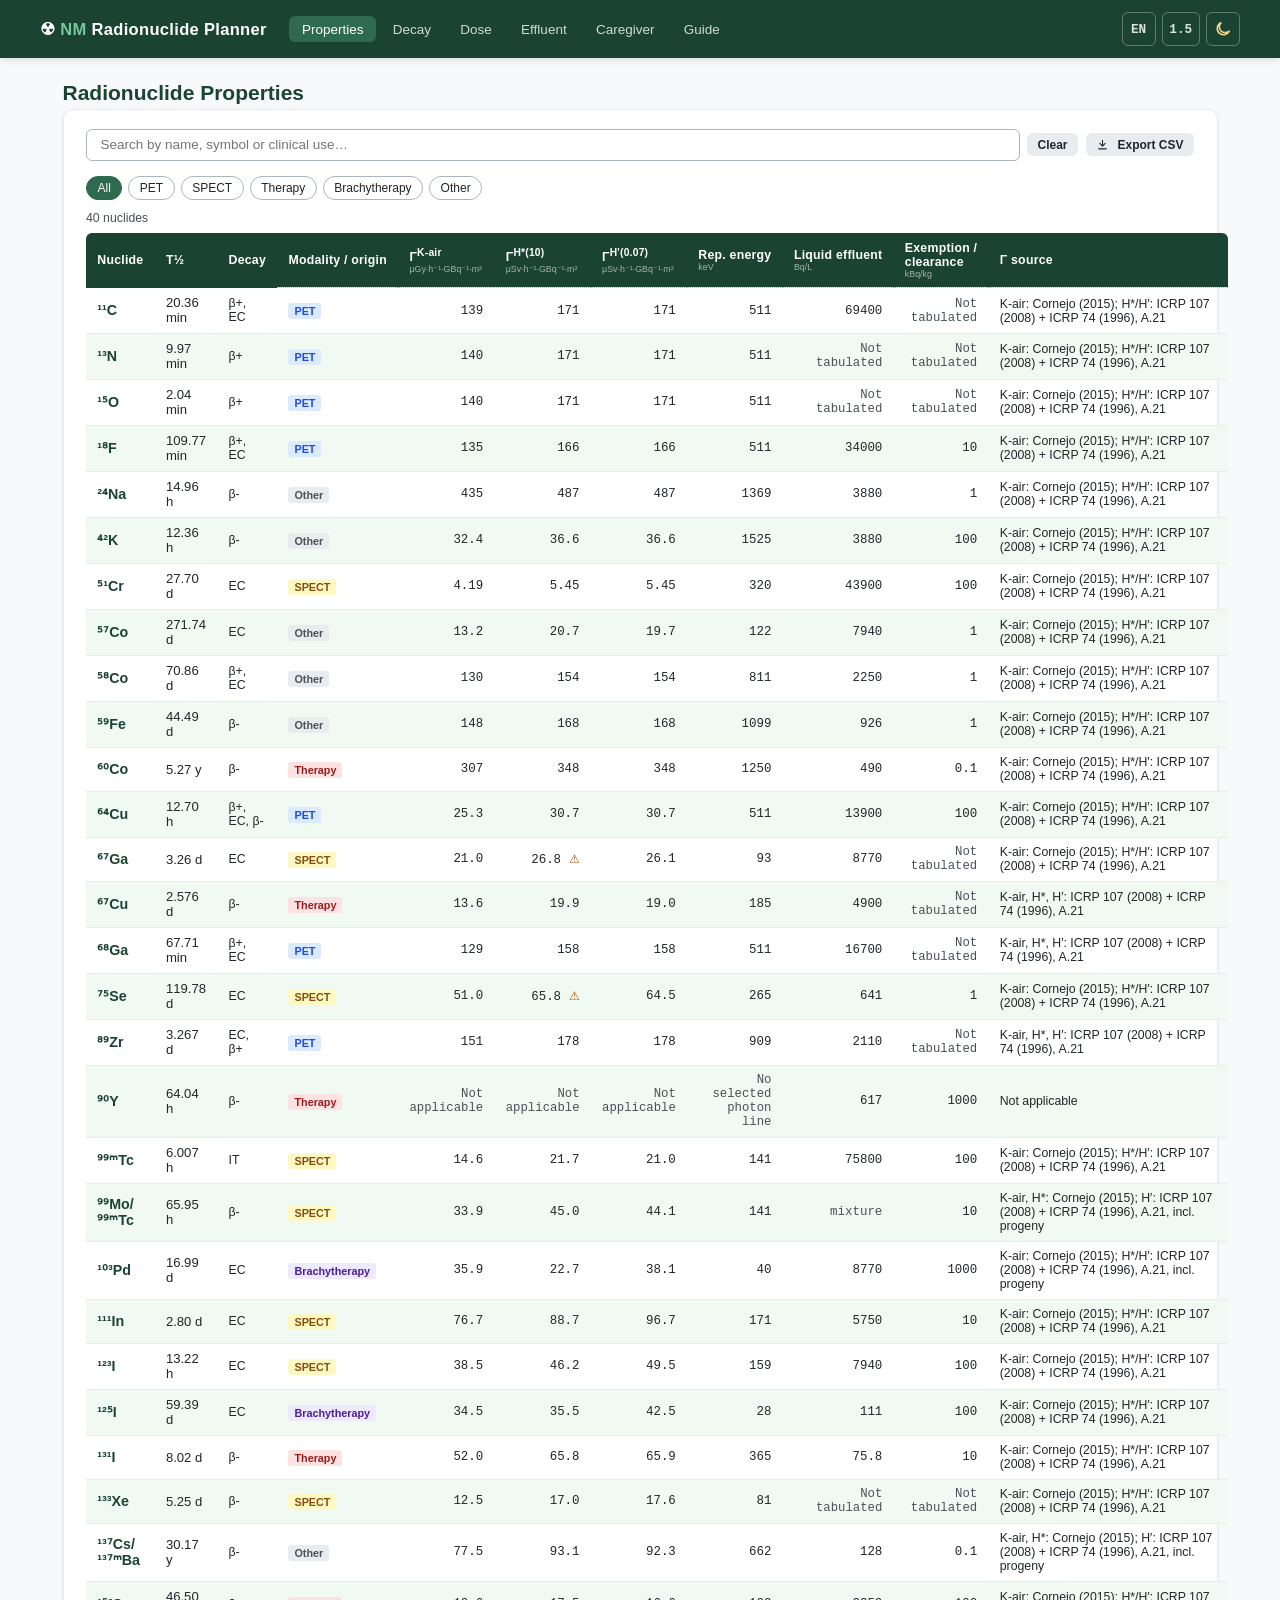
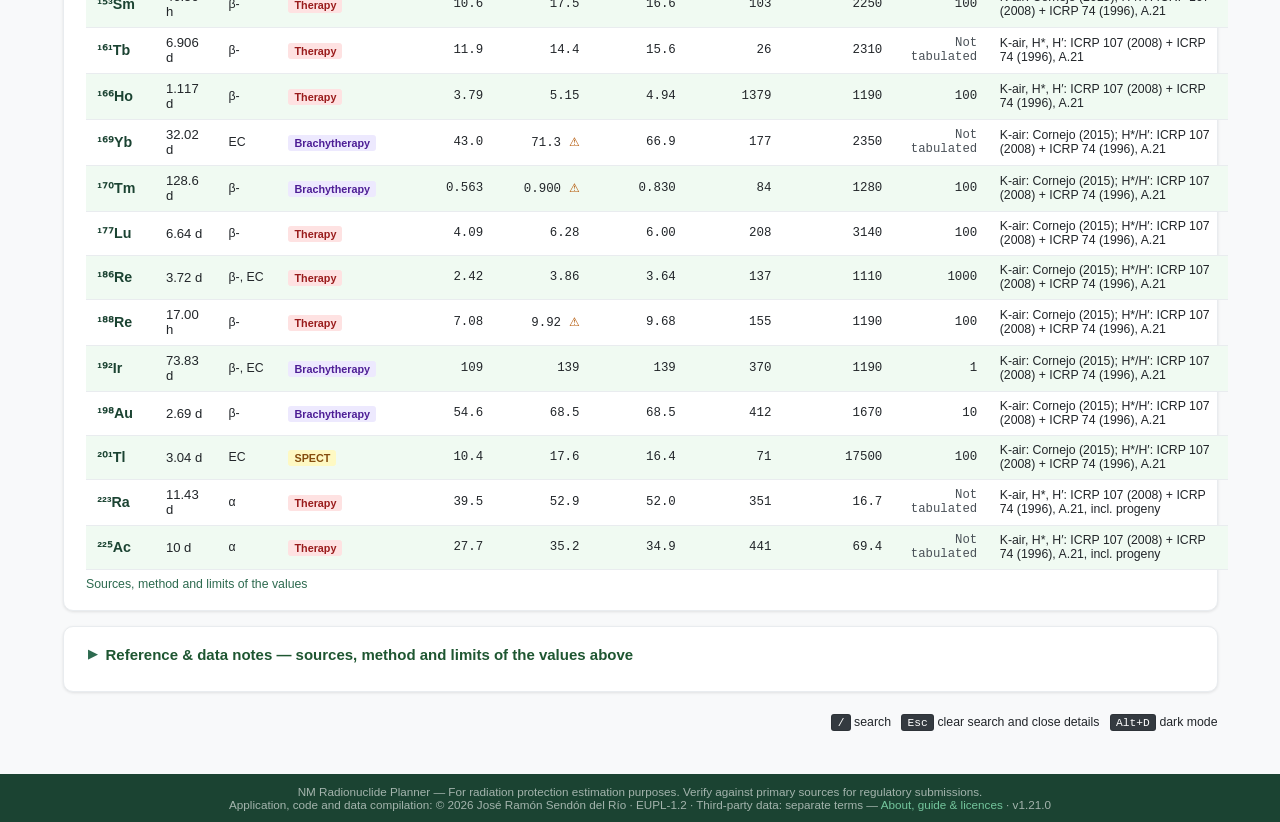
==== commit 45a1f93d: "Version shown in the footer; version policy; v1.21.0 (build v73) Co-Authored-By: Claude Opus 5.5 <no" ====
--- a/index.html
+++ b/index.html
@@ -120,7 +120,7 @@
       <li><strong>Y-90:</strong> predominantly a β⁻ emitter with no photon line passing the filter; photon dose-rate constants are not applicable on this page. Dose offers a separate, explicitly experimental container-dependent bremsstrahlung scenario; direct beta dose is not calculated.</li>
       <li><strong>H*(10) and H'(0.07)</strong> are both AREA-monitoring operational quantities and are always shown side by side: H*(10) estimates effective dose, H'(0.07) indicates skin/extremity dose. Neither bounds the other (H*(10) is <em>not</em> always the higher figure — for Pd-103 the stored &#915;<sup>H*(10)</sup> is about 40% below &#915;<sup>H'(0.07)</sup>). Personal dosimetry quantities are Hp(10) / Hp(0.07) / Hp(3); limit comparisons in the dose page are indicative screening only.</li>
       <li><strong>Clearance — Table A1</strong> (RD 1217/2024 Annex IV, 257 entries): activity concentration for any quantity of solid material; the same values give the exemption of unlimited quantities (Annex II A.1.c). This is the value of the «Exemption / clearance» column. Not tabulated: Annex III.1.b refers to the European Commission's "Radiation Protection 122 Part 1".</li>
-      <li><strong>Exemption of moderate quantities — Table B</strong> (≤ 1000 kg): two separate criteria, not simultaneous conditions — column 3, total activity in Bq, for radioactive sources (Annex II A.1.a), and column 2, activity concentration in kBq/kg, for materials in moderate quantity (A.1.b). Shown in the detail panel. Not tabulated: Annex II A.3.a (values set by the CSN).</li>
+      <li><strong>Exemption of moderate quantities — Table B</strong> (≤ 1000 kg): two separate criteria, not simultaneous conditions — column 3, total activity in Bq, for radioactive sources (Annex II A.1.a), and column 2, activity concentration in kBq/kg, for materials in moderate quantity (A.1.b). Shown in the detail panel. Not tabulated: Annex II A.3.a (values set by the CSN; the app includes those of the CSN Resolution of 16 June 2025, Y-88 and Ba-133, shown as «CSN value»).</li>
       <li>Both are individual values for one nuclide (mixtures are not evaluated); Decay uses them for single-nuclide estimates.</li>
       <li><strong>Liquid effluent column</strong> (individual discharge concentration level, every nuclide): (1 mSv / e(g)) / 600 L, IS-28 Annex II II.A.4, with the adult ingestion coefficient e(g) of RD 783/2001 Annex III table a), kept in force by RD 1029/2022 and the CSN Resolution of 3 April 2024 (numerical transcription: ICRP 119 Table F.1); the most restrictive chemical form governs. It is only one condition of II.A.4: the mixture sum of fractions &le; 1 and the annual activity limits (10 GBq H-3, 1 GBq C-14, &lt; 1 GBq the rest combined) are not evaluated here, and II.A.4 also requires an express discharge authorisation and soluble or readily dispersible material. The facility's authorisation prevails.</li>
       <li><strong>Example applications</strong> shown for the curated nuclides are illustrative. They mix current, historical and research uses and do not indicate marketing authorisation, clinical status or availability in Spain.</li>
@@ -133,7 +133,7 @@
   NM Radionuclide Planner &mdash; For radiation protection estimation purposes.
   Verify against primary sources for regulatory submissions.
   <br>Application, code and data compilation: &copy; 2026 José Ramón Sendón del Río &middot; EUPL-1.2 &middot; Third-party data: separate terms &mdash;
-  <a href="about.html">About, guide &amp; licences</a>
+  <a href="about.html">About, guide &amp; licences</a> <span class="app-version" translate="no"></span>
 </footer>
 
 <script src="data/nuclides-data.js"></script>
@@ -172,6 +172,10 @@
       ? b.rows.map(r => `<div class="prop-item"><div class="prop-key">Exemption ≤ 1000 kg, Table B${b.rows.length > 1 ? tag(r) : ''}</div>
            <div class="prop-val">${UTILS.fmtSig(r.conc_kBq_kg, 1)} kBq/kg · ${UTILS.fmtSig(r.activity_Bq, 1)} Bq</div>
            <div class="prop-note">column 2 (concentration) · column 3 (total activity)${b.rows.length > 1 ? '' : tag(r)}</div></div>`).join('')
+      : b.status === 'csn'
+      ? b.rows.map(r => `<div class="prop-item"><div class="prop-key">Exemption ≤ 1000 kg, CSN value</div>
+           <div class="prop-val">${UTILS.fmtSig(r.conc_kBq_kg, 1)} kBq/kg · ${UTILS.fmtSig(r.activity_Bq, 1)} Bq</div>
+           <div class="prop-note">not in Table B · CSN Resolution of 16 June 2025 (Annex II A.3.a)</div></div>`).join('')
       : `<div class="prop-item"><div class="prop-key">Exemption ≤ 1000 kg, Table B</div>
            <div class="prop-val">Not tabulated</div>
            <div class="prop-note">Annex II A.3.a: CSN values</div></div>`;
@@ -181,7 +185,7 @@
       html += ing.status === 'listed'
         ? `<div class="prop-item"><div class="prop-key">Adult ingestion e(g)</div>
              <div class="prop-val">${UTILS.fmtSig(ing.governing.e_Sv_per_Bq, 2)}</div>
-             <div class="prop-note">Sv/Bq · RD 783/2001 Annex III table a)${ing.rows.length > 1 ? ` · most restrictive of ${ing.rows.length} forms` : ''}</div></div>
+             <div class="prop-note">Sv/Bq · RD 783/2001 Annex III table a), kept in force${ing.rows.length > 1 ? ` · most restrictive of ${ing.rows.length} forms` : ''}</div></div>
            <div class="prop-item"><div class="prop-key">Individual discharge concentration level</div>
              <div class="prop-val">${fmt3(lvl.Bq_per_L)}</div>
              <div class="prop-note">Bq/L · IS-28 II.A.4 individual level</div></div>`
@@ -215,7 +219,7 @@
     if (withIngestion) {
       const ing = REGULATORY.ingestionAdult(id);
       if (ing.status === 'listed' && ing.rows.length > 1) {
-        const forms = ing.rows.map(r => `${UTILS.fmtSig(r.e_Sv_per_Bq, 2)} Sv/Bq${r.compound ? ' (' + esc(r.compound) + ')' : ''}, f1 ${UTILS.num(r.f1)}`).join('; ');
+        const forms = ing.rows.map(r => `${UTILS.fmtSig(r.e_Sv_per_Bq, 2)} Sv/Bq${r.compound ? ' (' + esc(r.compound) + ')' : ''}, f1 (> 1 y) ${UTILS.num(r.f1_over_1y)}`).join('; ');
         out.push(`Adult ingestion e(g), tabulated forms: ${forms}. The most restrictive governs the discharge level shown.`);
       }
     }
@@ -223,6 +227,7 @@
   }
   // ---- UI initialization ----
   UI.initDarkMode();
+  UI.initVersion();
   UI.initDecimal();
   UI.initLanguage();
   UI.initPrint();
@@ -979,8 +984,8 @@
       n.effluent_liquid_limit_source ?? '',
       a1Of(n),
       a1Of(n) !== '' ? 'RD 1217/2024 Annex IV Table A1' : 'not tabulated in Table A1 (Annex III.1.b: RP 122 Part 1)',
-      (() => { const b = REGULATORY.exemptionB(n.id); return b.status === 'listed' ? b.rows.map(r => r.conc_kBq_kg + (r.note ? ` (${r.note})` : '')).join(' | ') : ''; })(),
-      (() => { const b = REGULATORY.exemptionB(n.id); return b.status === 'listed' ? b.rows.map(r => r.activity_Bq + (r.note ? ` (${r.note})` : '')).join(' | ') : ''; })(),
+      (() => { const b = REGULATORY.exemptionB(n.id); return b.status === 'listed' ? b.rows.map(r => r.conc_kBq_kg + (r.note ? ` (${r.note})` : '')).join(' | ') : b.status === 'csn' ? `${b.rows[0].conc_kBq_kg} (CSN Resolution 2025-06-16, not Table B)` : ''; })(),
+      (() => { const b = REGULATORY.exemptionB(n.id); return b.status === 'listed' ? b.rows.map(r => r.activity_Bq + (r.note ? ` (${r.note})` : '')).join(' | ') : b.status === 'csn' ? `${b.rows[0].activity_Bq} (CSN Resolution 2025-06-16, not Table B)` : ''; })(),
       n._regOnly ? '' : n._icrp107 ? `H*/H′: ${SRC_CALC}${n._progenyIds ? `, incl. ${n._progenyIds} in equilibrium` : ''}` : gammaSourceLabel(n),
       n.gamma_Kair_source || '',
       origin(n)
--- a/css/style.css
+++ b/css/style.css
@@ -1748,3 +1748,8 @@
 }
 .hint-tip:hover::after, .hint-tip:focus::after { opacity: 1; visibility: visible; }
 @media print { .hint-tip { display: none; } }
+/* ⓘ inside a table cell (Effluent source term): the box opens above the icon, with
+   its own width, because the scrolling table would clip it below the last rows */
+td:has(> .hint-tip.in-cell) { position: relative; }
+.hint-tip.in-cell::after { top: auto; bottom: calc(100% - .2rem); right: auto; width: 16rem; }
+.hint-tip.warn { color: var(--warning-text); }
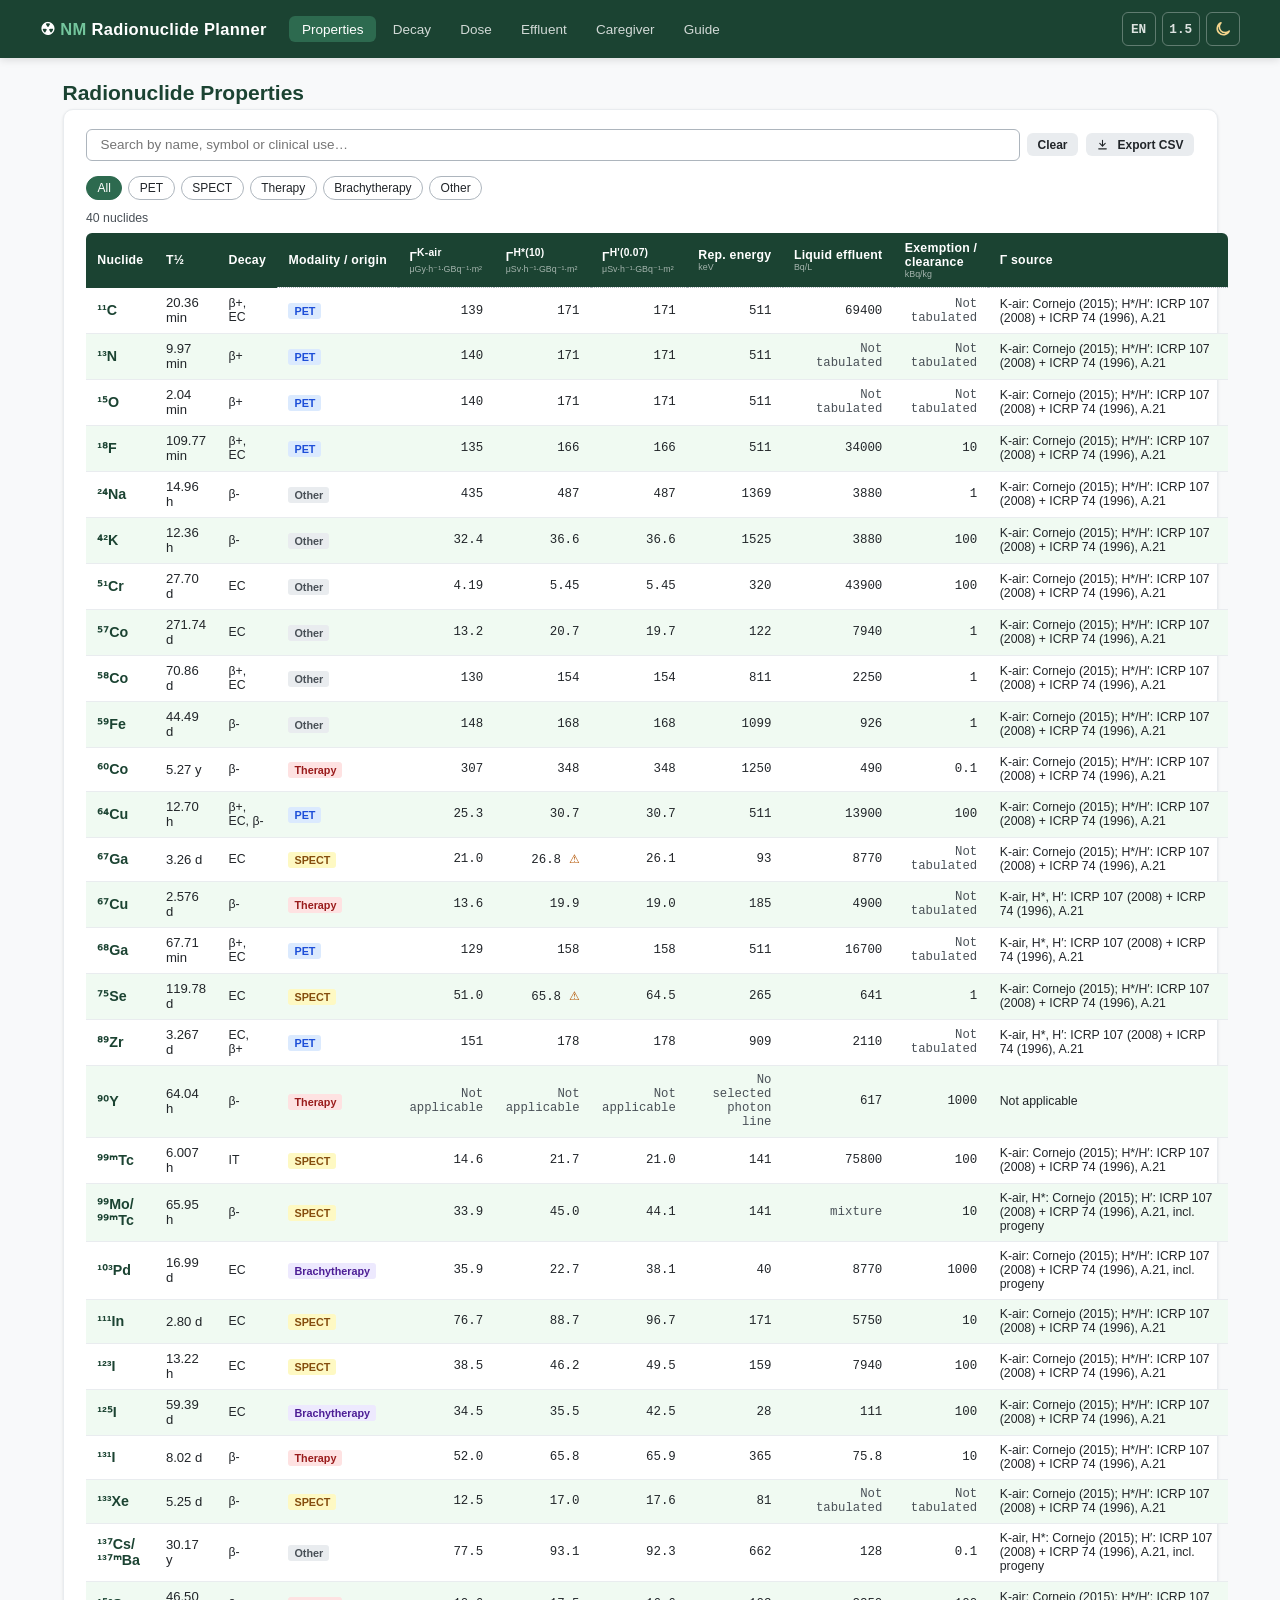
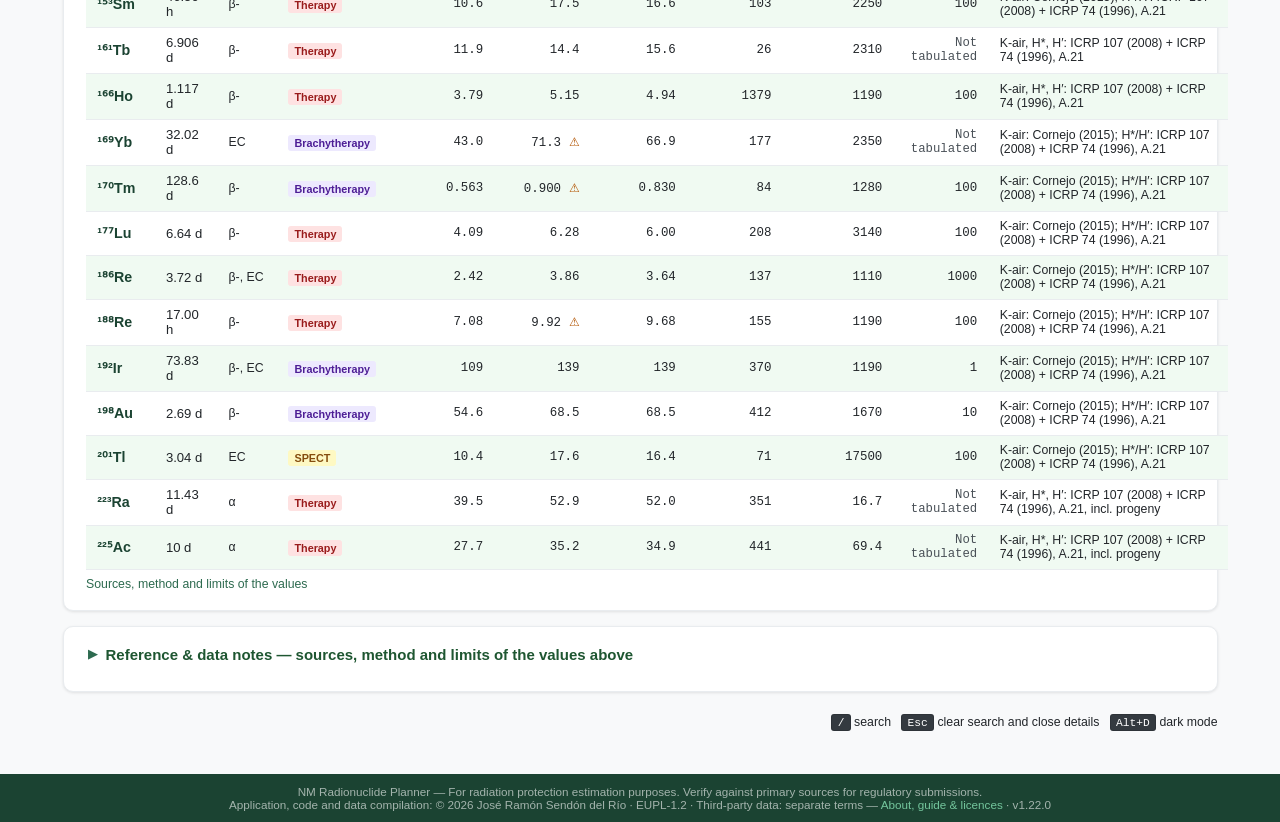
==== commit 288d1cdf: "Review of another AI's analysis (16 points); I-131 without default activity; Y-90 container values h" ====
--- a/index.html
+++ b/index.html
@@ -70,9 +70,9 @@
             <th>T&#189;</th>
             <th>Decay</th>
             <th class="has-tooltip" tabindex="0" aria-label="Modality or origin. Curated entries show their modality; extended results show their origin (ICRP 107 or regulatory tables only) and have no modality classification." data-tooltip="Curated entries: modality. Extended results: origin of the record (ICRP 107, or regulatory tables only) — they have no modality classification.">Modality / origin</th>
-            <th class="has-tooltip" tabindex="0" aria-label="Gamma K-air. Air kerma rate constant at 1 metre from 1 GBq, in microgray per hour per GBq per square metre." data-tooltip="Air-kerma rate at 1 m from a 1 GBq point source, without attenuation. See the Γ source column for provenance.">&#915;<sup>K-air</sup><span class="th-unit">μGy·h⁻¹·GBq⁻¹·m²</span></th>
-            <th class="has-tooltip" tabindex="0" aria-label="Gamma H star 10. Ambient dose equivalent rate constant for area monitoring and effective-dose estimation, in microsievert per hour per GBq per square metre." data-tooltip="Ambient dose equivalent rate constant (area monitoring; estimator of effective dose). ICRP 74 Table A.21 coefficients.">&#915;<sup>H*(10)</sup><span class="th-unit">μSv·h⁻¹·GBq⁻¹·m²</span></th>
-            <th class="has-tooltip" tabindex="0" aria-label="Gamma H prime 0.07. Directional dose equivalent rate constant for area monitoring and skin or extremity indication, in microsievert per hour per GBq per square metre." data-tooltip="Directional dose equivalent rate constant at 0.07 mm depth (area monitoring; skin/extremity indicator).">&#915;<sup>H'(0.07)</sup><span class="th-unit">μSv·h⁻¹·GBq⁻¹·m²</span></th>
+            <th class="has-tooltip" tabindex="0" aria-label="Gamma K-air. Air kerma rate constant at 1 metre from 1 GBq, in microgray square metre per hour per GBq." data-tooltip="Air-kerma rate at 1 m from a 1 GBq point source, without attenuation. See the Γ source column for provenance.">&#915;<sup>K-air</sup><span class="th-unit">μGy·h⁻¹·GBq⁻¹·m²</span></th>
+            <th class="has-tooltip" tabindex="0" aria-label="Gamma H star 10. Ambient dose equivalent rate constant for area monitoring and effective-dose estimation, in microsievert square metre per hour per GBq." data-tooltip="Ambient dose equivalent rate constant (area monitoring; estimator of effective dose). ICRP 74 Table A.21 coefficients.">&#915;<sup>H*(10)</sup><span class="th-unit">μSv·h⁻¹·GBq⁻¹·m²</span></th>
+            <th class="has-tooltip" tabindex="0" aria-label="Gamma H prime 0.07. Directional dose equivalent rate constant for area monitoring and skin or extremity indication, in microsievert square metre per hour per GBq." data-tooltip="Directional dose equivalent rate constant at 0.07 mm depth (area monitoring; skin/extremity indicator).">&#915;<sup>H'(0.07)</sup><span class="th-unit">μSv·h⁻¹·GBq⁻¹·m²</span></th>
             <th class="has-tooltip" tabindex="0" aria-label="Representative energy: Nominal energy, for orientation only: the calculations use the full line spectrum, not this value." data-tooltip="Nominal energy, for orientation only: the calculations use the full line spectrum, not this value.">Rep. energy<span class="th-unit">keV</span></th>
             <th class="has-tooltip" tabindex="0" aria-label="Liquid effluent individual concentration level in becquerel per litre. One of several IS-28 II.A.4 conditions: a complete assessment also requires the mixture sum, the annual activity limits, an express discharge authorisation and soluble or dispersible material." data-tooltip="Individual concentration level, (1 mSv / e(g)) / 600 L — only ONE of the IS-28 II.A.4 conditions (see the reference notes below).">Liquid effluent<span class="th-unit">Bq/L</span></th>
             <th class="has-tooltip" tabindex="0" aria-label="Activity concentration value for exemption of practices or clearance of materials under RD 1217/2024 Annex IV Table A1, in kilobecquerel per kilogram." data-tooltip="RD 1217/2024 Annex IV Table A1: clearance / exemption level for any quantity of solid material (kBq/kg = Bq/g).">Exemption /<br>clearance<span class="th-unit">kBq/kg</span></th>
@@ -115,9 +115,9 @@
     <details id="refDetails">
     <summary class="card-title">Reference &amp; data notes — sources, method and limits of the values above</summary>
     <ul class="text-sm ref-list mt-1" id="refList">
-      <li><strong>32 nuclides:</strong> Cornejo et al. (2015) provides published comparison values, and its air-kerma constants are the ones shown in the K-air column. H*(10) and H'(0.07) are recalculated using the stated nuclear data (ICRP 107, 2008) and conversion coefficients (ICRP 74, 1996, Table A.21); where they differ from the published values, the difference has not been reconciled.</li>
+      <li><strong>32 nuclides:</strong> Cornejo et al. (2015) provides published comparison values, and its air-kerma constants are the ones shown in the K-air column. H*(10) and H'(0.07) are recalculated using the stated nuclear data (ICRP 107, 2008) and conversion coefficients (ICRP 74, 1996, Table A.21), except the H*(10) of Cs-137 and Mo-99+Tc-99m, which keep the published value; 24 of the 32 H*(10) values lie within ±2 % of the published ones, those two included. Where they differ, the difference has not been reconciled.</li>
       <li><strong>Ga-68, Zr-89, Cu-67, Tb-161, Ho-166, Ra-223 and Ac-225:</strong> no published comparison; calculated in the same way. For the two alpha-therapy chains (Ra-223, Ac-225) the constants <em>assume all progeny retained in the source and in secular equilibrium</em> — check it for the actual source (preparation time, loss of gaseous progeny).</li>
-      <li><strong>Y-90:</strong> predominantly a β⁻ emitter with no photon line passing the filter; photon dose-rate constants are not applicable on this page. Dose offers a separate, explicitly experimental container-dependent bremsstrahlung scenario; direct beta dose is not calculated.</li>
+      <li><strong>Y-90:</strong> predominantly a β⁻ emitter with no photon line passing the filter; photon dose-rate constants are not applicable on this page. Dose offers a separate, explicitly experimental bremsstrahlung scenario with hypothetical container values; direct beta dose is not calculated.</li>
       <li><strong>H*(10) and H'(0.07)</strong> are both AREA-monitoring operational quantities and are always shown side by side: H*(10) estimates effective dose, H'(0.07) indicates skin/extremity dose. Neither bounds the other (H*(10) is <em>not</em> always the higher figure — for Pd-103 the stored &#915;<sup>H*(10)</sup> is about 40% below &#915;<sup>H'(0.07)</sup>). Personal dosimetry quantities are Hp(10) / Hp(0.07) / Hp(3); limit comparisons in the dose page are indicative screening only.</li>
       <li><strong>Clearance — Table A1</strong> (RD 1217/2024 Annex IV, 257 entries): activity concentration for any quantity of solid material; the same values give the exemption of unlimited quantities (Annex II A.1.c). This is the value of the «Exemption / clearance» column. Not tabulated: Annex III.1.b refers to the European Commission's "Radiation Protection 122 Part 1".</li>
       <li><strong>Exemption of moderate quantities — Table B</strong> (≤ 1000 kg): two separate criteria, not simultaneous conditions — column 3, total activity in Bq, for radioactive sources (Annex II A.1.a), and column 2, activity concentration in kBq/kg, for materials in moderate quantity (A.1.b). Shown in the detail panel. Not tabulated: Annex II A.3.a (values set by the CSN; the app includes those of the CSN Resolution of 16 June 2025, Y-88 and Ba-133, shown as «CSN value»).</li>
@@ -905,7 +905,7 @@
     }
 
     if (n.id === 'Y-90') {
-      notes.push('Predominantly β⁻ emitter with no photon line passing the filter: photon dose-rate constants are not applicable, and direct beta dose is not calculated by this app. The Dose page provides a separate experimental bremsstrahlung scenario whose estimates depend on container material; they are not primary-source container constants and must not be used for regulatory conclusions.');
+      notes.push('Predominantly β⁻ emitter with no photon line passing the filter: photon dose-rate constants are not applicable, and direct beta dose is not calculated by this app. The Dose page provides a separate experimental bremsstrahlung scenario with hypothetical container values; they have no primary source or documented derivation and must not be used for regulatory conclusions.');
     } else if (n.source && !n._icrp107) {
       // Per-quantity provenance, the same text as the table's "Γ source" column
       // (hidden on narrow screens, R-10)
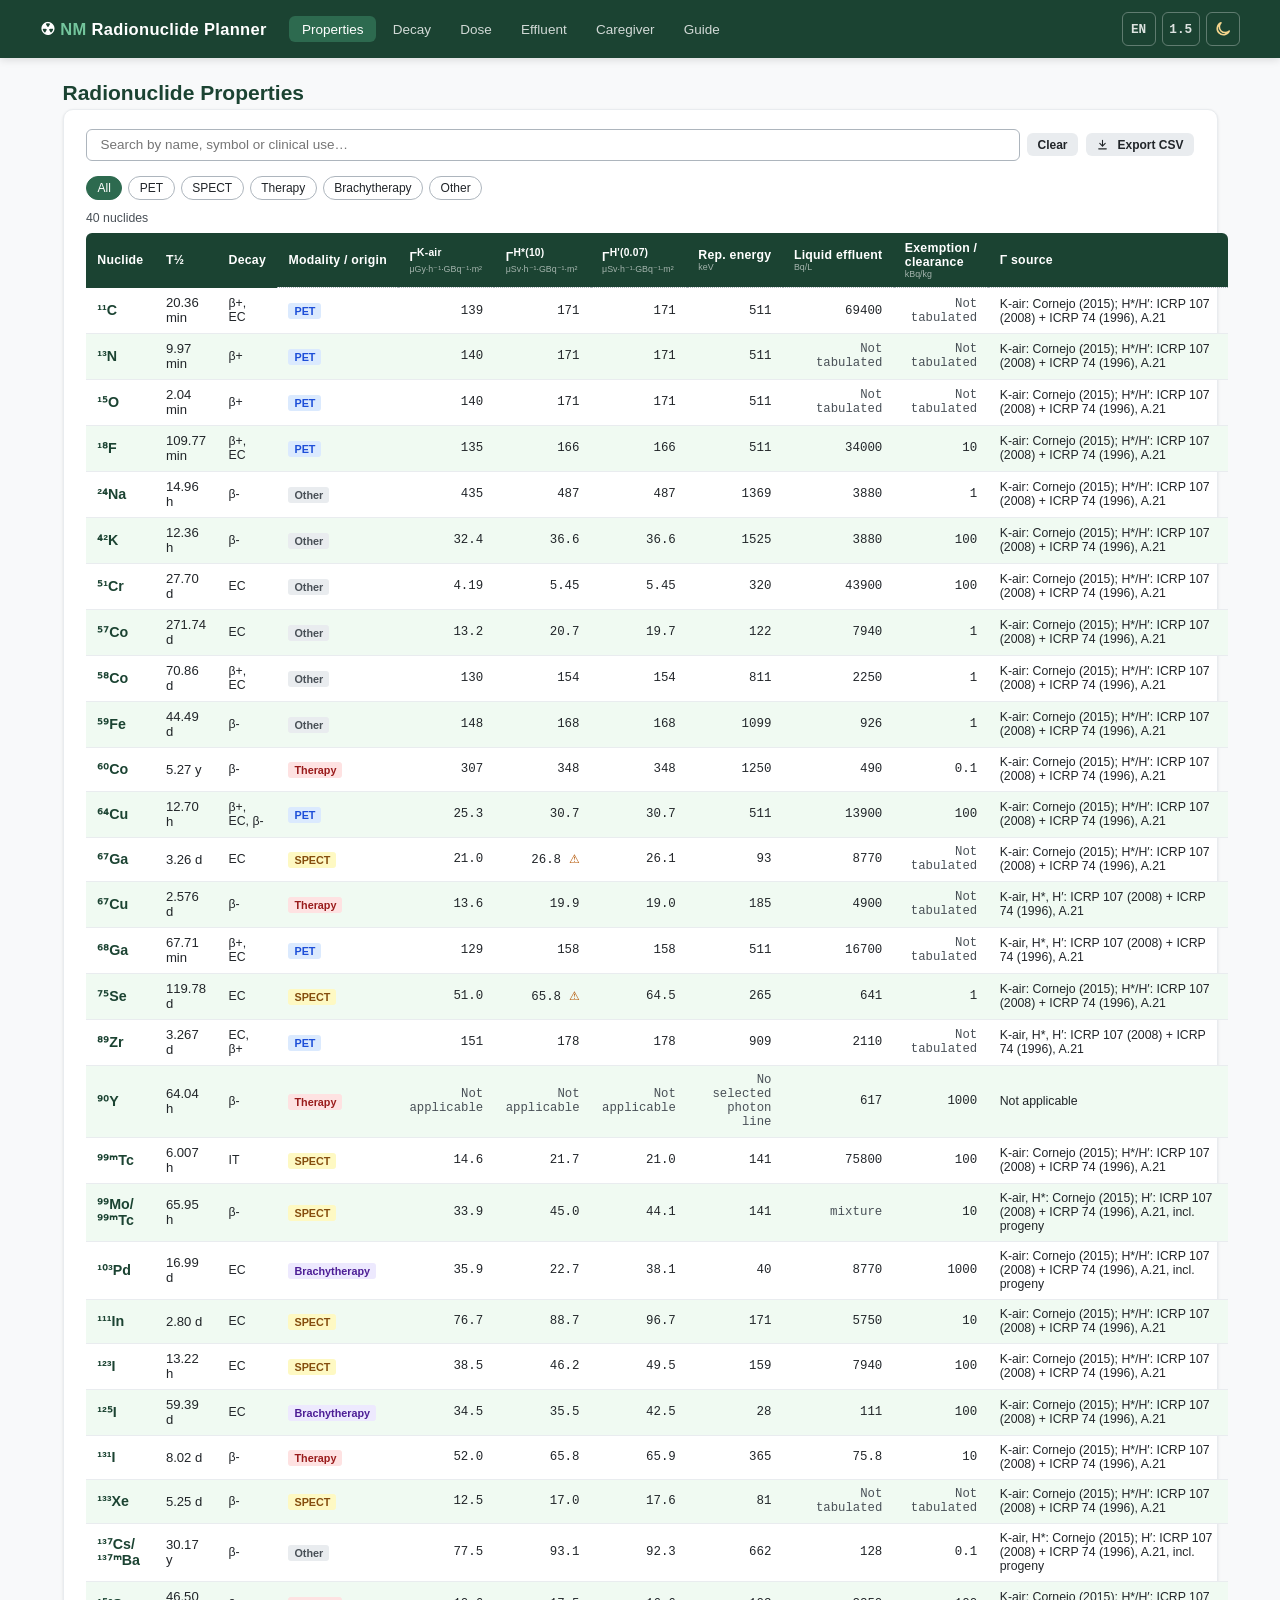
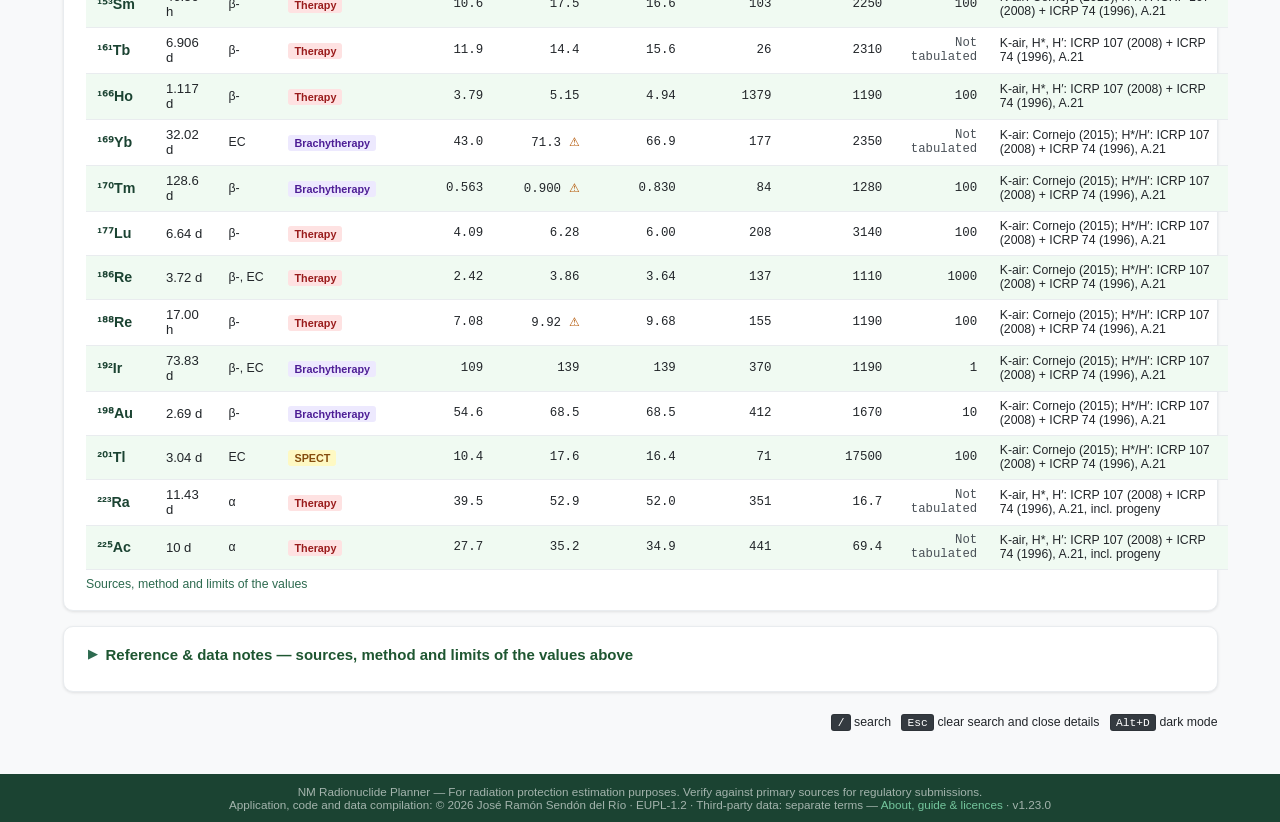
==== commit bed7e2a6: "Review of another AI's text audit: Effluent input ranges, Y-90 hypothetical, tabulated range, exempt" ====
--- a/index.html
+++ b/index.html
@@ -116,7 +116,7 @@
     <summary class="card-title">Reference &amp; data notes — sources, method and limits of the values above</summary>
     <ul class="text-sm ref-list mt-1" id="refList">
       <li><strong>32 nuclides:</strong> Cornejo et al. (2015) provides published comparison values, and its air-kerma constants are the ones shown in the K-air column. H*(10) and H'(0.07) are recalculated using the stated nuclear data (ICRP 107, 2008) and conversion coefficients (ICRP 74, 1996, Table A.21), except the H*(10) of Cs-137 and Mo-99+Tc-99m, which keep the published value; 24 of the 32 H*(10) values lie within ±2 % of the published ones, those two included. Where they differ, the difference has not been reconciled.</li>
-      <li><strong>Ga-68, Zr-89, Cu-67, Tb-161, Ho-166, Ra-223 and Ac-225:</strong> no published comparison; calculated in the same way. For the two alpha-therapy chains (Ra-223, Ac-225) the constants <em>assume all progeny retained in the source and in secular equilibrium</em> — check it for the actual source (preparation time, loss of gaseous progeny).</li>
+      <li><strong>Ga-68, Zr-89, Cu-67, Tb-161, Ho-166, Ra-223 and Ac-225:</strong> no Cornejo et al. (2015) comparison value; calculated in the same way. For the two alpha-therapy chains (Ra-223, Ac-225) the constants <em>assume all progeny retained in the source and in secular equilibrium</em> — check it for the actual source (preparation time, loss of gaseous progeny).</li>
       <li><strong>Y-90:</strong> predominantly a β⁻ emitter with no photon line passing the filter; photon dose-rate constants are not applicable on this page. Dose offers a separate, explicitly experimental bremsstrahlung scenario with hypothetical container values; direct beta dose is not calculated.</li>
       <li><strong>H*(10) and H'(0.07)</strong> are both AREA-monitoring operational quantities and are always shown side by side: H*(10) estimates effective dose, H'(0.07) indicates skin/extremity dose. Neither bounds the other (H*(10) is <em>not</em> always the higher figure — for Pd-103 the stored &#915;<sup>H*(10)</sup> is about 40% below &#915;<sup>H'(0.07)</sup>). Personal dosimetry quantities are Hp(10) / Hp(0.07) / Hp(3); limit comparisons in the dose page are indicative screening only.</li>
       <li><strong>Clearance — Table A1</strong> (RD 1217/2024 Annex IV, 257 entries): activity concentration for any quantity of solid material; the same values give the exemption of unlimited quantities (Annex II A.1.c). This is the value of the «Exemption / clearance» column. Not tabulated: Annex III.1.b refers to the European Commission's "Radiation Protection 122 Part 1".</li>
--- a/css/style.css
+++ b/css/style.css
@@ -103,6 +103,14 @@
 
 /* ---- Reset & Base ---- */
 *, *::before, *::after { box-sizing: border-box; margin: 0; padding: 0; }
+/* Lists in page content: the reset removed their padding and left the bullets
+   hanging outside the text column. Zero specificity, so any list class
+   (.ref-list, .nuclide-dropdown, .history-list, .about-content) still wins. */
+:where(ul, ol) { padding-left: 1.2rem; }
+/* Paragraphs and lists in the collapsibles (Method, sources) ran together for
+   the same reason. Zero specificity: the .mt-* classes still win. */
+:where(details) :where(p, ul, ol) + :where(p, ul, ol),
+:where(details) :where(div) + :where(p) { margin-top: .5rem; }
 
 html { font-size: 15px; scroll-behavior: smooth; }
 
